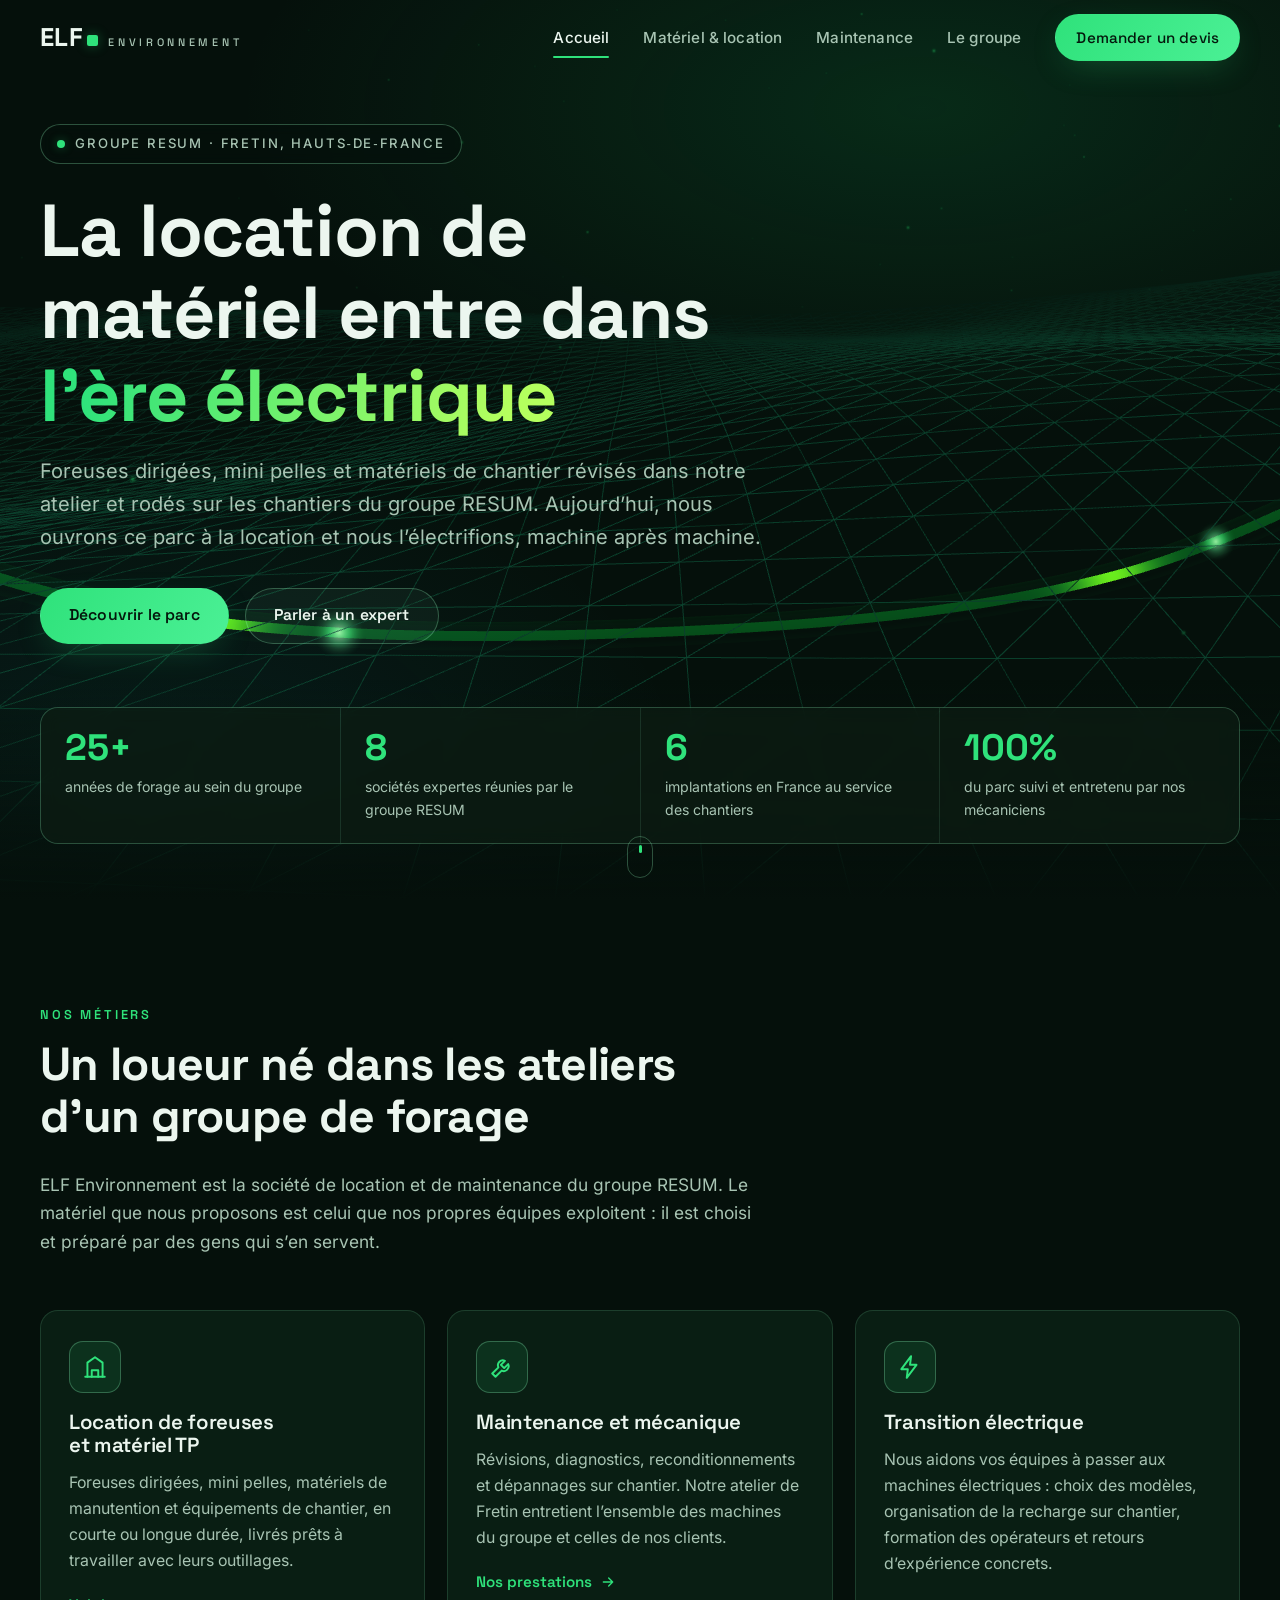
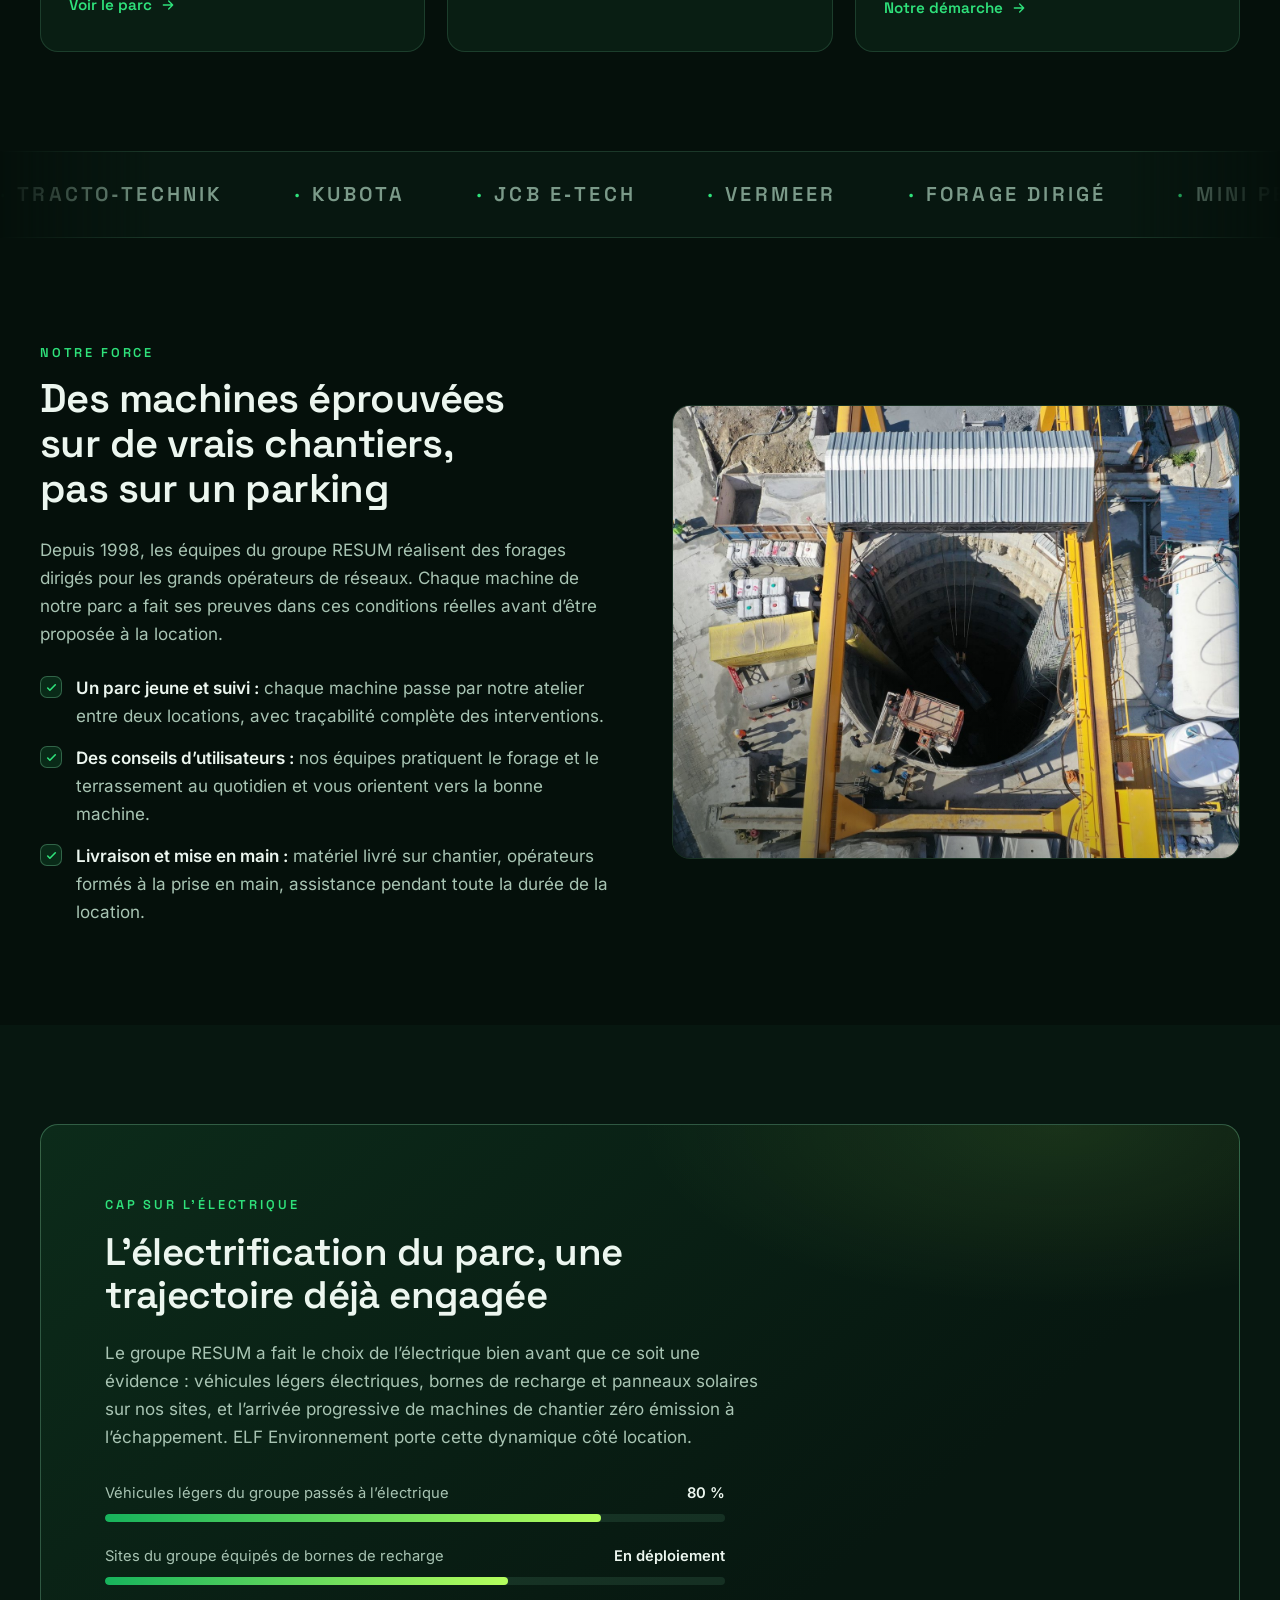
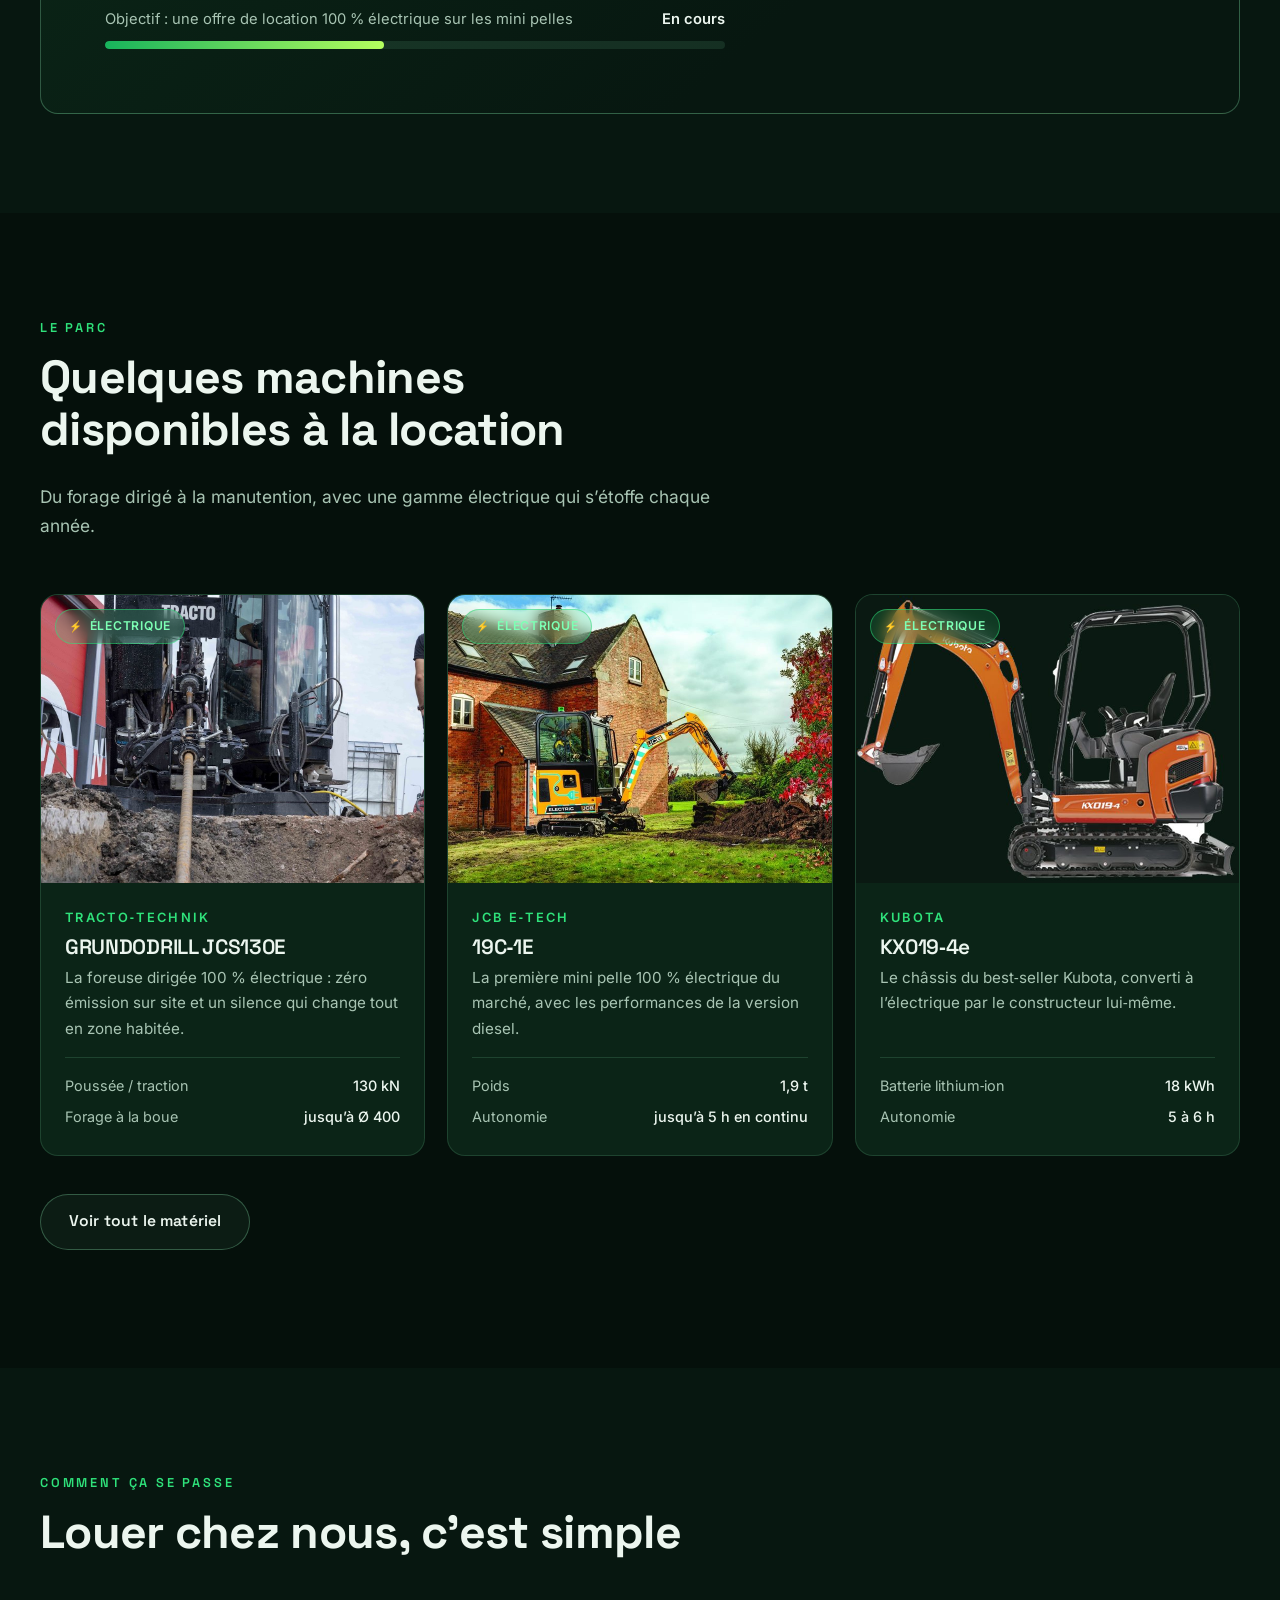
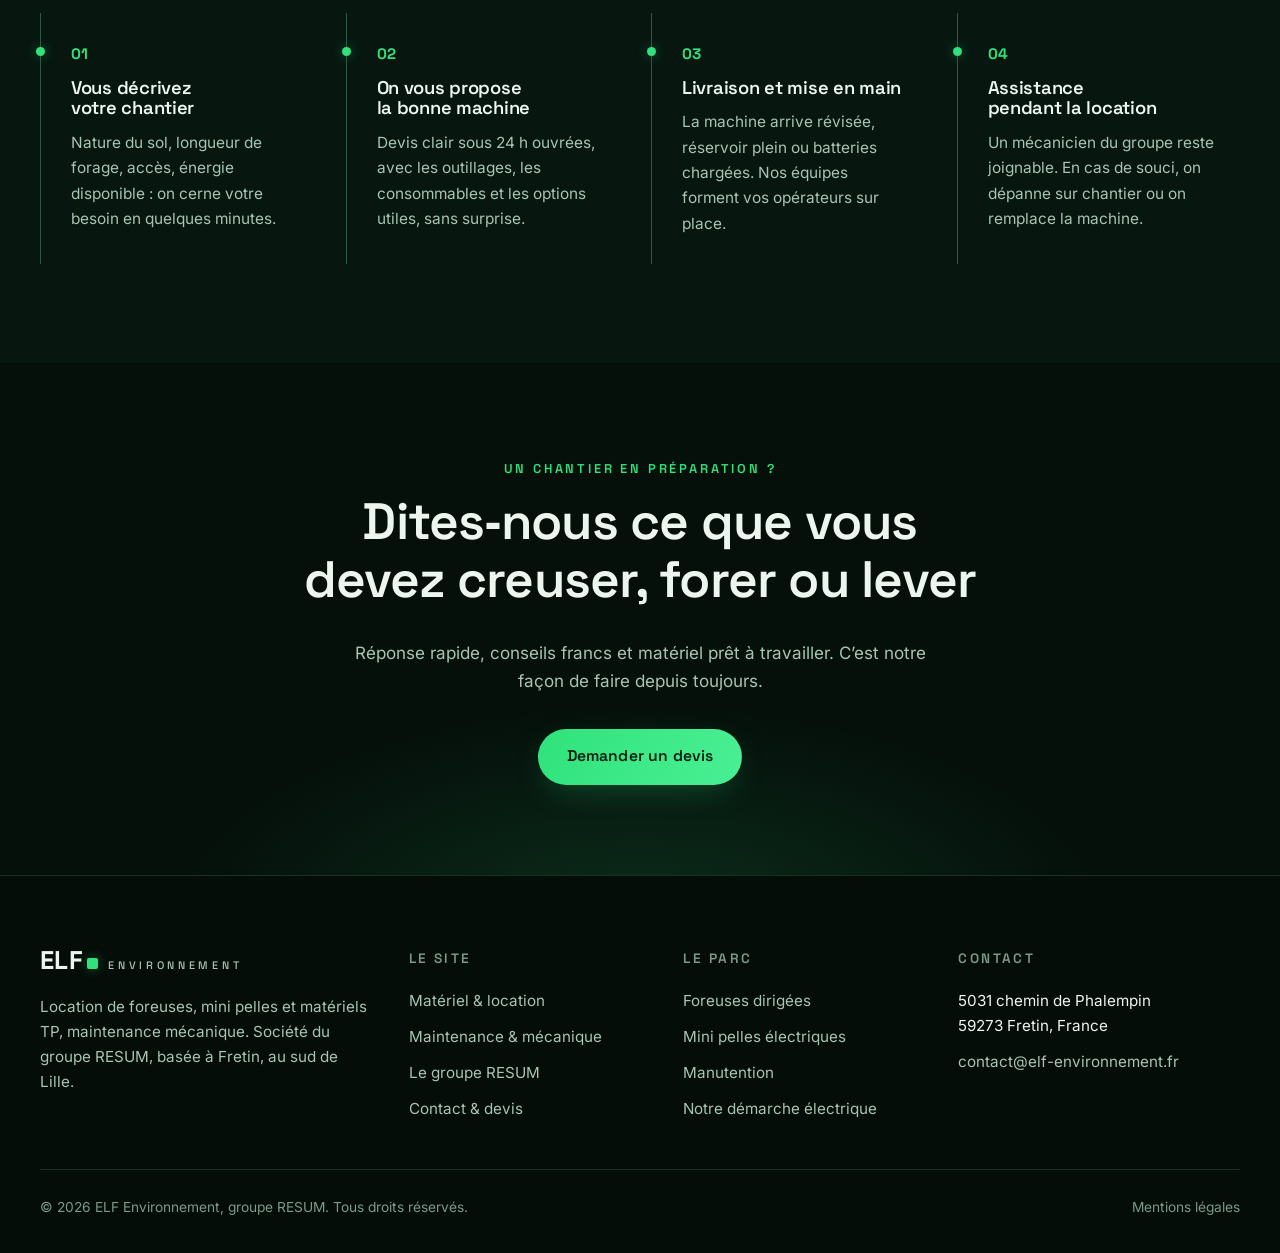
==== index.html @ 47926f54 "Correctifs de revue : français, SEO, accessibilité et images Application des constats de la revue mu" ====
<!DOCTYPE html>
<html lang="fr">
<head>
  <meta charset="utf-8">
  <meta name="viewport" content="width=device-width, initial-scale=1">
  <title>ELF Environnement : location de foreuses et matériel TP</title>
  <meta name="description" content="Location de foreuses dirigées, mini pelles électriques et matériels TP révisés dans notre atelier de Fretin. ELF Environnement, société du groupe RESUM.">
  <link rel="canonical" href="https://www.elf-environnement.fr/">
  <meta name="robots" content="index, follow">

  <meta property="og:type" content="website">
  <meta property="og:site_name" content="ELF Environnement">
  <meta property="og:title" content="ELF Environnement | Location de foreuses et matériel TP électrique">
  <meta property="og:description" content="Foreuses dirigées, mini pelles électriques et matériels TP éprouvés sur les chantiers du groupe RESUM, désormais disponibles à la location.">
  <meta property="og:url" content="https://www.elf-environnement.fr/">
  <meta property="og:image" content="https://www.elf-environnement.fr/assets/img/og-cover.jpg">
  <meta property="og:locale" content="fr_FR">
  <meta name="twitter:card" content="summary_large_image">

  <link rel="icon" type="image/png" sizes="32x32" href="/assets/img/favicon-32.png">
  <link rel="icon" type="image/png" sizes="192x192" href="/assets/img/favicon-192.png">
  <link rel="apple-touch-icon" href="/assets/img/favicon-180.png">

  <link rel="preload" href="/assets/fonts/spacegrotesk-500-600-700.woff2" as="font" type="font/woff2" crossorigin>
  <link rel="preload" href="/assets/fonts/inter-400-500-600.woff2" as="font" type="font/woff2" crossorigin>
  <link rel="stylesheet" href="/assets/css/style.css">

  <script type="application/ld+json">
  {
    "@context": "https://schema.org",
    "@type": "Organization",
    "name": "ELF Environnement",
    "url": "https://www.elf-environnement.fr/",
    "description": "Location de foreuses, mini pelles et matériels de travaux publics, maintenance mécanique. Société du groupe RESUM.",
    "address": {
      "@type": "PostalAddress",
      "streetAddress": "5031 chemin de Phalempin",
      "postalCode": "59273",
      "addressLocality": "Fretin",
      "addressRegion": "Hauts-de-France",
      "addressCountry": "FR"
    },
    "parentOrganization": {
      "@type": "Organization",
      "name": "Groupe RESUM"
    },
    "areaServed": "France",
    "email": "contact@elf-environnement.fr",
    "logo": "https://www.elf-environnement.fr/assets/img/favicon-192.png",
    "knowsAbout": ["Location de foreuses", "Forage dirigé", "Mini pelles électriques", "Maintenance d'engins de travaux publics"]
  }
  </script>
</head>
<body>
  <a class="skip-link" href="#contenu">Aller au contenu</a>

  <header class="site-header">
    <div class="wrap header-inner">
      <a class="brand" href="/" aria-label="ELF Environnement, accueil">
        <span class="brand-main">ELF</span>
        <span class="brand-sub">Environnement</span>
      </a>
      <button class="nav-toggle" aria-label="Menu principal" aria-expanded="false" aria-controls="menu">
        <span></span><span></span><span></span>
      </button>
      <nav class="site-nav" id="menu" aria-label="Navigation principale">
        <a href="/" aria-current="page">Accueil</a>
        <a href="/materiel.html">Matériel &amp; location</a>
        <a href="/services.html">Maintenance</a>
        <a href="/groupe.html">Le groupe</a>
        <a class="btn btn-primary btn-sm" href="/contact.html">Demander un devis</a>
      </nav>
    </div>
  </header>

  <main id="contenu">

    <!-- ================= HERO ================= -->
    <section class="hero">
      <div id="hero-3d" aria-hidden="true"></div>
      <div class="wrap">
        <span class="hero-kicker">Groupe RESUM · Fretin, Hauts&#8209;de&#8209;France</span>
        <h1>La location de matériel entre dans <span class="accent">l&rsquo;ère électrique</span></h1>
        <p class="hero-lede">Foreuses dirigées, mini pelles et matériels de chantier révisés dans notre atelier et rodés sur les chantiers du groupe RESUM. Aujourd&rsquo;hui, nous ouvrons ce parc à la location et nous l&rsquo;électrifions, machine après machine.</p>
        <div class="hero-ctas">
          <a class="btn btn-primary" href="/materiel.html">Découvrir le parc</a>
          <a class="btn btn-ghost" href="/contact.html">Parler à un expert</a>
        </div>
        <div class="hero-stats">
          <div>
            <div class="stat-num"><span data-count="25" data-suffix="+">0</span></div>
            <div class="stat-label">années de forage au sein du groupe</div>
          </div>
          <div>
            <div class="stat-num"><span data-count="8">0</span></div>
            <div class="stat-label">sociétés expertes réunies par le groupe RESUM</div>
          </div>
          <div>
            <div class="stat-num"><span data-count="6">0</span></div>
            <div class="stat-label">implantations en France au service des chantiers</div>
          </div>
          <div>
            <div class="stat-num"><span data-count="100" data-suffix="%">0</span></div>
            <div class="stat-label">du parc suivi et entretenu par nos mécaniciens</div>
          </div>
        </div>
      </div>
      <div class="scroll-cue" aria-hidden="true"></div>
    </section>

    <!-- ================= METIERS ================= -->
    <section class="section" id="metiers">
      <div class="wrap">
        <div class="section-head reveal">
          <span class="kicker">Nos métiers</span>
          <h2>Un loueur né dans les ateliers d&rsquo;un groupe de forage</h2>
          <p class="lede">ELF Environnement est la société de location et de maintenance du groupe RESUM. Le matériel que nous proposons est celui que nos propres équipes exploitent&nbsp;: il est choisi et préparé par des gens qui s&rsquo;en servent.</p>
        </div>
        <div class="grid grid-3">
          <article class="card reveal">
            <span class="card-icon" aria-hidden="true">
              <svg viewBox="0 0 24 24" fill="none" stroke="currentColor" stroke-width="1.8" stroke-linecap="round" stroke-linejoin="round"><path d="M3 21h18"/><path d="M5 21V8l7-5 7 5v13"/><path d="M9 21v-6h6v6"/></svg>
            </span>
            <h3>Location de foreuses et matériel TP</h3>
            <p>Foreuses dirigées, mini pelles, matériels de manutention et équipements de chantier, en courte ou longue durée, livrés prêts à travailler avec leurs outillages.</p>
            <a class="card-link" href="/materiel.html">Voir le parc
              <svg viewBox="0 0 24 24" fill="none" stroke="currentColor" stroke-width="2" stroke-linecap="round" stroke-linejoin="round" aria-hidden="true"><path d="M5 12h14M13 6l6 6-6 6"/></svg>
            </a>
          </article>
          <article class="card reveal" style="--d:.1s">
            <span class="card-icon" aria-hidden="true">
              <svg viewBox="0 0 24 24" fill="none" stroke="currentColor" stroke-width="1.8" stroke-linecap="round" stroke-linejoin="round"><path d="M14.7 6.3a4.5 4.5 0 0 0-6 6L3 18l3 3 5.7-5.7a4.5 4.5 0 0 0 6-6L14 13l-3-3z"/></svg>
            </span>
            <h3>Maintenance et mécanique</h3>
            <p>Révisions, diagnostics, reconditionnements et dépannages sur chantier. Notre atelier de Fretin entretient l&rsquo;ensemble des machines du groupe et celles de nos clients.</p>
            <a class="card-link" href="/services.html">Nos prestations
              <svg viewBox="0 0 24 24" fill="none" stroke="currentColor" stroke-width="2" stroke-linecap="round" stroke-linejoin="round" aria-hidden="true"><path d="M5 12h14M13 6l6 6-6 6"/></svg>
            </a>
          </article>
          <article class="card reveal" style="--d:.2s">
            <span class="card-icon" aria-hidden="true">
              <svg viewBox="0 0 24 24" fill="none" stroke="currentColor" stroke-width="1.8" stroke-linecap="round" stroke-linejoin="round"><path d="M13 2 4 14h6l-1 8 9-12h-6l1-8z"/></svg>
            </span>
            <h3>Transition électrique</h3>
            <p>Nous aidons vos équipes à passer aux machines électriques&nbsp;: choix des modèles, organisation de la recharge sur chantier, formation des opérateurs et retours d&rsquo;expérience concrets.</p>
            <a class="card-link" href="/groupe.html#engagements">Notre démarche
              <svg viewBox="0 0 24 24" fill="none" stroke="currentColor" stroke-width="2" stroke-linecap="round" stroke-linejoin="round" aria-hidden="true"><path d="M5 12h14M13 6l6 6-6 6"/></svg>
            </a>
          </article>
        </div>
      </div>
    </section>

    <!-- ================= MARQUES ================= -->
    <div class="marquee" role="group" aria-label="Marques du parc matériel">
      <div class="marquee-track">
        <span><i>·</i>Tracto&#8209;Technik</span>
        <span><i>·</i>Kubota</span>
        <span><i>·</i>JCB E&#8209;Tech</span>
        <span><i>·</i>Vermeer</span>
        <span><i>·</i>Forage dirigé</span>
        <span><i>·</i>Mini pelles électriques</span>
        <span aria-hidden="true"><i>·</i>Tracto&#8209;Technik</span>
        <span aria-hidden="true"><i>·</i>Kubota</span>
        <span aria-hidden="true"><i>·</i>JCB E&#8209;Tech</span>
        <span aria-hidden="true"><i>·</i>Vermeer</span>
        <span aria-hidden="true"><i>·</i>Forage dirigé</span>
        <span aria-hidden="true"><i>·</i>Mini pelles électriques</span>
      </div>
    </div>

    <!-- ================= HISTOIRE / PREUVE ================= -->
    <section class="section" id="histoire">
      <div class="wrap split">
        <div class="reveal">
          <span class="kicker">Notre force</span>
          <h2>Des machines éprouvées sur de vrais chantiers, pas sur un parking</h2>
          <p class="lede">Depuis 1998, les équipes du groupe RESUM réalisent des forages dirigés pour les grands opérateurs de réseaux. Chaque machine de notre parc a fait ses preuves dans ces conditions réelles avant d&rsquo;être proposée à la location.</p>
          <ul class="checklist">
            <li><span><strong>Un parc jeune et suivi&nbsp;:</strong> chaque machine passe par notre atelier entre deux locations, avec traçabilité complète des interventions.</span></li>
            <li><span><strong>Des conseils d&rsquo;utilisateurs&nbsp;:</strong> nos équipes pratiquent le forage et le terrassement au quotidien et vous orientent vers la bonne machine.</span></li>
            <li><span><strong>Livraison et mise en main&nbsp;:</strong> matériel livré sur chantier, opérateurs formés à la prise en main, assistance pendant toute la durée de la location.</span></li>
          </ul>
        </div>
        <div class="split-visual reveal" style="--d:.15s">
          <img src="/assets/img/chantier-forage.jpg" alt="Fouille de départ d'un chantier de pose de réseaux sans tranchée, vue de dessus" width="1200" height="960" loading="lazy">
        </div>
      </div>
    </section>

    <!-- ================= ELECTRIFICATION ================= -->
    <section class="section section-alt" id="electrique">
      <div class="wrap">
        <div class="energy-band reveal">
          <span class="kicker">Cap sur l&rsquo;électrique</span>
          <h2>L&rsquo;électrification du parc, une trajectoire déjà engagée</h2>
          <p class="lede">Le groupe RESUM a fait le choix de l&rsquo;électrique bien avant que ce soit une évidence&nbsp;: véhicules légers électriques, bornes de recharge et panneaux solaires sur nos sites, et l&rsquo;arrivée progressive de machines de chantier zéro émission à l&rsquo;échappement. ELF Environnement porte cette dynamique côté location.</p>
          <div class="progress-row">
            <div class="progress-item">
              <div class="progress-top"><span>Véhicules légers du groupe passés à l&rsquo;électrique</span><strong>80&nbsp;%</strong></div>
              <div class="progress-bar"><i style="--w:80%"></i></div>
            </div>
            <div class="progress-item">
              <div class="progress-top"><span>Sites du groupe équipés de bornes de recharge</span><strong>En déploiement</strong></div>
              <div class="progress-bar"><i style="--w:65%"></i></div>
            </div>
            <div class="progress-item">
              <div class="progress-top"><span>Objectif&nbsp;: une offre de location 100&nbsp;% électrique sur les mini pelles</span><strong>En cours</strong></div>
              <div class="progress-bar"><i style="--w:45%"></i></div>
            </div>
          </div>
        </div>
      </div>
    </section>

    <!-- ================= MACHINES PHARES ================= -->
    <section class="section" id="machines">
      <div class="wrap">
        <div class="section-head reveal">
          <span class="kicker">Le parc</span>
          <h2>Quelques machines disponibles à la location</h2>
          <p class="lede">Du forage dirigé à la manutention, avec une gamme électrique qui s&rsquo;étoffe chaque année.</p>
        </div>
        <div class="grid grid-3">
          <article class="machine-card reveal">
            <div class="machine-visual">
              <span class="badge badge-elec">Électrique</span>
              <img src="/assets/img/machines/tracto-jcs130e.jpg" alt="Foreuse de forage dirigé électrique Tracto GRUNDODRILL JCS130E" loading="lazy" width="800" height="600">
            </div>
            <div class="machine-body">
              <span class="machine-marque">Tracto&#8209;Technik</span>
              <h3>GRUNDODRILL JCS130E</h3>
              <p class="machine-desc">La foreuse dirigée 100&nbsp;% électrique&nbsp;: zéro émission sur site et un silence qui change tout en zone habitée.</p>
              <ul class="specs">
                <li>Poussée / traction <strong>130&nbsp;kN</strong></li>
                <li>Forage à la boue <strong>jusqu&rsquo;à Ø&nbsp;400</strong></li>
              </ul>
            </div>
          </article>
          <article class="machine-card reveal" style="--d:.1s">
            <div class="machine-visual">
              <span class="badge badge-elec">Électrique</span>
              <img src="/assets/img/machines/jcb-19c1e.jpg" alt="Mini pelle électrique JCB 19C-1E" loading="lazy" width="800" height="600">
            </div>
            <div class="machine-body">
              <span class="machine-marque">JCB E&#8209;Tech</span>
              <h3>19C&#8209;1E</h3>
              <p class="machine-desc">La première mini pelle 100&nbsp;% électrique du marché, avec les performances de la version diesel.</p>
              <ul class="specs">
                <li>Poids <strong>1,9&nbsp;t</strong></li>
                <li>Autonomie <strong>jusqu&rsquo;à 5&nbsp;h en continu</strong></li>
              </ul>
            </div>
          </article>
          <article class="machine-card reveal" style="--d:.2s">
            <div class="machine-visual">
              <span class="badge badge-elec">Électrique</span>
              <img src="/assets/img/machines/kubota-kx019-4e.jpg" alt="Mini pelle électrique Kubota KX019-4e" loading="lazy" width="800" height="600">
            </div>
            <div class="machine-body">
              <span class="machine-marque">Kubota</span>
              <h3>KX019&#8209;4e</h3>
              <p class="machine-desc">Le châssis du best&#8209;seller Kubota, converti à l&rsquo;électrique par le constructeur lui&#8209;même.</p>
              <ul class="specs">
                <li>Batterie lithium&#8209;ion <strong>18&nbsp;kWh</strong></li>
                <li>Autonomie <strong>5 à 6&nbsp;h</strong></li>
              </ul>
            </div>
          </article>
        </div>
        <p class="reveal" style="margin-top:38px">
          <a class="btn btn-ghost" href="/materiel.html">Voir tout le matériel</a>
        </p>
      </div>
    </section>

    <!-- ================= PROCESS ================= -->
    <section class="section section-alt" id="process">
      <div class="wrap">
        <div class="section-head reveal">
          <span class="kicker">Comment ça se passe</span>
          <h2>Louer chez nous, c&rsquo;est simple</h2>
        </div>
        <div class="grid grid-4 steps">
          <div class="step reveal">
            <h3>Vous décrivez votre chantier</h3>
            <p>Nature du sol, longueur de forage, accès, énergie disponible&nbsp;: on cerne votre besoin en quelques minutes.</p>
          </div>
          <div class="step reveal" style="--d:.08s">
            <h3>On vous propose la bonne machine</h3>
            <p>Devis clair sous 24&nbsp;h ouvrées, avec les outillages, les consommables et les options utiles, sans surprise.</p>
          </div>
          <div class="step reveal" style="--d:.16s">
            <h3>Livraison et mise en main</h3>
            <p>La machine arrive révisée, réservoir plein ou batteries chargées. Nos équipes forment vos opérateurs sur place.</p>
          </div>
          <div class="step reveal" style="--d:.24s">
            <h3>Assistance pendant la location</h3>
            <p>Un mécanicien du groupe reste joignable. En cas de souci, on dépanne sur chantier ou on remplace la machine.</p>
          </div>
        </div>
      </div>
    </section>

    <!-- ================= CTA ================= -->
    <section class="cta-band">
      <div class="wrap reveal">
        <span class="kicker">Un chantier en préparation&nbsp;?</span>
        <h2>Dites&#8209;nous ce que vous devez creuser, forer ou lever</h2>
        <p class="lede">Réponse rapide, conseils francs et matériel prêt à travailler. C&rsquo;est notre façon de faire depuis toujours.</p>
        <a class="btn btn-primary" href="/contact.html">Demander un devis</a>
      </div>
    </section>
  </main>

  <!-- ================= FOOTER ================= -->
  <footer class="site-footer">
    <div class="wrap">
      <div class="footer-grid">
        <div class="footer-about">
          <a class="brand" href="/" aria-label="ELF Environnement, accueil">
            <span class="brand-main">ELF</span>
            <span class="brand-sub">Environnement</span>
          </a>
          <p style="margin-top:18px">Location de foreuses, mini pelles et matériels TP, maintenance mécanique. Société du groupe RESUM, basée à Fretin, au sud de Lille.</p>
        </div>
        <div>
          <p class="footer-h">Le site</p>
          <ul>
            <li><a href="/materiel.html">Matériel &amp; location</a></li>
            <li><a href="/services.html">Maintenance &amp; mécanique</a></li>
            <li><a href="/groupe.html">Le groupe RESUM</a></li>
            <li><a href="/contact.html">Contact &amp; devis</a></li>
          </ul>
        </div>
        <div>
          <p class="footer-h">Le parc</p>
          <ul>
            <li><a href="/materiel.html#foreuses">Foreuses dirigées</a></li>
            <li><a href="/materiel.html#minipelles">Mini pelles électriques</a></li>
            <li><a href="/materiel.html#manutention">Manutention</a></li>
            <li><a href="/groupe.html#engagements">Notre démarche électrique</a></li>
          </ul>
        </div>
        <div>
          <p class="footer-h">Contact</p>
          <ul>
            <li>5031 chemin de Phalempin<br>59273 Fretin, France</li>
            <li><a href="mailto:contact@elf-environnement.fr">contact@elf-environnement.fr</a></li>
          </ul>
        </div>
      </div>
      <div class="footer-bottom">
        <span>© <span data-year>2026</span> ELF Environnement, groupe RESUM. Tous droits réservés.</span>
        <span><a href="/mentions-legales.html">Mentions légales</a></span>
      </div>
    </div>
  </footer>

  <script src="/assets/js/main.js" defer></script>
  <script src="/assets/js/hero3d.min.js" defer></script>
</body>
</html>
---- assets/css/style.css ----
/* =====================================================
   ELF Environnement : design system
   Location et maintenance de materiel de forage et TP
   ===================================================== */

/* ---------- polices auto hebergees ---------- */
@font-face {
  font-family: 'Space Grotesk';
  font-style: normal;
  font-weight: 500 700;
  font-display: swap;
  src: url('../fonts/spacegrotesk-500-600-700.woff2') format('woff2');
}
@font-face {
  font-family: 'Inter';
  font-style: normal;
  font-weight: 400 600;
  font-display: swap;
  src: url('../fonts/inter-400-500-600.woff2') format('woff2');
}

/* ---------- variables ---------- */
:root {
  --bg: #05100b;
  --bg-2: #071710;
  --bg-3: #0a2015;
  --panel: rgba(13, 42, 28, 0.55);
  --panel-solid: #0b2417;
  --ink: #ecf6ef;
  --ink-2: #a8c4b3;
  --ink-3: #7b9a89;
  --brand: #2fe27b;
  --brand-deep: #17b35c;
  --volt: #b4ff5e;
  --line: rgba(151, 255, 193, 0.14);
  --line-strong: rgba(151, 255, 193, 0.28);
  --glow: rgba(47, 226, 123, 0.35);
  --radius: 18px;
  --radius-sm: 12px;
  --font-display: 'Space Grotesk', 'Segoe UI', sans-serif;
  --font-body: 'Inter', 'Segoe UI', sans-serif;
  --wrap: 1200px;
  --header-h: 76px;
  --ease-out: cubic-bezier(0.16, 1, 0.3, 1);
}

/* ---------- base ---------- */
*, *::before, *::after { box-sizing: border-box; }

html {
  scroll-behavior: smooth;
  -webkit-text-size-adjust: 100%;
}
@media (prefers-reduced-motion: reduce) {
  html { scroll-behavior: auto; }
}

body {
  margin: 0;
  background: var(--bg);
  color: var(--ink);
  font-family: var(--font-body);
  font-size: 1.0625rem;
  line-height: 1.65;
  -webkit-font-smoothing: antialiased;
  overflow-x: hidden;
}

img { max-width: 100%; height: auto; display: block; }

a { color: var(--brand); text-decoration: none; }
a:hover { color: var(--volt); }

h1, h2, h3, h4 {
  font-family: var(--font-display);
  font-weight: 600;
  line-height: 1.12;
  margin: 0 0 0.6em;
  letter-spacing: -0.015em;
  text-wrap: balance;
}

p { margin: 0 0 1.1em; }

::selection { background: var(--brand); color: #04170c; }

:focus-visible {
  outline: 2px solid var(--volt);
  outline-offset: 3px;
  border-radius: 4px;
}

.skip-link {
  position: absolute;
  left: -999px;
  top: 8px;
  z-index: 200;
  background: var(--brand);
  color: #04170c;
  padding: 10px 18px;
  border-radius: 8px;
  font-weight: 600;
}
.skip-link:focus { left: 8px; }

.wrap {
  width: min(var(--wrap), calc(100% - 48px));
  margin-inline: auto;
}

/* ---------- header ---------- */
.site-header {
  position: fixed;
  inset: 0 0 auto;
  z-index: 100;
  height: var(--header-h);
  display: flex;
  align-items: center;
  transition: transform 0.4s var(--ease-out), background 0.3s, border-color 0.3s;
  border-bottom: 1px solid transparent;
}
.site-header.is-scrolled {
  background: rgba(5, 16, 11, 0.82);
  backdrop-filter: blur(14px);
  -webkit-backdrop-filter: blur(14px);
  border-bottom-color: var(--line);
}
.site-header.is-hidden { transform: translateY(-100%); }
.site-header.is-hidden:focus-within { transform: none; }

.header-inner {
  display: flex;
  align-items: center;
  justify-content: space-between;
  gap: 24px;
}

/* marque typographique */
.brand {
  display: inline-flex;
  align-items: baseline;
  gap: 10px;
  color: var(--ink);
  font-family: var(--font-display);
  line-height: 1;
}
.brand:hover { color: var(--ink); }
.brand .brand-main {
  font-size: 1.6rem;
  font-weight: 700;
  letter-spacing: 0.01em;
}
.brand .brand-main::after {
  content: '';
  display: inline-block;
  width: 0.42em;
  height: 0.42em;
  margin-left: 0.18em;
  border-radius: 2px;
  background: var(--brand);
  box-shadow: 0 0 12px var(--glow);
}
.brand .brand-sub {
  font-size: 0.68rem;
  font-weight: 500;
  letter-spacing: 0.34em;
  text-transform: uppercase;
  color: var(--ink-2);
}

.site-nav { display: flex; align-items: center; gap: 34px; }
.site-nav a {
  color: var(--ink-2);
  font-size: 0.95rem;
  font-weight: 500;
  letter-spacing: 0.01em;
  transition: color 0.2s;
}
.site-nav a:hover, .site-nav a[aria-current='page'] { color: var(--ink); }
.site-nav a.btn-primary, .site-nav a.btn-primary:hover { color: #04170c; }
.site-nav a.btn::after { display: none; }
.site-nav a[aria-current='page'] { position: relative; }
.site-nav a[aria-current='page']::after {
  content: '';
  position: absolute;
  left: 0; right: 0; bottom: -8px;
  height: 2px;
  border-radius: 2px;
  background: var(--brand);
}

.nav-toggle {
  display: none;
  background: none;
  border: 0;
  padding: 10px;
  cursor: pointer;
}
.nav-toggle span {
  display: block;
  width: 24px;
  height: 2px;
  background: var(--ink);
  margin: 5px 0;
  border-radius: 2px;
  transition: transform 0.3s var(--ease-out), opacity 0.2s;
}

/* ---------- boutons ---------- */
.btn {
  display: inline-flex;
  align-items: center;
  justify-content: center;
  gap: 10px;
  padding: 14px 28px;
  border-radius: 999px;
  font-family: var(--font-display);
  font-size: 0.98rem;
  font-weight: 600;
  letter-spacing: 0.01em;
  border: 1px solid transparent;
  cursor: pointer;
  transition: transform 0.25s var(--ease-out), box-shadow 0.25s, background 0.25s, color 0.25s, border-color 0.25s;
  white-space: nowrap;
}
.btn-primary {
  background: linear-gradient(120deg, var(--brand) 0%, #4bf095 100%);
  color: #04170c;
  box-shadow: 0 10px 34px -12px var(--glow);
}
.btn-primary:hover {
  color: #04170c;
  transform: translateY(-2px);
  box-shadow: 0 16px 44px -12px var(--glow);
}
.btn-ghost {
  background: rgba(151, 255, 193, 0.05);
  border-color: var(--line-strong);
  color: var(--ink);
}
.btn-ghost:hover {
  color: var(--ink);
  border-color: var(--brand);
  background: rgba(47, 226, 123, 0.1);
  transform: translateY(-2px);
}
.btn-sm { padding: 10px 20px; font-size: 0.9rem; }

/* ---------- hero accueil ---------- */
.hero {
  position: relative;
  min-height: 100svh;
  display: flex;
  flex-direction: column;
  justify-content: center;
  padding: calc(var(--header-h) + 48px) 0 56px;
  overflow: hidden;
  isolation: isolate;
}
#hero-3d {
  position: absolute;
  inset: 0;
  z-index: -2;
}
#hero-3d canvas {
  width: 100% !important;
  height: 100% !important;
  display: block;
}
.hero::before {
  content: '';
  position: absolute;
  inset: 0;
  z-index: -3;
  background:
    radial-gradient(1100px 520px at 72% 12%, rgba(23, 179, 92, 0.16), transparent 62%),
    radial-gradient(900px 600px at 12% 88%, rgba(34, 211, 238, 0.07), transparent 60%),
    var(--bg);
}
.hero::after {
  content: '';
  position: absolute;
  inset: auto 0 0;
  height: 220px;
  z-index: -1;
  background: linear-gradient(180deg, transparent, var(--bg));
  pointer-events: none;
}

.hero-kicker {
  display: inline-flex;
  align-items: center;
  gap: 10px;
  padding: 8px 16px;
  border: 1px solid var(--line-strong);
  border-radius: 999px;
  background: rgba(5, 16, 11, 0.55);
  backdrop-filter: blur(6px);
  color: var(--ink-2);
  font-size: 0.82rem;
  font-weight: 500;
  letter-spacing: 0.14em;
  text-transform: uppercase;
}
.hero-kicker::before {
  content: '';
  width: 8px; height: 8px;
  border-radius: 50%;
  background: var(--brand);
  box-shadow: 0 0 10px var(--glow);
  animation: blink 2.6s ease-in-out infinite;
}
@keyframes blink { 50% { opacity: 0.35; } }

.hero h1 {
  margin: 26px 0 18px;
  font-size: clamp(2.5rem, 6.2vw, 4.6rem);
  font-weight: 700;
  max-width: 15ch;
}
.hero h1 .accent {
  color: transparent;
  background: linear-gradient(100deg, var(--brand) 10%, var(--volt) 90%);
  -webkit-background-clip: text;
  background-clip: text;
}
.hero-lede {
  max-width: 56ch;
  font-size: clamp(1.05rem, 1.6vw, 1.25rem);
  color: var(--ink-2);
}
.hero-ctas {
  display: flex;
  flex-wrap: wrap;
  gap: 16px;
  margin-top: 34px;
}

.hero-stats {
  display: grid;
  grid-template-columns: repeat(auto-fit, minmax(160px, 1fr));
  gap: 1px;
  background: var(--line);
  border: 1px solid var(--line);
  border-radius: var(--radius);
  overflow: hidden;
  margin-top: clamp(40px, 7vh, 80px);
  backdrop-filter: blur(8px);
  -webkit-backdrop-filter: blur(8px);
}
.hero-stats > div {
  background: rgba(5, 16, 11, 0.72);
  padding: 22px 24px;
}
.stat-num {
  font-family: var(--font-display);
  font-size: clamp(1.7rem, 3vw, 2.3rem);
  font-weight: 700;
  color: var(--brand);
  line-height: 1;
}
.stat-label {
  margin-top: 8px;
  font-size: 0.88rem;
  color: var(--ink-2);
}

.scroll-cue {
  position: absolute;
  left: 50%;
  bottom: 22px;
  transform: translateX(-50%);
  width: 26px; height: 42px;
  border: 1.5px solid var(--line-strong);
  border-radius: 14px;
}
.scroll-cue::before {
  content: '';
  position: absolute;
  left: 50%; top: 8px;
  width: 3px; height: 8px;
  margin-left: -1.5px;
  border-radius: 3px;
  background: var(--brand);
  animation: cue 2s var(--ease-out) infinite;
}
@keyframes cue {
  0% { transform: translateY(0); opacity: 1; }
  70% { transform: translateY(14px); opacity: 0; }
  100% { transform: translateY(0); opacity: 0; }
}

/* ---------- sections ---------- */
.section { padding: clamp(72px, 11vh, 130px) 0; position: relative; }
.section-alt { background: var(--bg-2); }
.section-head { max-width: 720px; margin-bottom: clamp(36px, 6vh, 64px); }
.section-head.center { margin-inline: auto; text-align: center; }

.kicker {
  display: inline-block;
  font-family: var(--font-display);
  font-size: 0.8rem;
  font-weight: 600;
  letter-spacing: 0.22em;
  text-transform: uppercase;
  color: var(--brand);
  margin-bottom: 14px;
}
.section-head h2 {
  font-size: clamp(1.9rem, 3.8vw, 2.9rem);
  font-weight: 700;
}
.section-head .lede {
  color: var(--ink-2);
  font-size: 1.08rem;
  margin: 0;
}

/* ---------- cartes ---------- */
.grid { display: grid; gap: 22px; }
.grid-2 { grid-template-columns: repeat(auto-fit, minmax(min(340px, 100%), 1fr)); }
.grid-3 { grid-template-columns: repeat(auto-fit, minmax(min(300px, 100%), 1fr)); }
.grid-4 { grid-template-columns: repeat(auto-fit, minmax(min(240px, 100%), 1fr)); }

.card {
  position: relative;
  background: var(--panel);
  border: 1px solid var(--line);
  border-radius: var(--radius);
  padding: 30px 28px;
  overflow: hidden;
  transition: transform 0.35s var(--ease-out), border-color 0.3s, box-shadow 0.35s;
}
.card::before {
  content: '';
  position: absolute;
  inset: 0;
  opacity: 0;
  transition: opacity 0.35s;
  background: radial-gradient(420px circle at var(--mx, 50%) var(--my, 50%), rgba(47, 226, 123, 0.1), transparent 65%);
  pointer-events: none;
}
.card:hover {
  transform: translateY(-5px);
  border-color: var(--line-strong);
  box-shadow: 0 24px 50px -28px rgba(0, 0, 0, 0.85);
}
.card:hover::before { opacity: 1; }

.card h3 { font-size: 1.28rem; margin-top: 18px; }
.card p { color: var(--ink-2); font-size: 0.99rem; margin-bottom: 0; }

.card-icon {
  display: inline-flex;
  align-items: center;
  justify-content: center;
  width: 52px; height: 52px;
  border-radius: 14px;
  background: rgba(47, 226, 123, 0.1);
  border: 1px solid var(--line-strong);
  color: var(--brand);
}
.card-icon svg { width: 26px; height: 26px; }

.card-link {
  display: inline-flex;
  align-items: center;
  gap: 8px;
  margin-top: 18px;
  font-family: var(--font-display);
  font-weight: 600;
  font-size: 0.95rem;
}
.card-link svg { width: 16px; height: 16px; transition: transform 0.25s var(--ease-out); }
.card-link:hover svg { transform: translateX(4px); }

/* ---------- fiches machines ---------- */
.filters {
  display: flex;
  flex-wrap: wrap;
  gap: 10px;
  margin-bottom: 38px;
}
.filter-btn {
  padding: 10px 20px;
  border-radius: 999px;
  border: 1px solid var(--line-strong);
  background: transparent;
  color: var(--ink-2);
  font-family: var(--font-display);
  font-size: 0.92rem;
  font-weight: 500;
  cursor: pointer;
  transition: all 0.25s;
}
.filter-btn:hover { color: var(--ink); border-color: var(--brand); }
.filter-btn.is-active {
  background: var(--brand);
  border-color: var(--brand);
  color: #04170c;
  font-weight: 600;
}

.machine-card {
  position: relative;
  display: flex;
  flex-direction: column;
  background: var(--panel-solid);
  border: 1px solid var(--line);
  border-radius: var(--radius);
  overflow: hidden;
  transition: transform 0.35s var(--ease-out), border-color 0.3s, box-shadow 0.35s, opacity 0.3s;
}
.machine-card:hover {
  transform: translateY(-6px);
  border-color: var(--line-strong);
  box-shadow: 0 30px 60px -30px rgba(0, 0, 0, 0.9);
}
.machine-card.is-filtered-out { display: none; }

.machine-visual {
  position: relative;
  aspect-ratio: 4 / 3;
  background: linear-gradient(160deg, #10291c, #071710);
  overflow: hidden;
}
.machine-visual img {
  width: 100%;
  height: 100%;
  object-fit: cover;
  transition: transform 0.6s var(--ease-out);
}
.machine-card:hover .machine-visual img { transform: scale(1.045); }

.badge {
  position: absolute;
  top: 14px;
  left: 14px;
  z-index: 2;
  display: inline-flex;
  align-items: center;
  gap: 7px;
  padding: 6px 13px;
  border-radius: 999px;
  font-size: 0.76rem;
  font-weight: 600;
  letter-spacing: 0.06em;
  text-transform: uppercase;
  backdrop-filter: blur(8px);
  -webkit-backdrop-filter: blur(8px);
}
.badge-elec {
  background: rgba(47, 226, 123, 0.16);
  border: 1px solid rgba(47, 226, 123, 0.5);
  color: #7dffb4;
}
.badge-elec::before { content: '⚡' / ''; font-size: 0.85em; }
.badge-thermique {
  background: rgba(255, 255, 255, 0.08);
  border: 1px solid rgba(255, 255, 255, 0.22);
  color: #d9e6dd;
}

.machine-body { padding: 24px 24px 26px; display: flex; flex-direction: column; flex: 1; }
.machine-marque {
  font-size: 0.8rem;
  font-weight: 600;
  letter-spacing: 0.18em;
  text-transform: uppercase;
  color: var(--brand);
}
.machine-body h3 { font-size: 1.3rem; margin: 8px 0 6px; }
.machine-body .machine-desc { color: var(--ink-2); font-size: 0.95rem; margin-bottom: 16px; }

.specs {
  list-style: none;
  margin: auto 0 0;
  padding: 16px 0 0;
  border-top: 1px solid var(--line);
  display: grid;
  gap: 8px;
  font-size: 0.9rem;
}
.specs li {
  display: flex;
  justify-content: space-between;
  gap: 14px;
  color: var(--ink-2);
}
.specs li strong { color: var(--ink); font-weight: 500; text-align: right; }

/* ---------- bandeau defilant partenaires ---------- */
.marquee {
  overflow: hidden;
  border-block: 1px solid var(--line);
  padding: 26px 0;
  background: var(--bg-2);
  -webkit-mask-image: linear-gradient(90deg, transparent, #000 12%, #000 88%, transparent);
  mask-image: linear-gradient(90deg, transparent, #000 12%, #000 88%, transparent);
}
.marquee-track {
  display: flex;
  gap: 72px;
  width: max-content;
  animation: marquee 34s linear infinite;
}
@keyframes marquee { to { transform: translateX(-50%); } }
.marquee:hover .marquee-track,
.marquee:focus-within .marquee-track { animation-play-state: paused; }
.marquee span {
  font-family: var(--font-display);
  font-size: 1.25rem;
  font-weight: 600;
  letter-spacing: 0.16em;
  text-transform: uppercase;
  color: var(--ink-3);
  white-space: nowrap;
}
.marquee span i {
  font-style: normal;
  color: var(--brand);
  margin-right: 10px;
}
@media (prefers-reduced-motion: reduce) {
  .marquee-track { animation: none; }
}

/* ---------- bloc double (texte + visuel) ---------- */
.split {
  display: grid;
  grid-template-columns: 1fr 1fr;
  gap: clamp(32px, 5vw, 72px);
  align-items: center;
}
.split-visual {
  position: relative;
  border-radius: var(--radius);
  overflow: hidden;
  border: 1px solid var(--line);
  aspect-ratio: 5 / 4;
}
.split-visual img { width: 100%; height: 100%; object-fit: cover; }
.split-visual::after {
  content: '';
  position: absolute;
  inset: 0;
  background: linear-gradient(200deg, transparent 55%, rgba(5, 16, 11, 0.55));
  pointer-events: none;
}
.split h2 { font-size: clamp(1.8rem, 3.2vw, 2.5rem); }
.split .lede { color: var(--ink-2); }

.checklist { list-style: none; margin: 26px 0 0; padding: 0; display: grid; gap: 14px; }
.checklist li {
  display: flex;
  gap: 14px;
  align-items: flex-start;
  color: var(--ink-2);
}
.checklist li::before {
  content: '';
  flex: 0 0 auto;
  width: 22px; height: 22px;
  margin-top: 2px;
  border-radius: 7px;
  background: rgba(47, 226, 123, 0.12) url("data:image/svg+xml,%3Csvg xmlns='http://www.w3.org/2000/svg' viewBox='0 0 24 24' fill='none' stroke='%232fe27b' stroke-width='3' stroke-linecap='round' stroke-linejoin='round'%3E%3Cpath d='M5 13l4 4L19 7'/%3E%3C/svg%3E") center / 13px no-repeat;
  border: 1px solid var(--line-strong);
}
.checklist li strong { color: var(--ink); font-weight: 600; }

/* ---------- etapes ---------- */
.steps { counter-reset: step; }
.step {
  position: relative;
  padding: 28px 26px 28px 30px;
  border-left: 1px solid var(--line-strong);
}
.step::before {
  counter-increment: step;
  content: '0' counter(step);
  font-family: var(--font-display);
  font-size: 0.95rem;
  font-weight: 700;
  color: var(--brand);
  display: block;
  margin-bottom: 12px;
}
.step::after {
  content: '';
  position: absolute;
  left: -5px; top: 34px;
  width: 9px; height: 9px;
  border-radius: 50%;
  background: var(--brand);
  box-shadow: 0 0 12px var(--glow);
}
.step h3 { font-size: 1.15rem; }
.step p { color: var(--ink-2); font-size: 0.96rem; margin: 0; }
.timeline .step::before { content: attr(data-annee); }

/* ---------- barre electrification ---------- */
.energy-band {
  position: relative;
  border-radius: var(--radius);
  border: 1px solid var(--line-strong);
  background:
    radial-gradient(700px 300px at 85% 0%, rgba(180, 255, 94, 0.1), transparent 60%),
    linear-gradient(140deg, #0c2b1a, #071710 70%);
  padding: clamp(36px, 6vw, 64px);
  overflow: hidden;
}
.energy-band h2 { font-size: clamp(1.7rem, 3vw, 2.4rem); max-width: 22ch; }
.energy-band .lede { color: var(--ink-2); max-width: 62ch; }
.progress-row { margin-top: 30px; display: grid; gap: 22px; max-width: 620px; }
.progress-item .progress-top {
  display: flex;
  justify-content: space-between;
  font-size: 0.92rem;
  color: var(--ink-2);
  margin-bottom: 9px;
}
.progress-item .progress-top strong { color: var(--ink); }
.progress-bar {
  height: 8px;
  border-radius: 6px;
  background: rgba(151, 255, 193, 0.1);
  overflow: hidden;
}
.progress-bar i {
  display: block;
  height: 100%;
  width: var(--w, 50%);
  border-radius: 6px;
  background: linear-gradient(90deg, var(--brand-deep), var(--volt));
  transform-origin: left;
  animation: grow 1.4s var(--ease-out) both;
}
@keyframes grow { from { transform: scaleX(0); } }

/* ---------- citation / bandeau CTA ---------- */
.cta-band {
  text-align: center;
  padding: clamp(70px, 10vh, 120px) 0;
  position: relative;
  overflow: hidden;
}
.cta-band::before {
  content: '';
  position: absolute;
  inset: 0;
  background: radial-gradient(720px 340px at 50% 110%, rgba(47, 226, 123, 0.14), transparent 65%);
  pointer-events: none;
}
.cta-band h2 { font-size: clamp(2rem, 4.4vw, 3.2rem); max-width: 24ch; margin-inline: auto; }
.cta-band .lede { color: var(--ink-2); max-width: 52ch; margin: 0 auto 34px; }

/* ---------- hero pages interieures ---------- */
.page-hero {
  position: relative;
  padding: calc(var(--header-h) + clamp(60px, 10vh, 110px)) 0 clamp(48px, 7vh, 84px);
  overflow: hidden;
}
.page-hero::before {
  content: '';
  position: absolute;
  inset: 0;
  background:
    linear-gradient(rgba(151, 255, 193, 0.05) 1px, transparent 1px),
    linear-gradient(90deg, rgba(151, 255, 193, 0.05) 1px, transparent 1px);
  background-size: 44px 44px;
  -webkit-mask-image: radial-gradient(720px 380px at 60% 0%, #000 30%, transparent 75%);
  mask-image: radial-gradient(720px 380px at 60% 0%, #000 30%, transparent 75%);
  pointer-events: none;
}
.page-hero::after {
  content: '';
  position: absolute;
  inset: 0;
  background: radial-gradient(900px 420px at 78% 8%, rgba(23, 179, 92, 0.13), transparent 62%);
  pointer-events: none;
}
.page-hero h1 { font-size: clamp(2.2rem, 5vw, 3.6rem); font-weight: 700; max-width: 18ch; position: relative; z-index: 1; }
.page-hero .lede {
  position: relative;
  z-index: 1;
  color: var(--ink-2);
  font-size: 1.12rem;
  max-width: 60ch;
  margin: 0;
}
.breadcrumb {
  position: relative;
  z-index: 1;
  display: flex;
  gap: 10px;
  align-items: center;
  font-size: 0.86rem;
  color: var(--ink-3);
  margin-bottom: 22px;
}
.breadcrumb a { color: var(--ink-3); }
.breadcrumb a:hover { color: var(--brand); }
.breadcrumb span[aria-hidden] { opacity: 0.5; }

/* ---------- contact ---------- */
.contact-grid {
  display: grid;
  grid-template-columns: 1.05fr 1fr;
  gap: clamp(32px, 5vw, 64px);
  align-items: start;
}
.contact-list { list-style: none; margin: 30px 0 0; padding: 0; display: grid; gap: 18px; }
.contact-list li {
  display: flex;
  gap: 16px;
  align-items: flex-start;
  padding: 18px 20px;
  border: 1px solid var(--line);
  border-radius: var(--radius-sm);
  background: var(--panel);
}
.contact-list .card-icon { width: 44px; height: 44px; border-radius: 12px; }
.contact-list .card-icon svg { width: 21px; height: 21px; }
.contact-list strong { display: block; font-family: var(--font-display); font-weight: 600; }
.contact-list span, .contact-list a.plain { color: var(--ink-2); font-size: 0.95rem; }

form.contact-form {
  background: var(--panel-solid);
  border: 1px solid var(--line);
  border-radius: var(--radius);
  padding: clamp(26px, 4vw, 40px);
  display: grid;
  gap: 18px;
}
.form-row { display: grid; grid-template-columns: 1fr 1fr; gap: 18px; }
label.field { display: grid; gap: 8px; font-size: 0.9rem; font-weight: 500; color: var(--ink-2); }
.field input, .field select, .field textarea {
  width: 100%;
  padding: 13px 16px;
  border-radius: 10px;
  border: 1px solid var(--line-strong);
  background: rgba(5, 16, 11, 0.6);
  color: var(--ink);
  font: inherit;
  font-size: 0.98rem;
  transition: border-color 0.2s, box-shadow 0.2s;
}
.field textarea { resize: vertical; min-height: 130px; }
.field input:focus, .field select:focus, .field textarea:focus {
  outline: none;
  border-color: var(--brand);
  box-shadow: 0 0 0 3px rgba(47, 226, 123, 0.18);
}
.field select {
  appearance: none;
  background-image: url("data:image/svg+xml,%3Csvg xmlns='http://www.w3.org/2000/svg' viewBox='0 0 24 24' fill='none' stroke='%23a8c4b3' stroke-width='2' stroke-linecap='round' stroke-linejoin='round'%3E%3Cpath d='M6 9l6 6 6-6'/%3E%3C/svg%3E");
  background-repeat: no-repeat;
  background-position: right 14px center;
  background-size: 16px;
}
#form-note {
  margin: 0;
  padding: 14px 16px;
  border-radius: 10px;
  border: 1px solid var(--line-strong);
  background: rgba(47, 226, 123, 0.08);
  color: var(--ink);
  font-size: 0.92rem;
}

/* ---------- footer ---------- */
.site-footer {
  border-top: 1px solid var(--line);
  background: #040d08;
  padding: clamp(50px, 8vh, 80px) 0 34px;
  font-size: 0.95rem;
}
.footer-grid {
  display: grid;
  grid-template-columns: 1.4fr 1fr 1fr 1.2fr;
  gap: 40px;
  margin-bottom: 48px;
}
.site-footer .footer-h {
  font-family: var(--font-display);
  font-weight: 600;
  font-size: 0.85rem;
  letter-spacing: 0.18em;
  text-transform: uppercase;
  color: var(--ink-3);
  margin: 0 0 18px;
}
.site-footer ul { list-style: none; margin: 0; padding: 0; display: grid; gap: 11px; }
.site-footer ul a { color: var(--ink-2); }
.site-footer ul a:hover { color: var(--brand); }
.footer-about p { color: var(--ink-2); max-width: 34ch; }
.footer-bottom {
  border-top: 1px solid var(--line);
  padding-top: 26px;
  display: flex;
  flex-wrap: wrap;
  gap: 14px 28px;
  justify-content: space-between;
  color: var(--ink-3);
  font-size: 0.86rem;
}
.footer-bottom a { color: var(--ink-3); }
.footer-bottom a:hover { color: var(--brand); }

/* ---------- contenu legal ---------- */
.legal-content { max-width: 780px; }
.legal-content h2 { font-size: 1.5rem; margin-top: 2.2em; }
.legal-content p, .legal-content li { color: var(--ink-2); }

/* ---------- animations d apparition ---------- */
.reveal {
  opacity: 0;
  transform: translateY(26px);
  transition: opacity 0.8s var(--ease-out), transform 0.8s var(--ease-out);
  transition-delay: var(--d, 0s);
}
.reveal.is-visible { opacity: 1; transform: none; }
@media (prefers-reduced-motion: reduce) {
  .reveal { opacity: 1; transform: none; transition: none; }
  .hero-kicker::before,
  .scroll-cue::before,
  .progress-bar i { animation: none; }
}

/* ---------- responsive ---------- */
@media (max-width: 1024px) {
  .footer-grid { grid-template-columns: 1fr 1fr; }
}
@media (max-width: 900px) {
  .split, .contact-grid { grid-template-columns: 1fr; }
  .split-visual { order: -1; }
  .site-nav {
    position: fixed;
    inset: var(--header-h) 0 auto;
    flex-direction: column;
    align-items: flex-start;
    gap: 6px;
    padding: 18px 24px 28px;
    background: rgba(4, 13, 8, 0.97);
    backdrop-filter: blur(16px);
    -webkit-backdrop-filter: blur(16px);
    border-bottom: 1px solid var(--line);
    transform: translateY(-12px);
    opacity: 0;
    visibility: hidden;
    transition: all 0.3s var(--ease-out);
  }
  .site-nav a { padding: 12px 0; font-size: 1.1rem; width: 100%; }
  .site-nav .btn { margin-top: 12px; width: 100%; }
  body.nav-open .site-nav { transform: none; opacity: 1; visibility: visible; }
  .nav-toggle { display: block; }
  body.nav-open .nav-toggle span:nth-child(1) { transform: translateY(7px) rotate(45deg); }
  body.nav-open .nav-toggle span:nth-child(2) { opacity: 0; }
  body.nav-open .nav-toggle span:nth-child(3) { transform: translateY(-7px) rotate(-45deg); }
  body.nav-open { overflow: hidden; }
}
@media (max-width: 640px) {
  .wrap { width: calc(100% - 36px); }
  .form-row { grid-template-columns: 1fr; }
  .footer-grid { grid-template-columns: 1fr; gap: 30px; }
  .hero-ctas .btn { flex: 1 1 auto; }
}
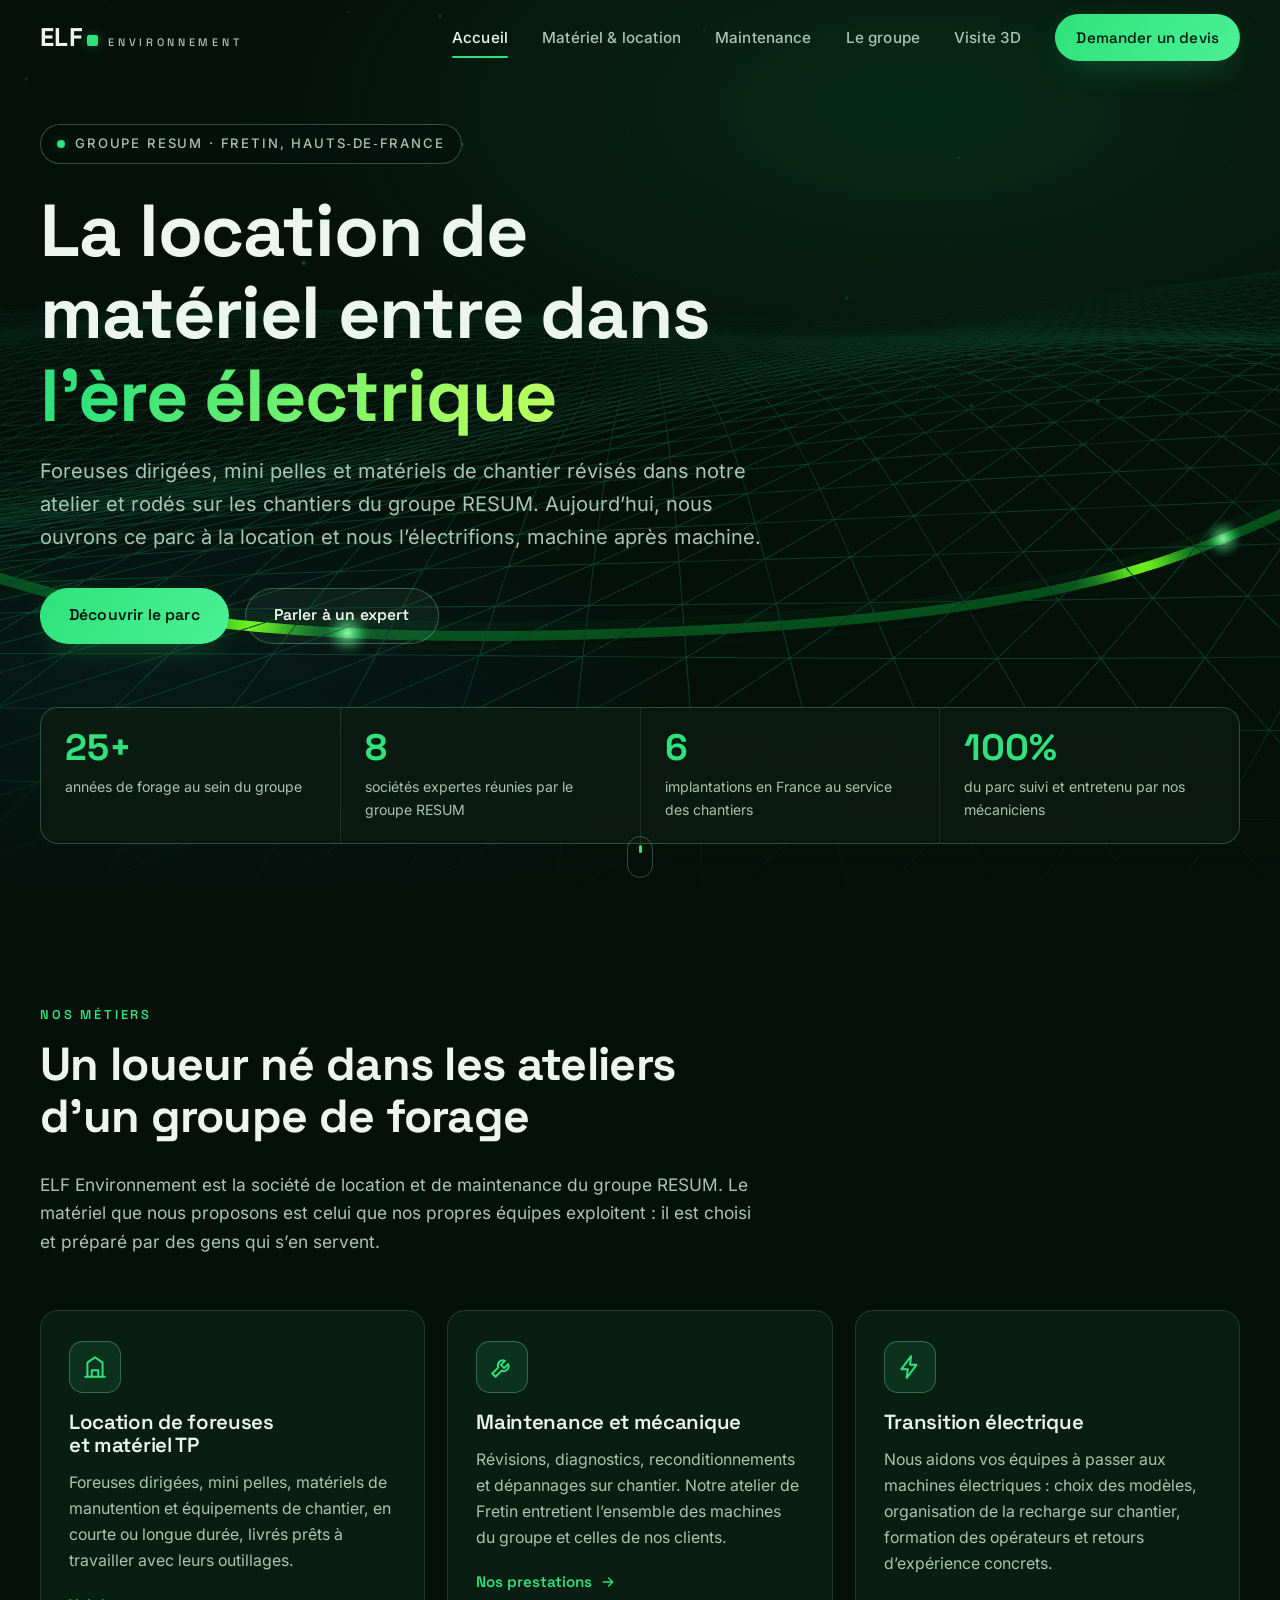
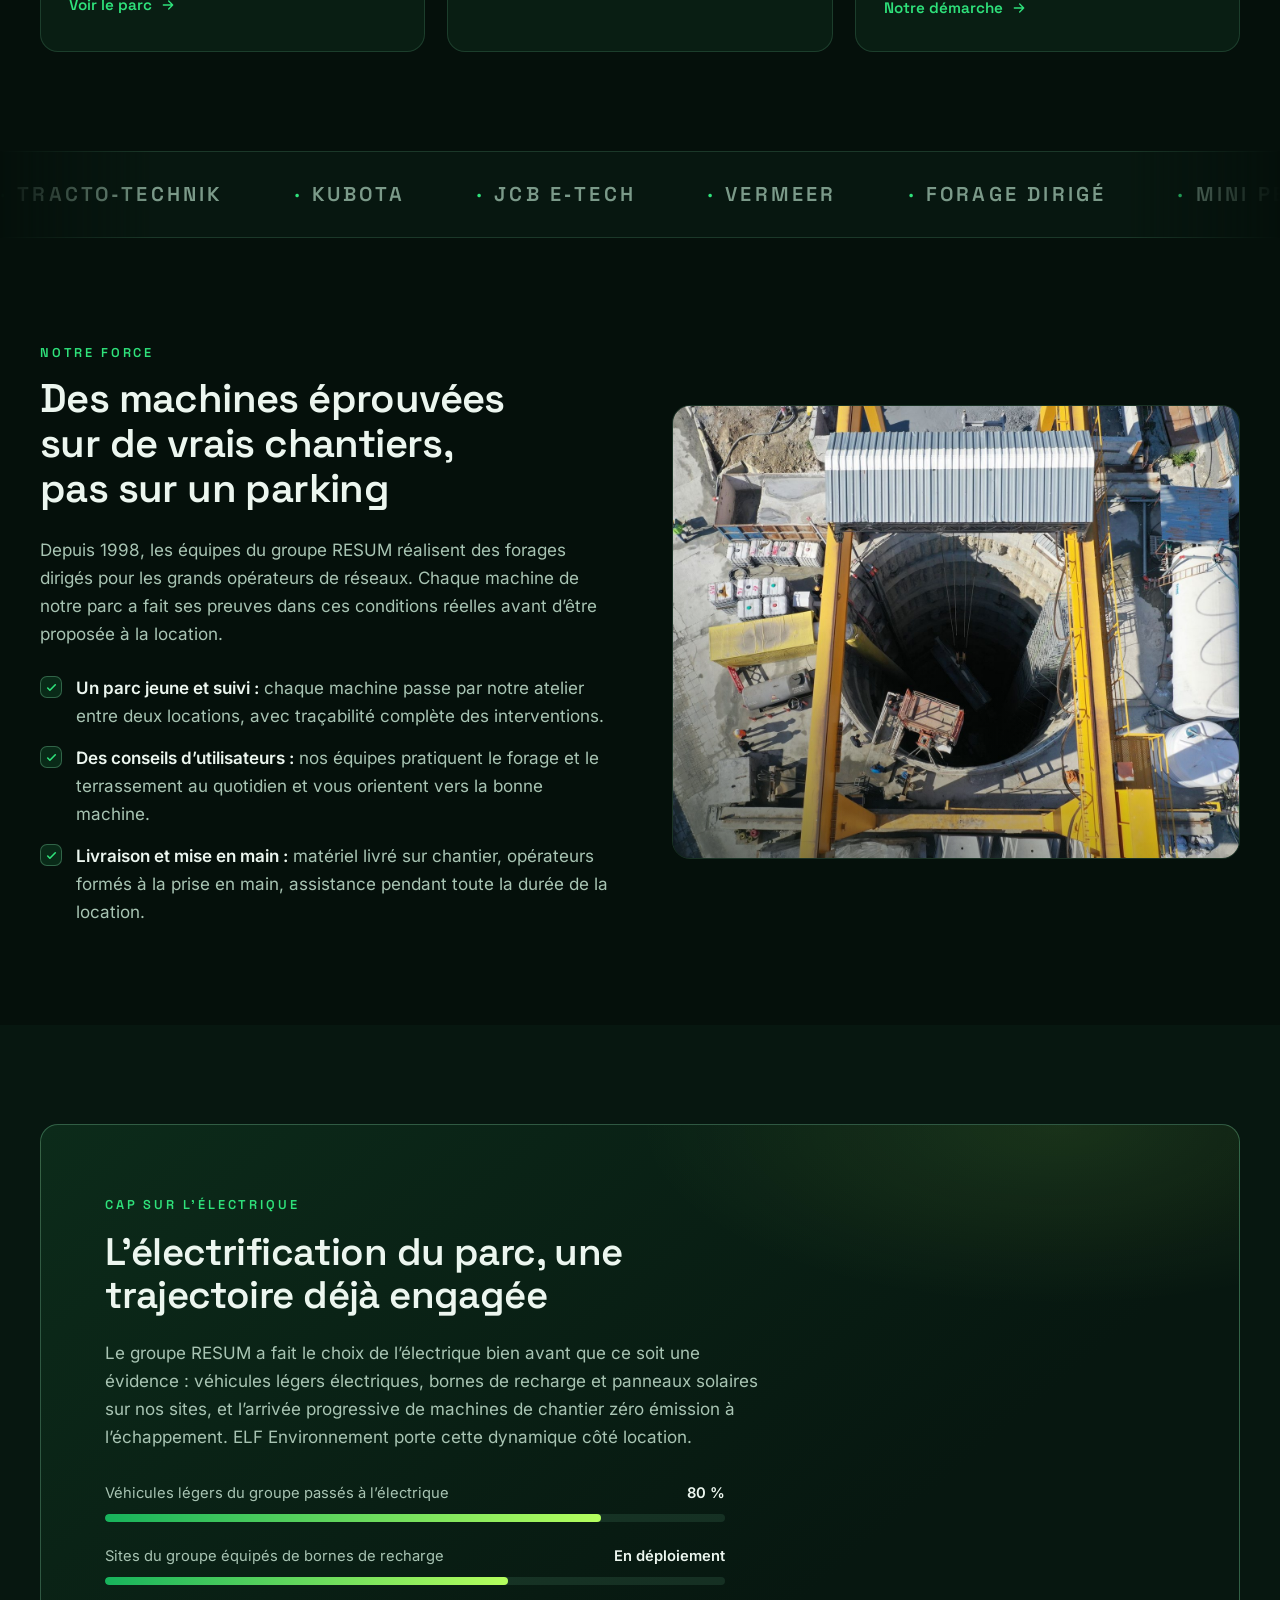
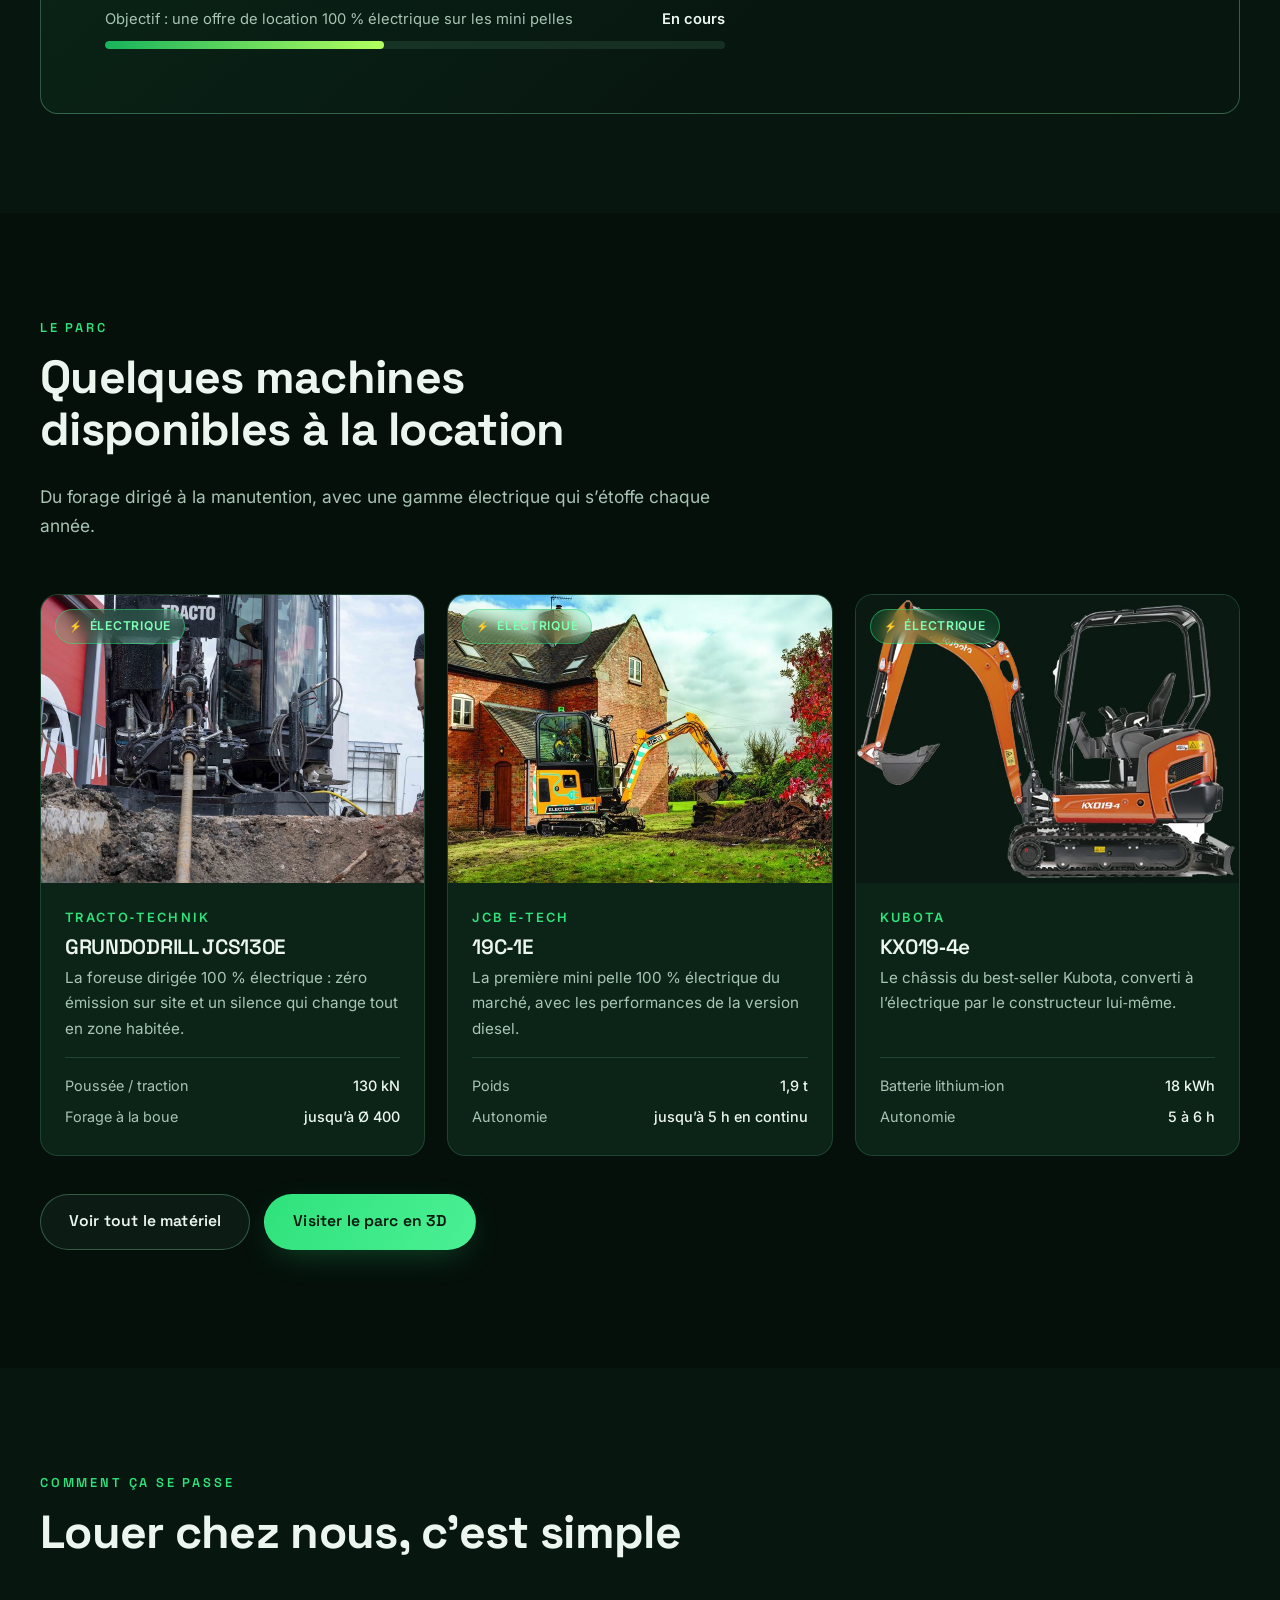
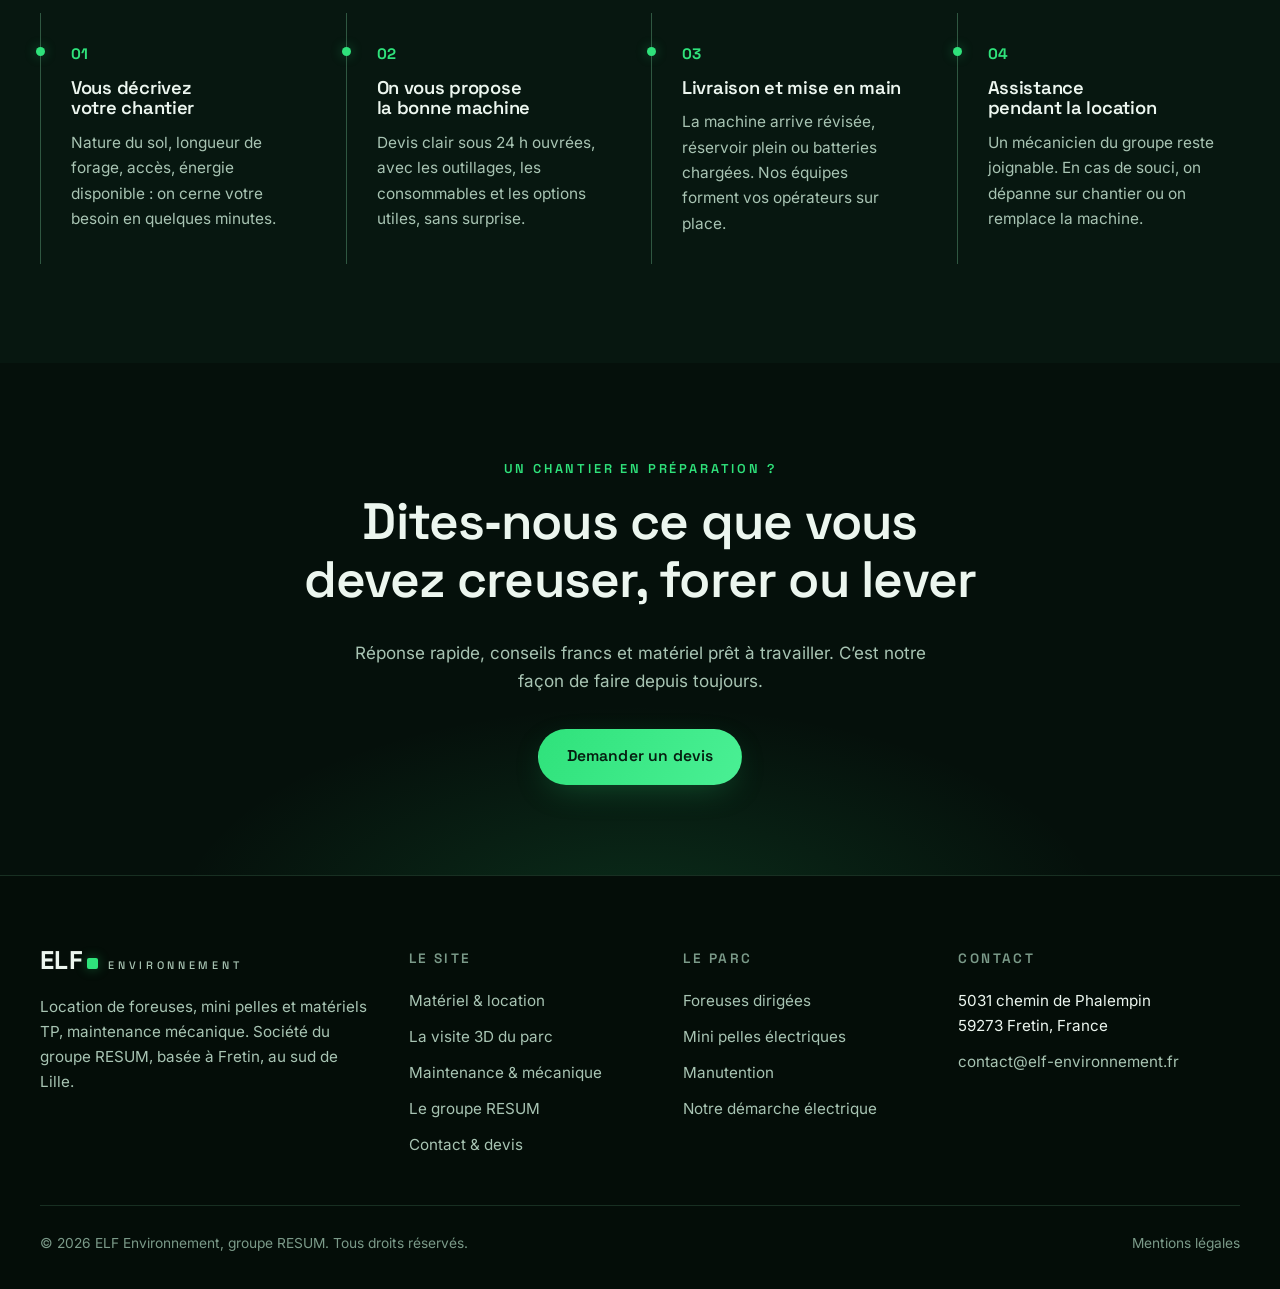
==== commit 54c3387f: "La visite 3D du parc : parcours scrollable en boucle infinie Nouvelle page parc-3d.html : un chantie" ====
--- a/index.html
+++ b/index.html
@@ -68,6 +68,7 @@
         <a href="/materiel.html">Matériel &amp; location</a>
         <a href="/services.html">Maintenance</a>
         <a href="/groupe.html">Le groupe</a>
+        <a href="/parc-3d.html">Visite 3D</a>
         <a class="btn btn-primary btn-sm" href="/contact.html">Demander un devis</a>
       </nav>
     </div>
@@ -268,8 +269,9 @@
             </div>
           </article>
         </div>
-        <p class="reveal" style="margin-top:38px">
+        <p class="reveal" style="margin-top:38px;display:flex;gap:14px;flex-wrap:wrap">
           <a class="btn btn-ghost" href="/materiel.html">Voir tout le matériel</a>
+          <a class="btn btn-primary" href="/parc-3d.html">Visiter le parc en 3D</a>
         </p>
       </div>
     </section>
@@ -328,6 +330,7 @@
           <p class="footer-h">Le site</p>
           <ul>
             <li><a href="/materiel.html">Matériel &amp; location</a></li>
+            <li><a href="/parc-3d.html">La visite 3D du parc</a></li>
             <li><a href="/services.html">Maintenance &amp; mécanique</a></li>
             <li><a href="/groupe.html">Le groupe RESUM</a></li>
             <li><a href="/contact.html">Contact &amp; devis</a></li>
--- a/assets/css/style.css
+++ b/assets/css/style.css
@@ -911,6 +911,149 @@
 .legal-content { max-width: 780px; }
 .legal-content h2 { font-size: 1.5rem; margin-top: 2.2em; }
 .legal-content p, .legal-content li { color: var(--ink-2); }
+
+/* ---------- visite 3D du parc ---------- */
+.p3d-body { background: #04100b; }
+.p3d-header {
+  position: fixed;
+  inset: 0 0 auto;
+  z-index: 40;
+  display: flex;
+  align-items: center;
+  justify-content: space-between;
+  padding: 16px clamp(18px, 3vw, 34px);
+  pointer-events: none;
+}
+.p3d-header .brand, .p3d-header .btn { pointer-events: auto; }
+#p3d-canvas {
+  position: fixed;
+  inset: 0;
+  z-index: 1;
+}
+#p3d-canvas canvas { display: block; width: 100%; height: 100%; }
+#p3d-spacer { height: 1200vh; }
+#p3d-hint {
+  position: fixed;
+  left: 50%;
+  bottom: 26px;
+  transform: translateX(-50%);
+  z-index: 30;
+  display: flex;
+  align-items: center;
+  gap: 10px;
+  margin: 0;
+  padding: 10px 20px;
+  border: 1px solid var(--line-strong);
+  border-radius: 999px;
+  background: rgba(4, 13, 8, 0.75);
+  backdrop-filter: blur(8px);
+  -webkit-backdrop-filter: blur(8px);
+  color: var(--ink-2);
+  font-size: 0.9rem;
+  transition: opacity 0.6s, transform 0.6s;
+}
+#p3d-hint span { color: var(--brand); animation: cue-b 1.6s ease-in-out infinite; }
+@keyframes cue-b { 50% { transform: translateY(4px); } }
+#p3d-hint.is-gone { opacity: 0; transform: translate(-50%, 14px); pointer-events: none; }
+#p3d-panel {
+  position: fixed;
+  left: clamp(18px, 3vw, 40px);
+  bottom: clamp(18px, 4vh, 44px);
+  z-index: 30;
+  width: min(420px, calc(100vw - 36px));
+  padding: 24px 26px;
+  border: 1px solid var(--line-strong);
+  border-radius: var(--radius);
+  background: rgba(5, 18, 12, 0.82);
+  backdrop-filter: blur(14px);
+  -webkit-backdrop-filter: blur(14px);
+  opacity: 0;
+  pointer-events: none;
+}
+#p3d-panel .kicker { margin-bottom: 8px; font-size: 0.72rem; }
+#p3d-panel h2 { font-size: 1.45rem; margin-bottom: 8px; }
+#p3d-panel p { color: var(--ink-2); font-size: 0.93rem; margin-bottom: 12px; }
+#p3d-panel ul {
+  list-style: none;
+  margin: 0 0 16px;
+  padding: 0;
+  display: grid;
+  gap: 6px;
+  font-size: 0.88rem;
+  color: var(--ink-2);
+}
+#p3d-panel ul li::before {
+  content: '';
+  display: inline-block;
+  width: 7px; height: 7px;
+  margin-right: 10px;
+  border-radius: 2px;
+  background: var(--brand);
+}
+#p3d-panel .p3d-ctas { display: flex; gap: 10px; flex-wrap: wrap; margin: 0; }
+.p3d-rail {
+  position: fixed;
+  right: clamp(14px, 2.4vw, 30px);
+  top: 50%;
+  transform: translateY(-50%);
+  z-index: 30;
+  display: flex;
+  flex-direction: column;
+  gap: 14px;
+}
+.p3d-dot {
+  position: relative;
+  width: 12px; height: 12px;
+  padding: 0;
+  border: 1px solid var(--line-strong);
+  border-radius: 50%;
+  background: rgba(151, 255, 193, 0.08);
+  cursor: pointer;
+  transition: background 0.25s, border-color 0.25s, transform 0.25s;
+}
+.p3d-dot:hover { border-color: var(--brand); transform: scale(1.25); }
+.p3d-dot.is-active { background: var(--brand); border-color: var(--brand); box-shadow: 0 0 12px var(--glow); }
+.p3d-dot span {
+  position: absolute;
+  right: 22px;
+  top: 50%;
+  transform: translateY(-50%);
+  white-space: nowrap;
+  font-family: var(--font-display);
+  font-size: 0.78rem;
+  color: var(--ink-2);
+  background: rgba(4, 13, 8, 0.85);
+  border: 1px solid var(--line);
+  border-radius: 8px;
+  padding: 4px 10px;
+  opacity: 0;
+  pointer-events: none;
+  transition: opacity 0.2s;
+}
+.p3d-dot:hover span, .p3d-dot:focus-visible span { opacity: 1; }
+.p3d-data { position: absolute; width: 1px; height: 1px; overflow: hidden; clip-path: inset(50%); }
+.p3d-nowebgl .p3d-data, .p3d-noscript {
+  position: static;
+  width: auto; height: auto;
+  overflow: visible;
+  clip-path: none;
+  padding: 140px 24px 60px;
+  max-width: 760px;
+  margin-inline: auto;
+  display: grid;
+  gap: 40px;
+}
+.p3d-nowebgl #p3d-spacer, .p3d-nowebgl #p3d-hint, .p3d-nowebgl .p3d-rail { display: none; }
+@media (max-width: 760px) {
+  #p3d-panel {
+    left: 12px; right: 12px; bottom: 12px;
+    width: auto;
+    padding: 18px;
+  }
+  #p3d-panel h2 { font-size: 1.2rem; }
+  #p3d-panel p { display: none; }
+  .p3d-rail { display: none; }
+}
 
 /* ---------- animations d apparition ---------- */
 .reveal {
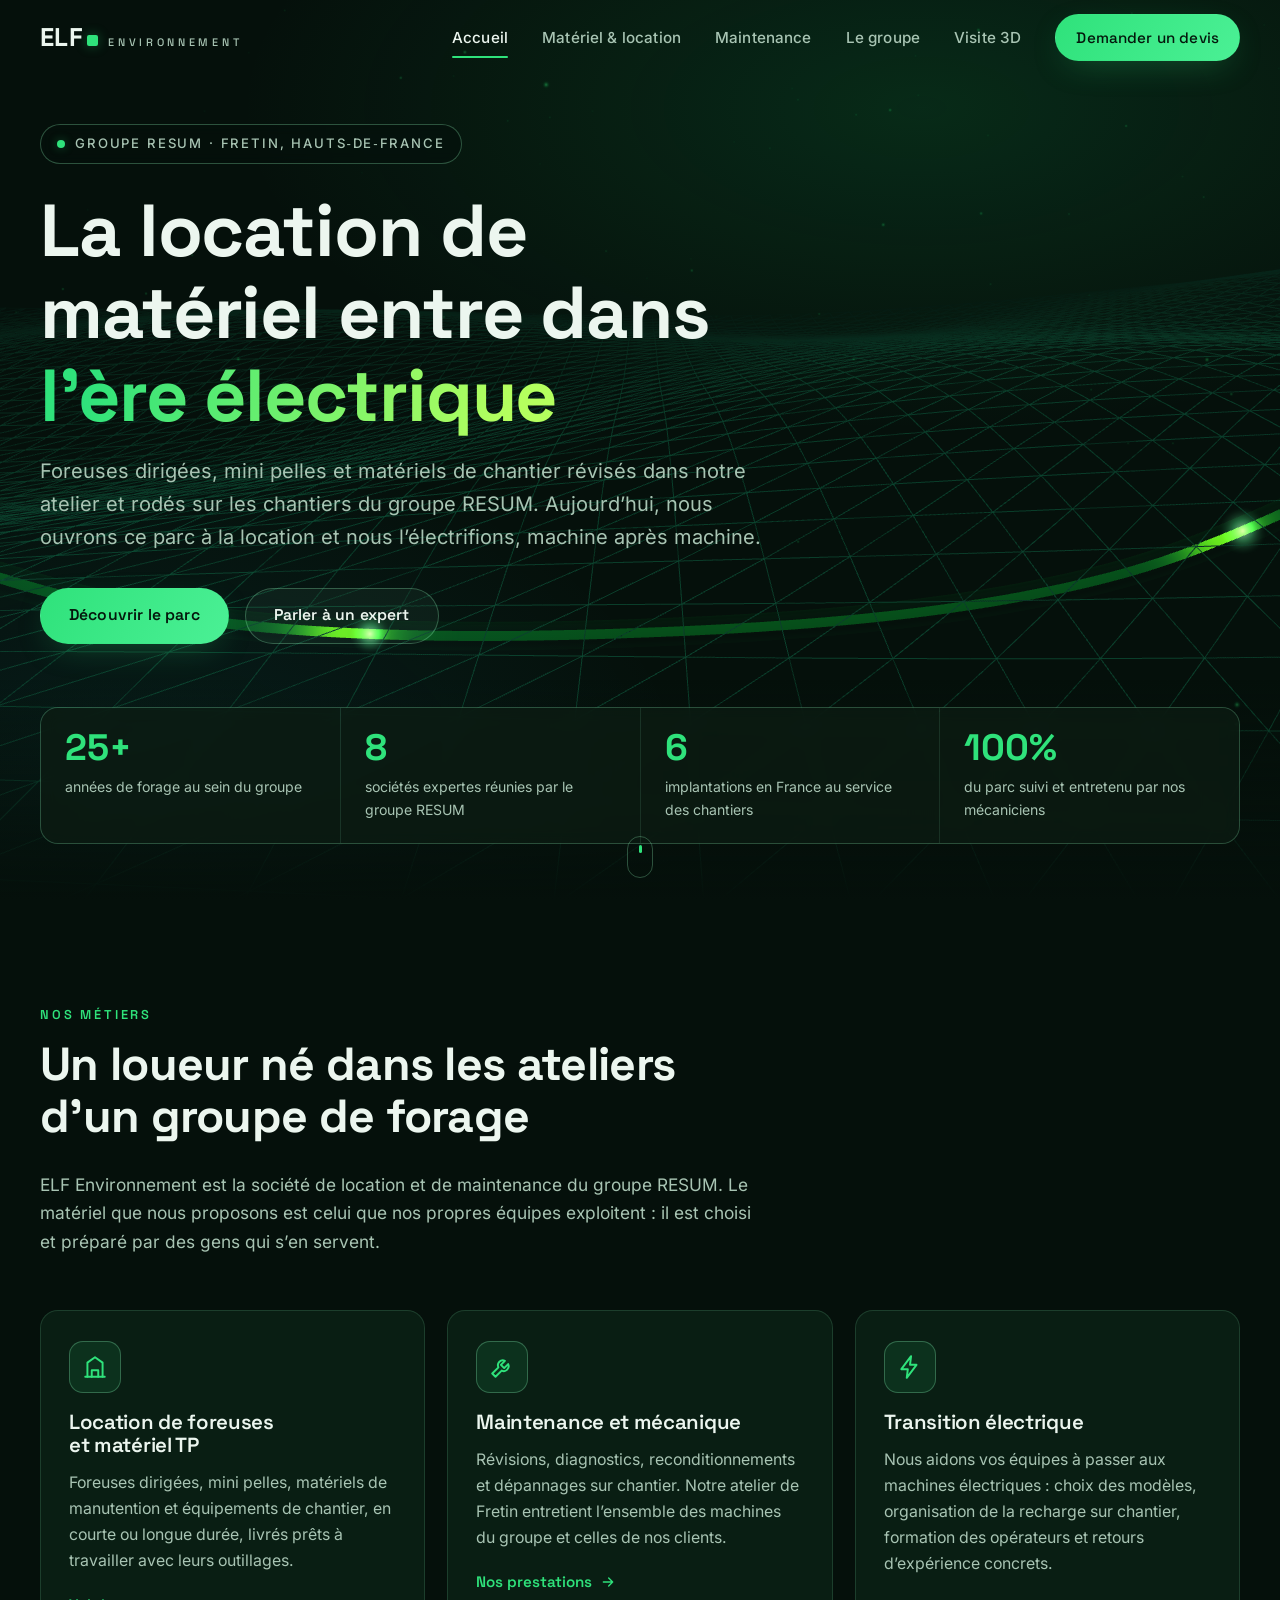
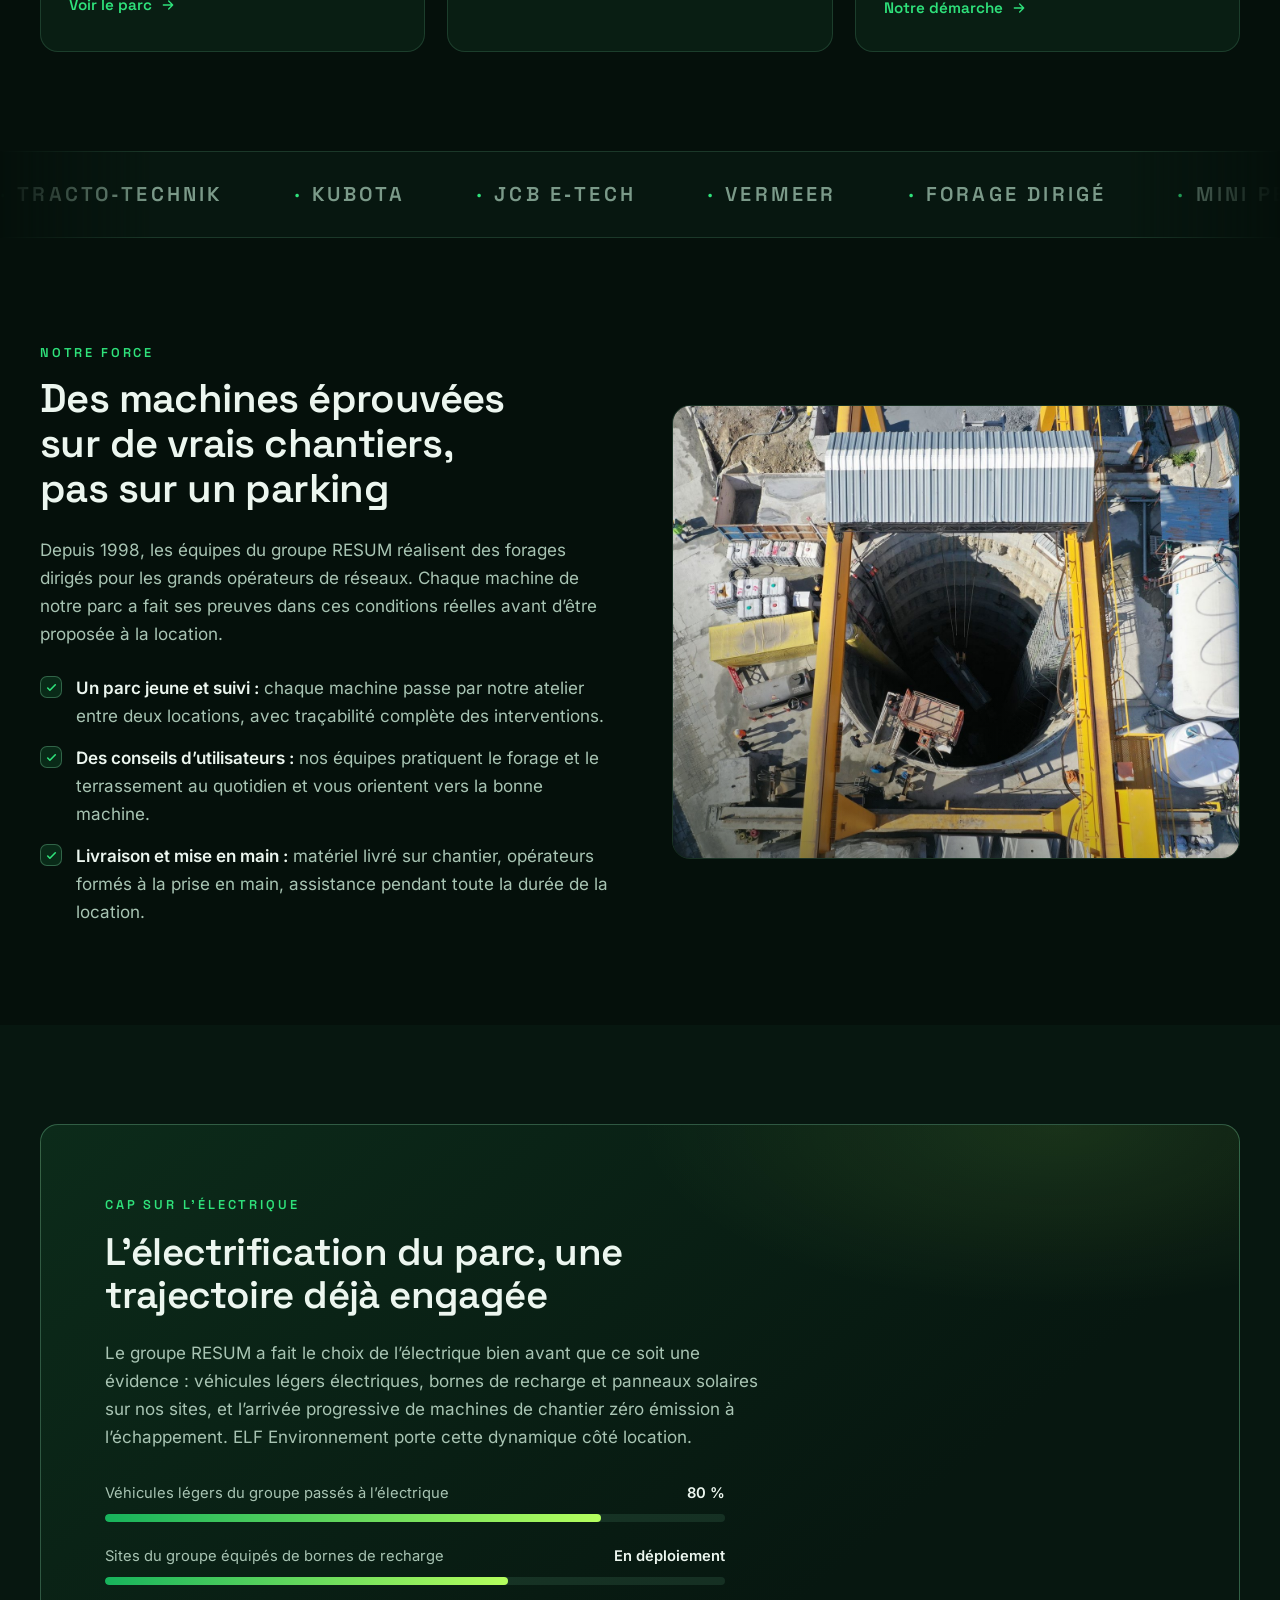
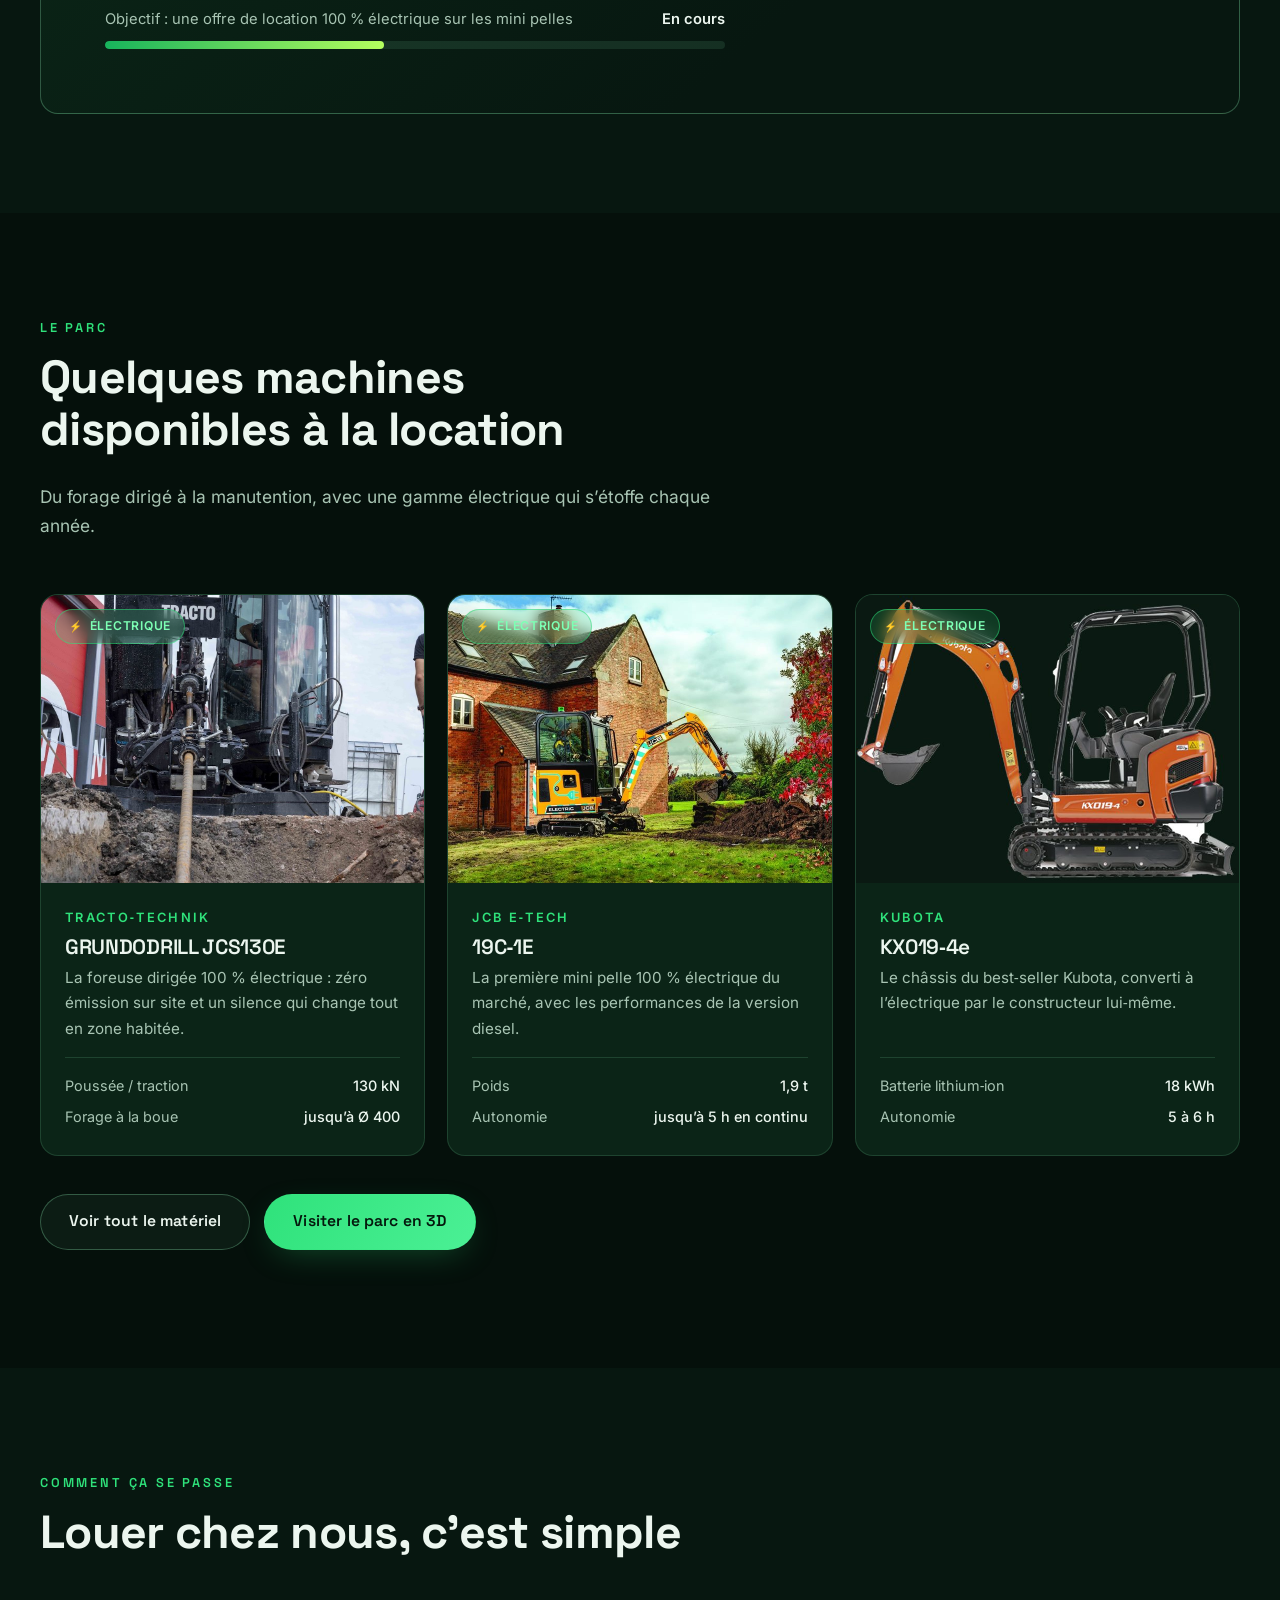
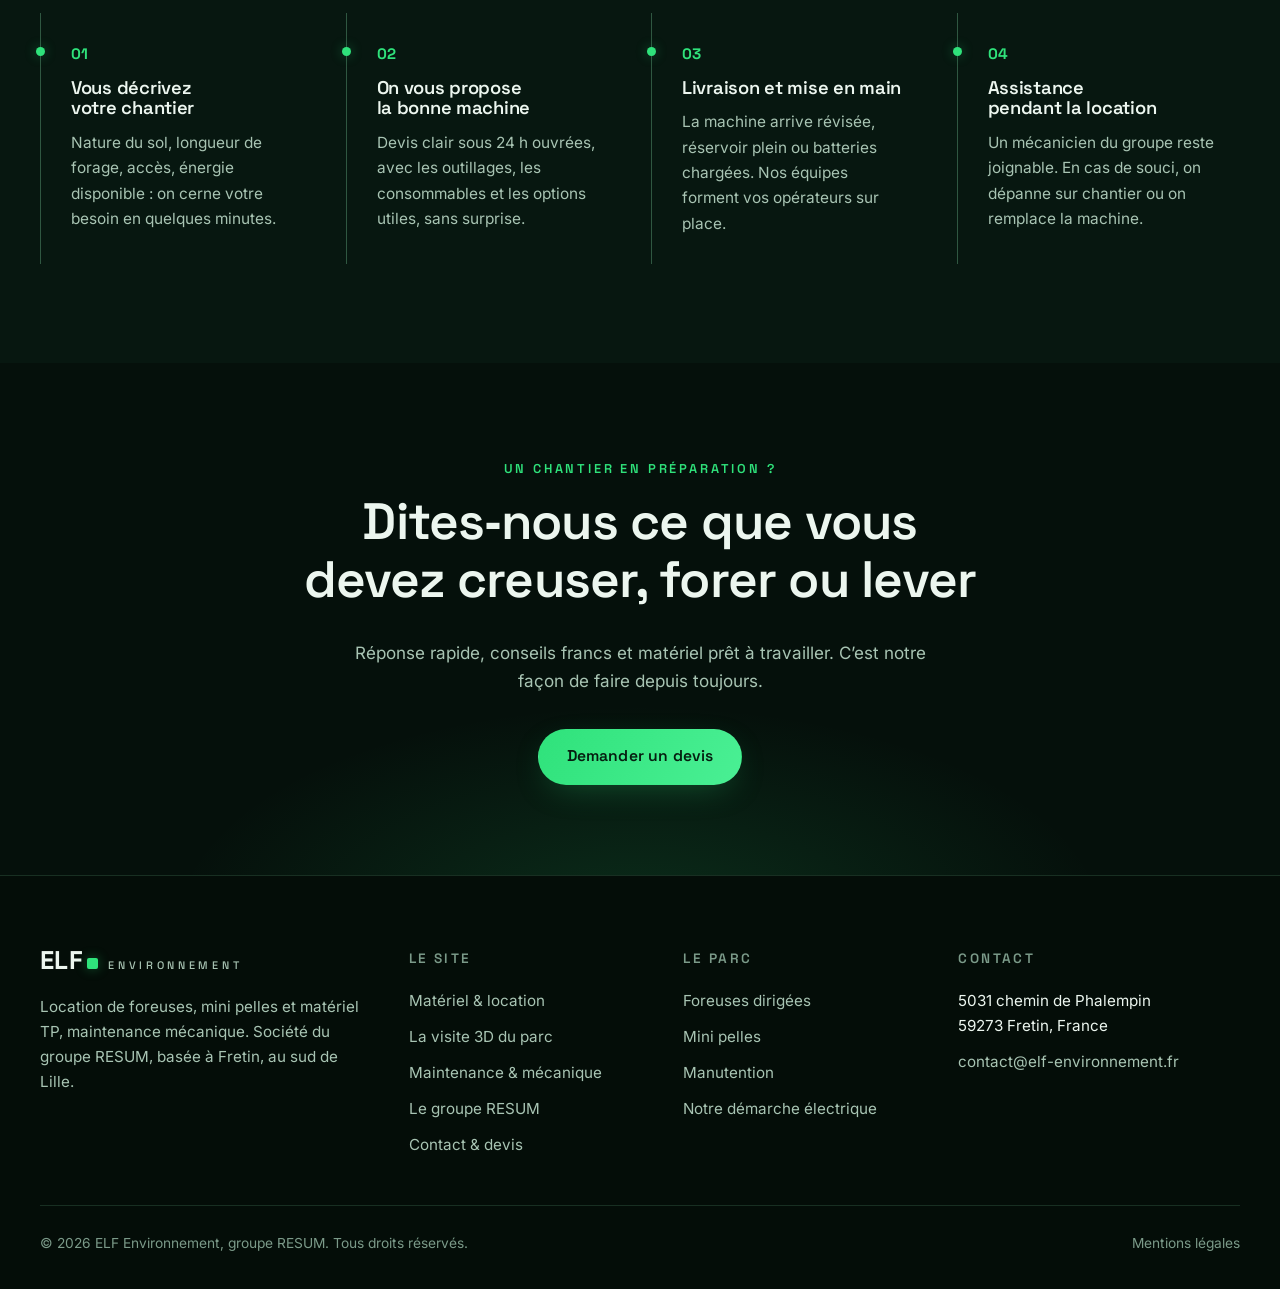
==== commit 43bcd9b1: "Correctifs de la passe de vérification : SEO, accessibilité, données Reprise après la revue complète" ====
--- a/index.html
+++ b/index.html
@@ -4,14 +4,14 @@
   <meta charset="utf-8">
   <meta name="viewport" content="width=device-width, initial-scale=1">
   <title>ELF Environnement : location de foreuses et matériel TP</title>
-  <meta name="description" content="Location de foreuses dirigées, mini pelles électriques et matériels TP révisés dans notre atelier de Fretin. ELF Environnement, société du groupe RESUM.">
+  <meta name="description" content="Location de foreuses dirigées, mini pelles électriques et matériel TP révisé dans notre atelier de Fretin. ELF Environnement, société du groupe RESUM.">
   <link rel="canonical" href="https://www.elf-environnement.fr/">
   <meta name="robots" content="index, follow">
 
   <meta property="og:type" content="website">
   <meta property="og:site_name" content="ELF Environnement">
   <meta property="og:title" content="ELF Environnement | Location de foreuses et matériel TP électrique">
-  <meta property="og:description" content="Foreuses dirigées, mini pelles électriques et matériels TP éprouvés sur les chantiers du groupe RESUM, désormais disponibles à la location.">
+  <meta property="og:description" content="Foreuses dirigées, mini pelles électriques et matériel TP éprouvé sur les chantiers du groupe RESUM, désormais disponibles à la location.">
   <meta property="og:url" content="https://www.elf-environnement.fr/">
   <meta property="og:image" content="https://www.elf-environnement.fr/assets/img/og-cover.jpg">
   <meta property="og:locale" content="fr_FR">
@@ -184,7 +184,7 @@
           </ul>
         </div>
         <div class="split-visual reveal" style="--d:.15s">
-          <img src="/assets/img/chantier-forage.jpg" alt="Fouille de départ d'un chantier de pose de réseaux sans tranchée, vue de dessus" width="1200" height="960" loading="lazy">
+          <img src="/assets/img/chantier-forage.jpg" alt="Fouille de départ d’un chantier de pose de réseaux sans tranchée, vue de dessus" width="1200" height="960" loading="lazy">
         </div>
       </div>
     </section>
@@ -324,7 +324,7 @@
             <span class="brand-main">ELF</span>
             <span class="brand-sub">Environnement</span>
           </a>
-          <p style="margin-top:18px">Location de foreuses, mini pelles et matériels TP, maintenance mécanique. Société du groupe RESUM, basée à Fretin, au sud de Lille.</p>
+          <p style="margin-top:18px">Location de foreuses, mini pelles et matériel TP, maintenance mécanique. Société du groupe RESUM, basée à Fretin, au sud de Lille.</p>
         </div>
         <div>
           <p class="footer-h">Le site</p>
@@ -340,7 +340,7 @@
           <p class="footer-h">Le parc</p>
           <ul>
             <li><a href="/materiel.html#foreuses">Foreuses dirigées</a></li>
-            <li><a href="/materiel.html#minipelles">Mini pelles électriques</a></li>
+            <li><a href="/materiel.html#minipelles">Mini pelles</a></li>
             <li><a href="/materiel.html#manutention">Manutention</a></li>
             <li><a href="/groupe.html#engagements">Notre démarche électrique</a></li>
           </ul>
--- a/assets/css/style.css
+++ b/assets/css/style.css
@@ -23,7 +23,6 @@
 :root {
   --bg: #05100b;
   --bg-2: #071710;
-  --bg-3: #0a2015;
   --panel: rgba(13, 42, 28, 0.55);
   --panel-solid: #0b2417;
   --ink: #ecf6ef;
@@ -103,6 +102,18 @@
 }
 .skip-link:focus { left: 8px; }
 
+.sr-only {
+  position: absolute;
+  width: 1px;
+  height: 1px;
+  margin: -1px;
+  padding: 0;
+  overflow: hidden;
+  clip-path: inset(50%);
+  white-space: nowrap;
+  border: 0;
+}
+
 .wrap {
   width: min(var(--wrap), calc(100% - 48px));
   margin-inline: auto;
@@ -143,6 +154,7 @@
   color: var(--ink);
   font-family: var(--font-display);
   line-height: 1;
+  white-space: nowrap;
 }
 .brand:hover { color: var(--ink); }
 .brand .brand-main {
@@ -418,7 +430,6 @@
 
 /* ---------- cartes ---------- */
 .grid { display: grid; gap: 22px; }
-.grid-2 { grid-template-columns: repeat(auto-fit, minmax(min(340px, 100%), 1fr)); }
 .grid-3 { grid-template-columns: repeat(auto-fit, minmax(min(300px, 100%), 1fr)); }
 .grid-4 { grid-template-columns: repeat(auto-fit, minmax(min(240px, 100%), 1fr)); }
 
@@ -554,7 +565,7 @@
   border: 1px solid rgba(47, 226, 123, 0.5);
   color: #7dffb4;
 }
-.badge-elec::before { content: '⚡' / ''; font-size: 0.85em; }
+.badge-elec::before { content: '⚡'; content: '⚡' / ''; font-size: 0.85em; }
 .badge-thermique {
   background: rgba(255, 255, 255, 0.08);
   border: 1px solid rgba(255, 255, 255, 0.22);
@@ -600,7 +611,6 @@
 }
 .marquee-track {
   display: flex;
-  gap: 72px;
   width: max-content;
   animation: marquee 34s linear infinite;
 }
@@ -608,6 +618,8 @@
 .marquee:hover .marquee-track,
 .marquee:focus-within .marquee-track { animation-play-state: paused; }
 .marquee span {
+  /* margin plutôt que gap sur le track : -50% retombe exactement sur la copie */
+  margin-right: 72px;
   font-family: var(--font-display);
   font-size: 1.25rem;
   font-weight: 600;
@@ -1067,7 +1079,8 @@
   .reveal { opacity: 1; transform: none; transition: none; }
   .hero-kicker::before,
   .scroll-cue::before,
-  .progress-bar i { animation: none; }
+  .progress-bar i,
+  #p3d-hint span { animation: none; }
 }
 
 /* ---------- responsive ---------- */
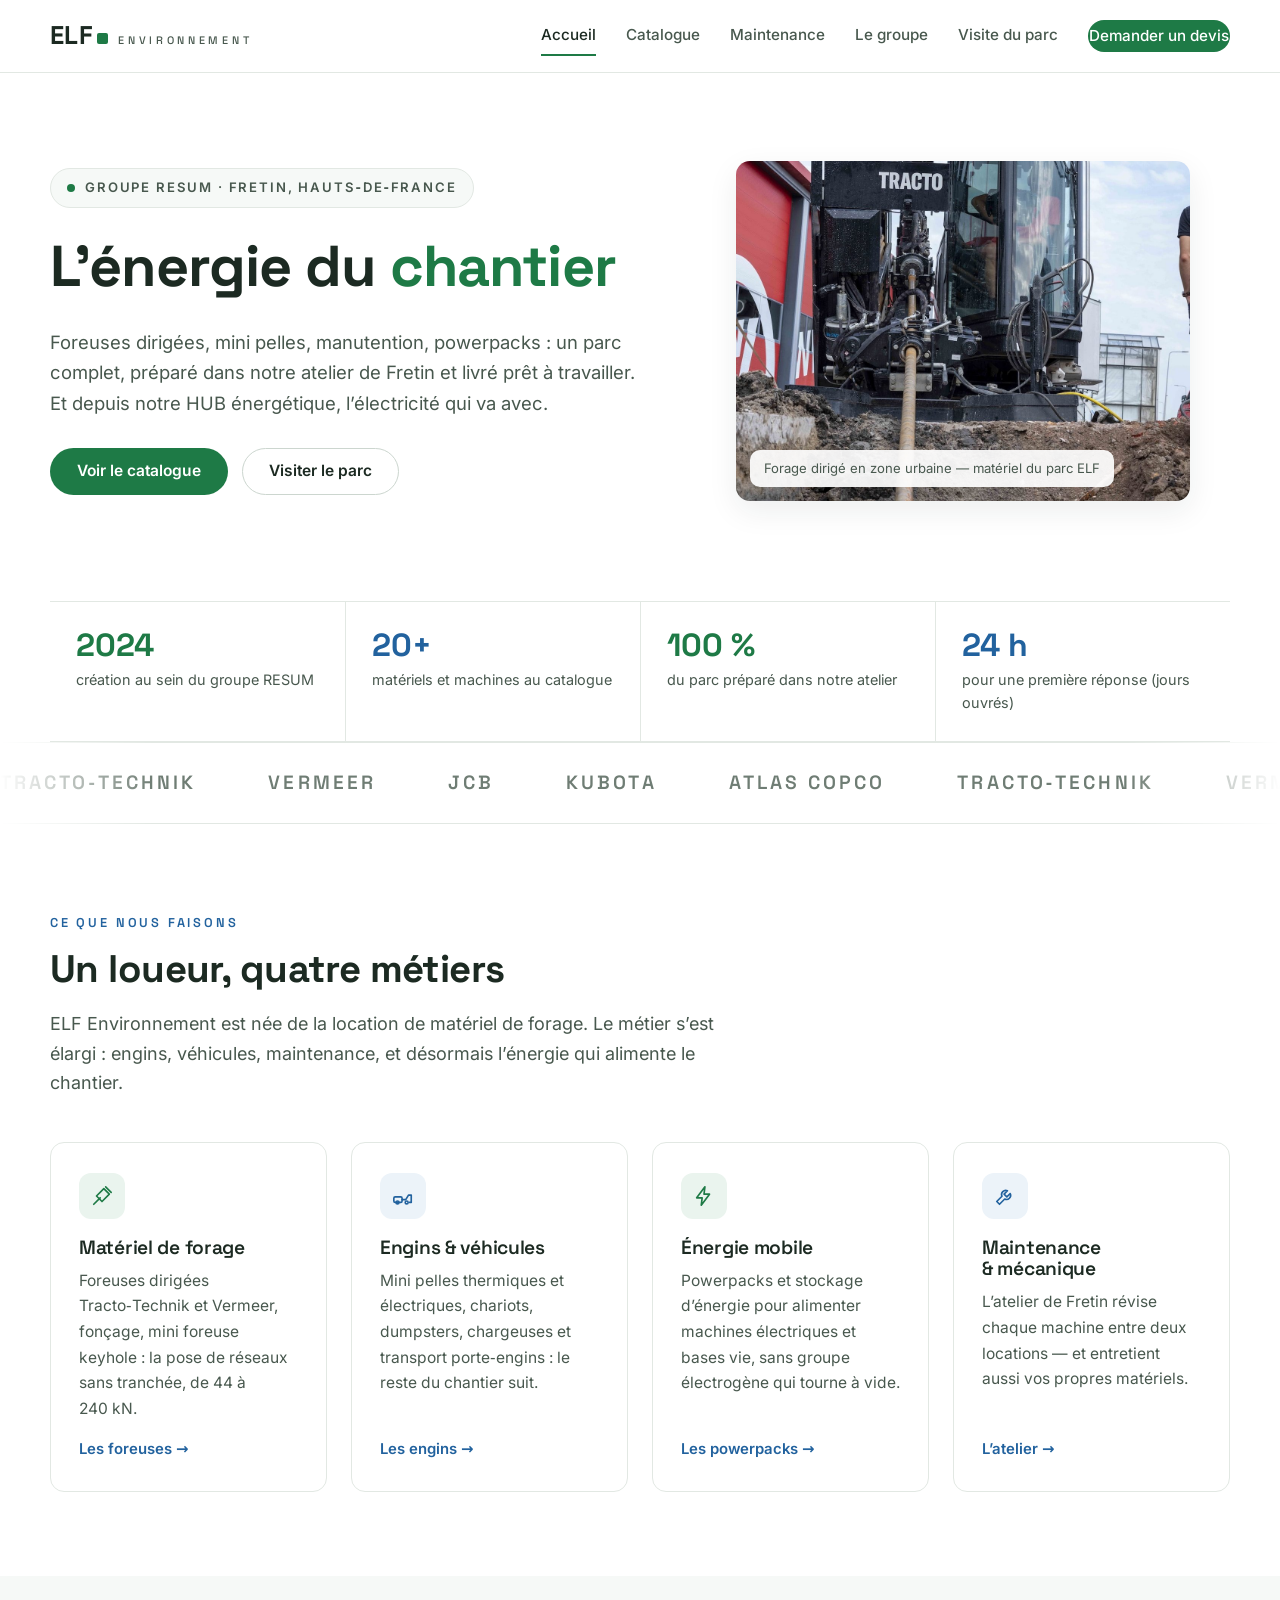
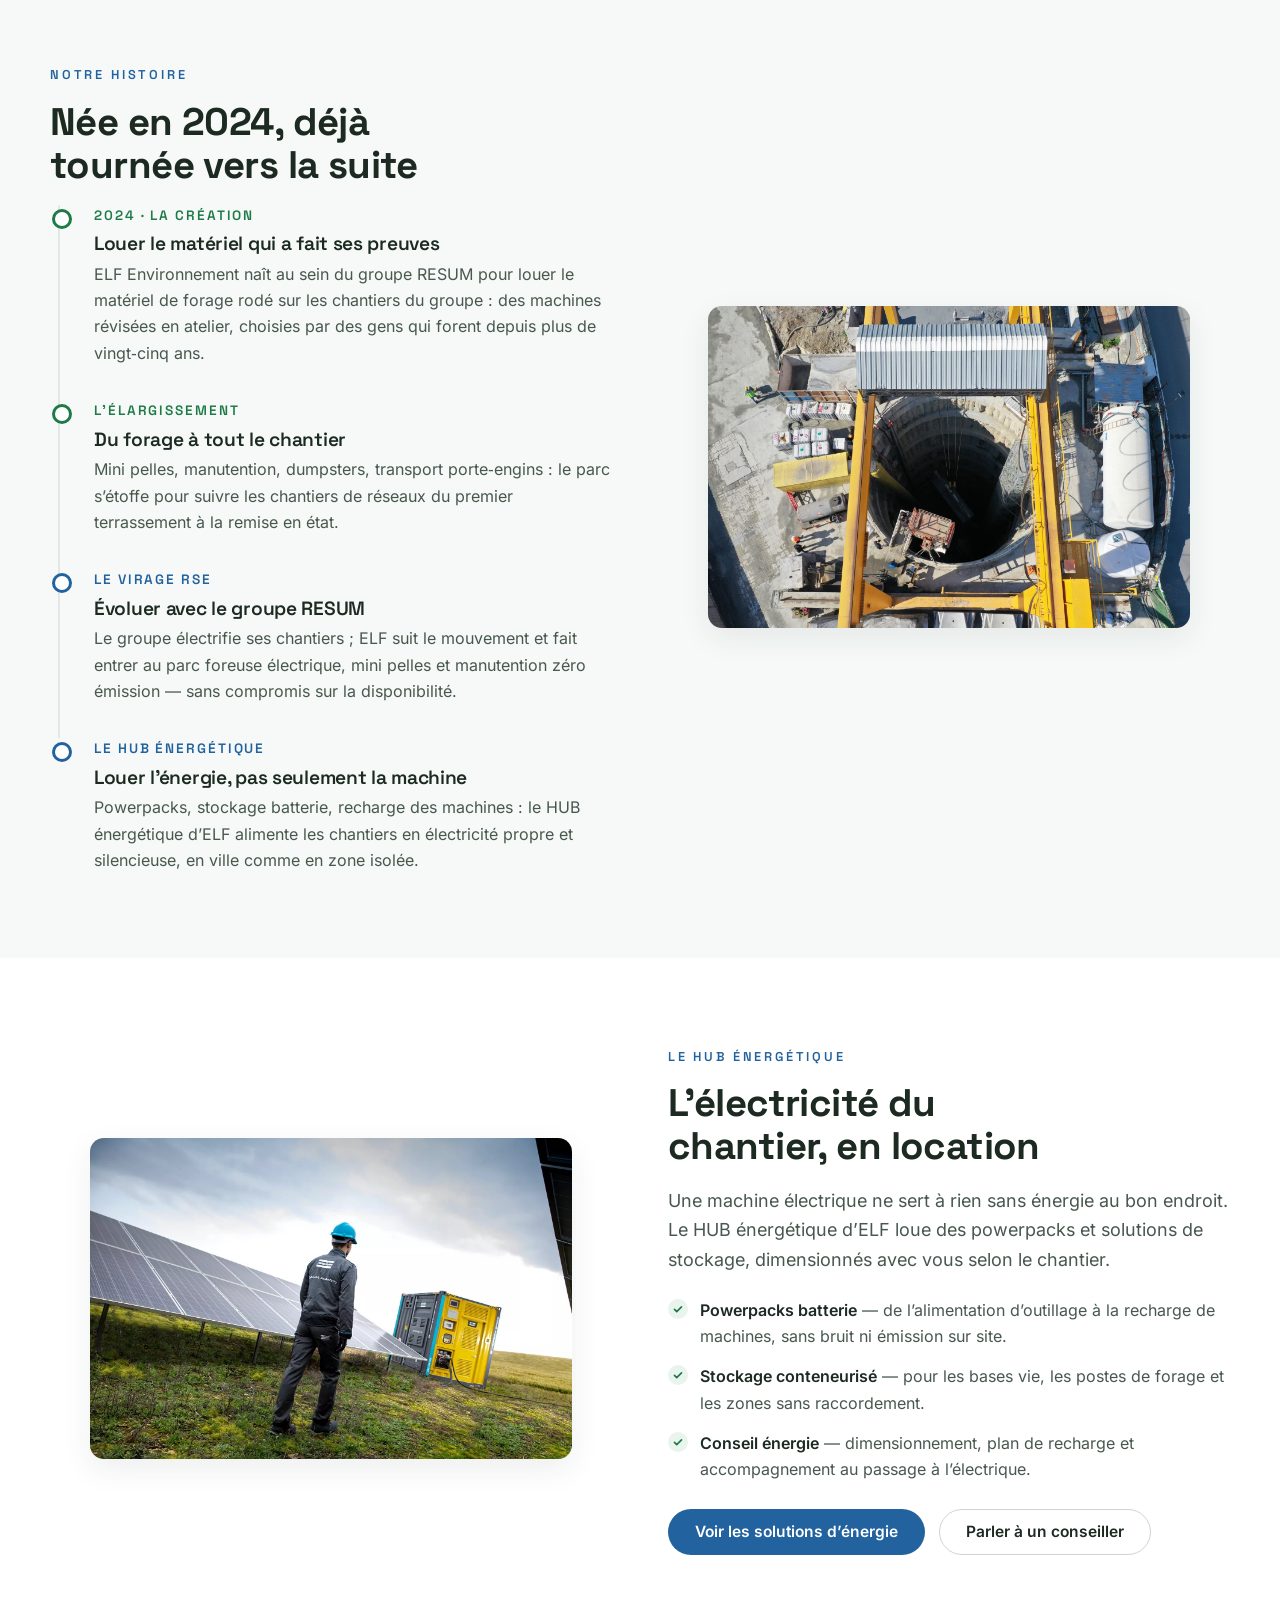
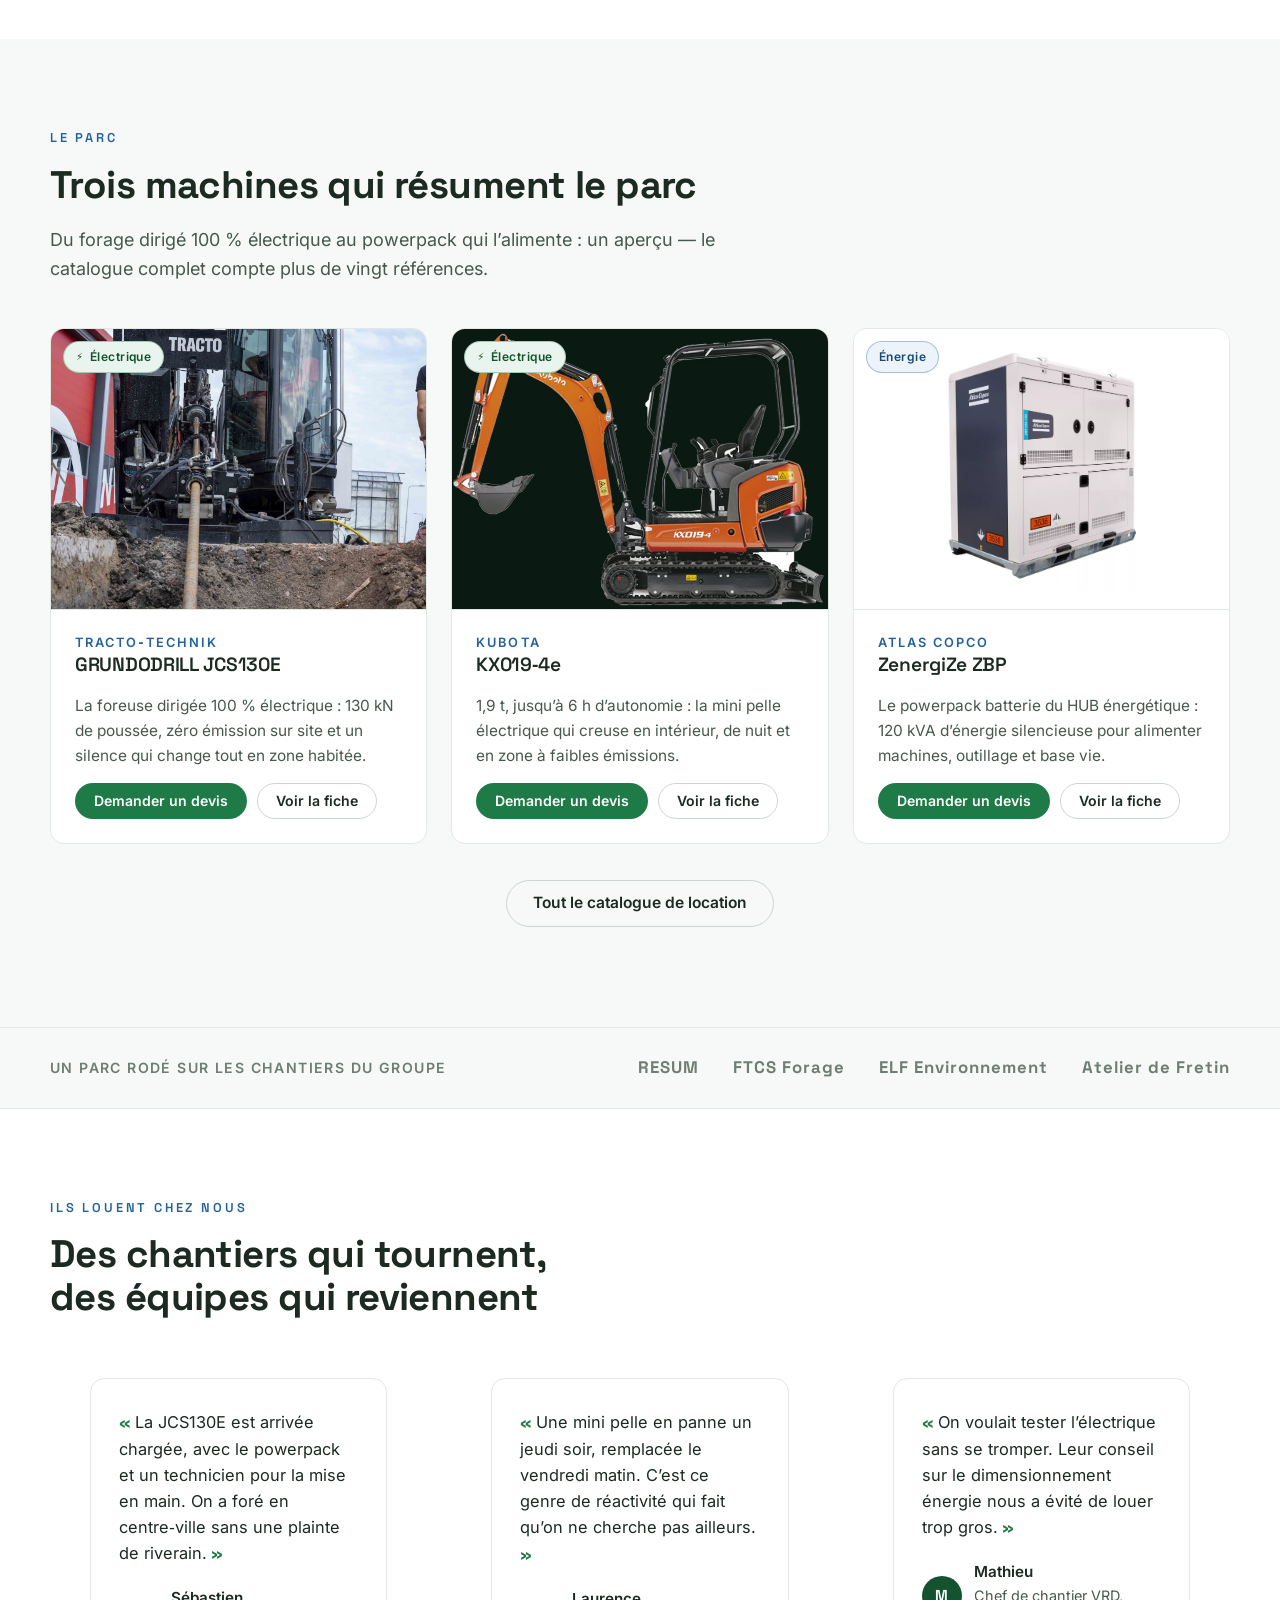
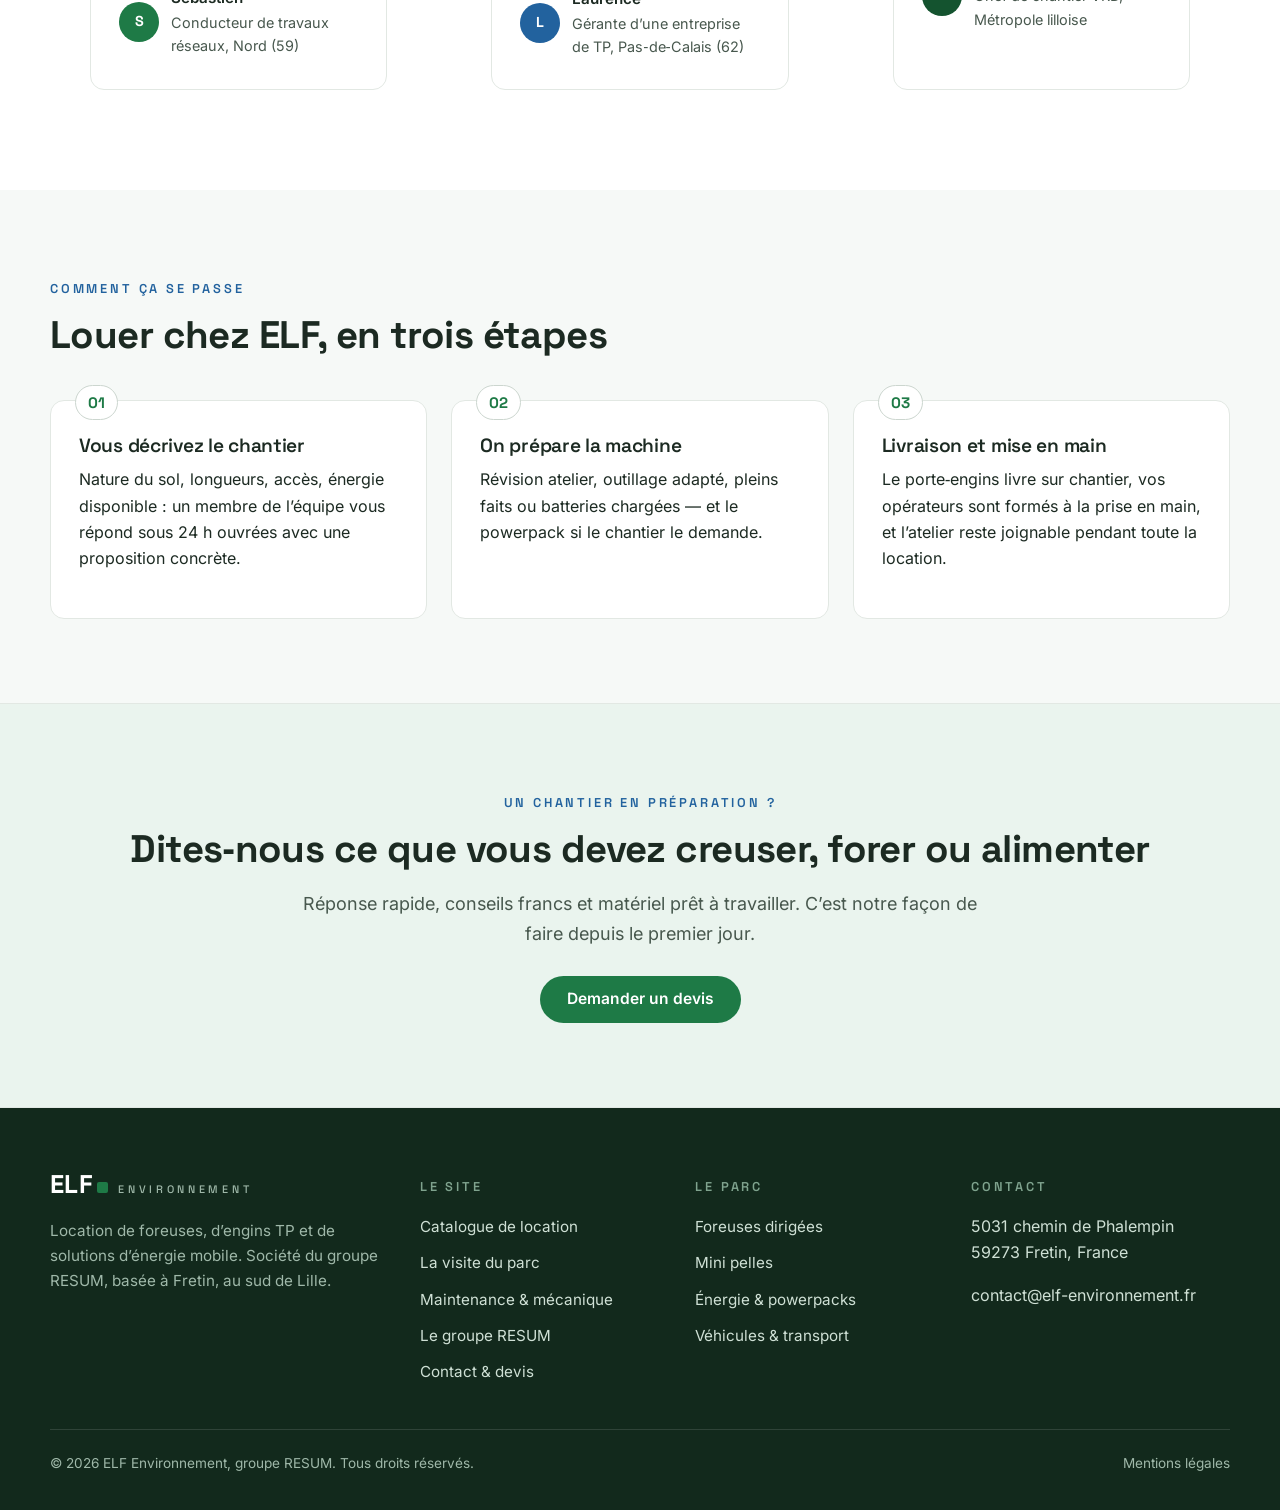
==== commit 2f615249: "Refonte complète : thème clair ELF, accueil enrichi, catalogue illustré Nouvelle identité conforme a" ====
--- a/index.html
+++ b/index.html
@@ -3,15 +3,15 @@
 <head>
   <meta charset="utf-8">
   <meta name="viewport" content="width=device-width, initial-scale=1">
-  <title>ELF Environnement : location de foreuses et matériel TP</title>
-  <meta name="description" content="Location de foreuses dirigées, mini pelles électriques et matériel TP révisé dans notre atelier de Fretin. ELF Environnement, société du groupe RESUM.">
+  <title>ELF Environnement — Location de matériel de forage, d&rsquo;engins TP et d&rsquo;énergie mobile</title>
+  <meta name="description" content="L&rsquo;énergie du chantier : location de foreuses dirigées, mini pelles, manutention, powerpacks et solutions d&rsquo;énergie mobile. ELF Environnement, société du groupe RESUM à Fretin.">
   <link rel="canonical" href="https://www.elf-environnement.fr/">
   <meta name="robots" content="index, follow">
 
   <meta property="og:type" content="website">
   <meta property="og:site_name" content="ELF Environnement">
-  <meta property="og:title" content="ELF Environnement | Location de foreuses et matériel TP électrique">
-  <meta property="og:description" content="Foreuses dirigées, mini pelles électriques et matériel TP éprouvé sur les chantiers du groupe RESUM, désormais disponibles à la location.">
+  <meta property="og:title" content="ELF Environnement — L&rsquo;énergie du chantier">
+  <meta property="og:description" content="Location de matériel de forage, d&rsquo;engins TP et de solutions d&rsquo;énergie mobile. Un parc préparé en atelier, livré sur chantier.">
   <meta property="og:url" content="https://www.elf-environnement.fr/">
   <meta property="og:image" content="https://www.elf-environnement.fr/assets/img/og-cover.jpg">
   <meta property="og:locale" content="fr_FR">
@@ -31,23 +31,20 @@
     "@type": "Organization",
     "name": "ELF Environnement",
     "url": "https://www.elf-environnement.fr/",
-    "description": "Location de foreuses, mini pelles et matériels de travaux publics, maintenance mécanique. Société du groupe RESUM.",
+    "logo": "https://www.elf-environnement.fr/assets/img/favicon-192.png",
+    "slogan": "L'énergie du chantier",
+    "foundingDate": "2024",
+    "description": "Location de matériel de forage, d'engins de travaux publics et de solutions d'énergie mobile. Société du groupe RESUM.",
+    "parentOrganization": { "@type": "Organization", "name": "Groupe RESUM", "url": "https://www.resum.fr/" },
     "address": {
       "@type": "PostalAddress",
       "streetAddress": "5031 chemin de Phalempin",
       "postalCode": "59273",
       "addressLocality": "Fretin",
-      "addressRegion": "Hauts-de-France",
       "addressCountry": "FR"
     },
-    "parentOrganization": {
-      "@type": "Organization",
-      "name": "Groupe RESUM"
-    },
-    "areaServed": "France",
     "email": "contact@elf-environnement.fr",
-    "logo": "https://www.elf-environnement.fr/assets/img/favicon-192.png",
-    "knowsAbout": ["Location de foreuses", "Forage dirigé", "Mini pelles électriques", "Maintenance d'engins de travaux publics"]
+    "knowsAbout": ["Location de foreuses", "Forage dirigé", "Mini pelles électriques", "Powerpacks", "Énergie de chantier", "Maintenance d'engins de travaux publics"]
   }
   </script>
 </head>
@@ -65,10 +62,10 @@
       </button>
       <nav class="site-nav" id="menu" aria-label="Navigation principale">
         <a href="/" aria-current="page">Accueil</a>
-        <a href="/materiel.html">Matériel &amp; location</a>
+        <a href="/materiel.html">Catalogue</a>
         <a href="/services.html">Maintenance</a>
         <a href="/groupe.html">Le groupe</a>
-        <a href="/parc-3d.html">Visite 3D</a>
+        <a href="/parc-3d.html">Visite du parc</a>
         <a class="btn btn-primary btn-sm" href="/contact.html">Demander un devis</a>
       </nav>
     </div>
@@ -76,151 +73,142 @@
 
   <main id="contenu">
 
-    <!-- ================= HERO ================= -->
+    <!-- ======================= HERO ======================= -->
     <section class="hero">
-      <div id="hero-3d" aria-hidden="true"></div>
-      <div class="wrap">
-        <span class="hero-kicker">Groupe RESUM · Fretin, Hauts&#8209;de&#8209;France</span>
-        <h1>La location de matériel entre dans <span class="accent">l&rsquo;ère électrique</span></h1>
-        <p class="hero-lede">Foreuses dirigées, mini pelles et matériels de chantier révisés dans notre atelier et rodés sur les chantiers du groupe RESUM. Aujourd&rsquo;hui, nous ouvrons ce parc à la location et nous l&rsquo;électrifions, machine après machine.</p>
-        <div class="hero-ctas">
-          <a class="btn btn-primary" href="/materiel.html">Découvrir le parc</a>
-          <a class="btn btn-ghost" href="/contact.html">Parler à un expert</a>
-        </div>
-        <div class="hero-stats">
-          <div>
-            <div class="stat-num"><span data-count="25" data-suffix="+">0</span></div>
-            <div class="stat-label">années de forage au sein du groupe</div>
+      <div class="wrap">
+        <div class="reveal">
+          <p class="hero-kicker">Groupe RESUM · Fretin, Hauts&#8209;de&#8209;France</p>
+          <h1>L&rsquo;énergie du <span class="accent">chantier</span></h1>
+          <p class="hero-lede">Foreuses dirigées, mini pelles, manutention, powerpacks&nbsp;: un parc complet, préparé dans notre atelier de Fretin et livré prêt à travailler. Et depuis notre HUB énergétique, l&rsquo;électricité qui va avec.</p>
+          <div class="hero-ctas">
+            <a class="btn btn-primary" href="/materiel.html">Voir le catalogue</a>
+            <a class="btn btn-ghost" href="/parc-3d.html">Visiter le parc</a>
           </div>
-          <div>
-            <div class="stat-num"><span data-count="8">0</span></div>
-            <div class="stat-label">sociétés expertes réunies par le groupe RESUM</div>
-          </div>
-          <div>
-            <div class="stat-num"><span data-count="6">0</span></div>
-            <div class="stat-label">implantations en France au service des chantiers</div>
-          </div>
-          <div>
-            <div class="stat-num"><span data-count="100" data-suffix="%">0</span></div>
-            <div class="stat-label">du parc suivi et entretenu par nos mécaniciens</div>
-          </div>
-        </div>
-      </div>
-      <div class="scroll-cue" aria-hidden="true"></div>
-    </section>
-
-    <!-- ================= METIERS ================= -->
-    <section class="section" id="metiers">
+        </div>
+        <figure class="hero-visual reveal" style="--d:.15s">
+          <img src="/assets/img/electrique.jpg" alt="Foreuse dirigée Tracto en action sur un chantier de branchement, tiges de forage engagées dans la fouille" width="1200" height="900" fetchpriority="high">
+          <figcaption>Forage dirigé en zone urbaine — matériel du parc ELF</figcaption>
+        </figure>
+      </div>
+    </section>
+
+    <div class="hero-stats wrap" role="list" aria-label="Chiffres clés">
+      <div role="listitem"><span class="stat-num">2024</span><span class="stat-label">création au sein du groupe RESUM</span></div>
+      <div role="listitem"><span class="stat-num blue">20+</span><span class="stat-label">matériels et machines au catalogue</span></div>
+      <div role="listitem"><span class="stat-num">100&nbsp;%</span><span class="stat-label">du parc préparé dans notre atelier</span></div>
+      <div role="listitem"><span class="stat-num blue">24&nbsp;h</span><span class="stat-label">pour une première réponse (jours ouvrés)</span></div>
+    </div>
+
+    <!-- ======================= MARQUES ======================= -->
+    <div class="marquee" aria-label="Les marques du parc">
+      <div class="marquee-track" aria-hidden="true">
+        <span>Tracto&#8209;Technik</span><span>Vermeer</span><span>JCB</span><span>Kubota</span><span>Atlas&nbsp;Copco</span>
+        <span>Tracto&#8209;Technik</span><span>Vermeer</span><span>JCB</span><span>Kubota</span><span>Atlas&nbsp;Copco</span>
+      </div>
+    </div>
+
+    <!-- ======================= FACETTES ======================= -->
+    <section class="section" aria-labelledby="facettes-titre">
       <div class="wrap">
         <div class="section-head reveal">
-          <span class="kicker">Nos métiers</span>
-          <h2>Un loueur né dans les ateliers d&rsquo;un groupe de forage</h2>
-          <p class="lede">ELF Environnement est la société de location et de maintenance du groupe RESUM. Le matériel que nous proposons est celui que nos propres équipes exploitent&nbsp;: il est choisi et préparé par des gens qui s&rsquo;en servent.</p>
-        </div>
-        <div class="grid grid-3">
-          <article class="card reveal">
-            <span class="card-icon" aria-hidden="true">
-              <svg viewBox="0 0 24 24" fill="none" stroke="currentColor" stroke-width="1.8" stroke-linecap="round" stroke-linejoin="round"><path d="M3 21h18"/><path d="M5 21V8l7-5 7 5v13"/><path d="M9 21v-6h6v6"/></svg>
-            </span>
-            <h3>Location de foreuses et matériel TP</h3>
-            <p>Foreuses dirigées, mini pelles, matériels de manutention et équipements de chantier, en courte ou longue durée, livrés prêts à travailler avec leurs outillages.</p>
-            <a class="card-link" href="/materiel.html">Voir le parc
-              <svg viewBox="0 0 24 24" fill="none" stroke="currentColor" stroke-width="2" stroke-linecap="round" stroke-linejoin="round" aria-hidden="true"><path d="M5 12h14M13 6l6 6-6 6"/></svg>
-            </a>
-          </article>
-          <article class="card reveal" style="--d:.1s">
-            <span class="card-icon" aria-hidden="true">
-              <svg viewBox="0 0 24 24" fill="none" stroke="currentColor" stroke-width="1.8" stroke-linecap="round" stroke-linejoin="round"><path d="M14.7 6.3a4.5 4.5 0 0 0-6 6L3 18l3 3 5.7-5.7a4.5 4.5 0 0 0 6-6L14 13l-3-3z"/></svg>
-            </span>
-            <h3>Maintenance et mécanique</h3>
-            <p>Révisions, diagnostics, reconditionnements et dépannages sur chantier. Notre atelier de Fretin entretient l&rsquo;ensemble des machines du groupe et celles de nos clients.</p>
-            <a class="card-link" href="/services.html">Nos prestations
-              <svg viewBox="0 0 24 24" fill="none" stroke="currentColor" stroke-width="2" stroke-linecap="round" stroke-linejoin="round" aria-hidden="true"><path d="M5 12h14M13 6l6 6-6 6"/></svg>
-            </a>
-          </article>
-          <article class="card reveal" style="--d:.2s">
-            <span class="card-icon" aria-hidden="true">
-              <svg viewBox="0 0 24 24" fill="none" stroke="currentColor" stroke-width="1.8" stroke-linecap="round" stroke-linejoin="round"><path d="M13 2 4 14h6l-1 8 9-12h-6l1-8z"/></svg>
-            </span>
-            <h3>Transition électrique</h3>
-            <p>Nous aidons vos équipes à passer aux machines électriques&nbsp;: choix des modèles, organisation de la recharge sur chantier, formation des opérateurs et retours d&rsquo;expérience concrets.</p>
-            <a class="card-link" href="/groupe.html#engagements">Notre démarche
-              <svg viewBox="0 0 24 24" fill="none" stroke="currentColor" stroke-width="2" stroke-linecap="round" stroke-linejoin="round" aria-hidden="true"><path d="M5 12h14M13 6l6 6-6 6"/></svg>
-            </a>
-          </article>
-        </div>
-      </div>
-    </section>
-
-    <!-- ================= MARQUES ================= -->
-    <div class="marquee" role="group" aria-label="Marques du parc matériel">
-      <div class="marquee-track">
-        <span><i>·</i>Tracto&#8209;Technik</span>
-        <span><i>·</i>Kubota</span>
-        <span><i>·</i>JCB E&#8209;Tech</span>
-        <span><i>·</i>Vermeer</span>
-        <span><i>·</i>Forage dirigé</span>
-        <span><i>·</i>Mini pelles électriques</span>
-        <span aria-hidden="true"><i>·</i>Tracto&#8209;Technik</span>
-        <span aria-hidden="true"><i>·</i>Kubota</span>
-        <span aria-hidden="true"><i>·</i>JCB E&#8209;Tech</span>
-        <span aria-hidden="true"><i>·</i>Vermeer</span>
-        <span aria-hidden="true"><i>·</i>Forage dirigé</span>
-        <span aria-hidden="true"><i>·</i>Mini pelles électriques</span>
-      </div>
-    </div>
-
-    <!-- ================= HISTOIRE / PREUVE ================= -->
-    <section class="section" id="histoire">
+          <span class="kicker">Ce que nous faisons</span>
+          <h2 id="facettes-titre">Un loueur, quatre métiers</h2>
+          <p class="lede">ELF Environnement est née de la location de matériel de forage. Le métier s&rsquo;est élargi&nbsp;: engins, véhicules, maintenance, et désormais l&rsquo;énergie qui alimente le chantier.</p>
+        </div>
+        <div class="grid grid-4">
+          <article class="card facette reveal">
+            <span class="card-icon" aria-hidden="true"><svg viewBox="0 0 24 24" fill="none" stroke="currentColor" stroke-width="1.8" stroke-linecap="round" stroke-linejoin="round"><path d="M3 21l7-7"/><path d="M14 4l6 6-8 8-6-6z"/><path d="M16 2l6 6"/></svg></span>
+            <h3>Matériel de forage</h3>
+            <p>Foreuses dirigées Tracto&#8209;Technik et Vermeer, fonçage, mini foreuse keyhole&nbsp;: la pose de réseaux sans tranchée, de 44 à 240&nbsp;kN.</p>
+            <a class="card-link" href="/materiel.html#foreuses">Les foreuses</a>
+          </article>
+          <article class="card facette reveal" style="--d:.08s">
+            <span class="card-icon blue" aria-hidden="true"><svg viewBox="0 0 24 24" fill="none" stroke="currentColor" stroke-width="1.8" stroke-linecap="round" stroke-linejoin="round"><rect x="2" y="13" width="9" height="6" rx="1.5"/><path d="M11 16h4l3-5h3v8h-2"/><circle cx="6" cy="19" r="1.6"/><circle cx="16" cy="19" r="1.6"/></svg></span>
+            <h3>Engins &amp; véhicules</h3>
+            <p>Mini pelles thermiques et électriques, chariots, dumpsters, chargeuses et transport porte&#8209;engins&nbsp;: le reste du chantier suit.</p>
+            <a class="card-link" href="/materiel.html#minipelles">Les engins</a>
+          </article>
+          <article class="card facette reveal" style="--d:.16s">
+            <span class="card-icon" aria-hidden="true"><svg viewBox="0 0 24 24" fill="none" stroke="currentColor" stroke-width="1.8" stroke-linecap="round" stroke-linejoin="round"><path d="M13 2L4 14h6l-1 8 9-12h-6z"/></svg></span>
+            <h3>Énergie mobile</h3>
+            <p>Powerpacks et stockage d&rsquo;énergie pour alimenter machines électriques et bases vie, sans groupe électrogène qui tourne à vide.</p>
+            <a class="card-link" href="/materiel.html#energie">Les powerpacks</a>
+          </article>
+          <article class="card facette reveal" style="--d:.24s">
+            <span class="card-icon blue" aria-hidden="true"><svg viewBox="0 0 24 24" fill="none" stroke="currentColor" stroke-width="1.8" stroke-linecap="round" stroke-linejoin="round"><path d="M14.7 6.3a4.5 4.5 0 0 0-6 6L3 18l3 3 5.7-5.7a4.5 4.5 0 0 0 6-6L14 13l-3-3z"/></svg></span>
+            <h3>Maintenance &amp; mécanique</h3>
+            <p>L&rsquo;atelier de Fretin révise chaque machine entre deux locations — et entretient aussi vos propres matériels.</p>
+            <a class="card-link" href="/services.html">L&rsquo;atelier</a>
+          </article>
+        </div>
+      </div>
+    </section>
+
+    <!-- ======================= HISTOIRE ======================= -->
+    <section class="section section-alt" aria-labelledby="histoire-titre">
       <div class="wrap split">
         <div class="reveal">
-          <span class="kicker">Notre force</span>
-          <h2>Des machines éprouvées sur de vrais chantiers, pas sur un parking</h2>
-          <p class="lede">Depuis 1998, les équipes du groupe RESUM réalisent des forages dirigés pour les grands opérateurs de réseaux. Chaque machine de notre parc a fait ses preuves dans ces conditions réelles avant d&rsquo;être proposée à la location.</p>
+          <span class="kicker">Notre histoire</span>
+          <h2 id="histoire-titre">Née en 2024, déjà tournée vers la suite</h2>
+          <ol class="timeline">
+            <li>
+              <span class="step">2024 · La création</span>
+              <h3>Louer le matériel qui a fait ses preuves</h3>
+              <p>ELF Environnement naît au sein du groupe RESUM pour louer le matériel de forage rodé sur les chantiers du groupe&nbsp;: des machines révisées en atelier, choisies par des gens qui forent depuis plus de vingt&#8209;cinq ans.</p>
+            </li>
+            <li>
+              <span class="step">L&rsquo;élargissement</span>
+              <h3>Du forage à tout le chantier</h3>
+              <p>Mini pelles, manutention, dumpsters, transport porte&#8209;engins&nbsp;: le parc s&rsquo;étoffe pour suivre les chantiers de réseaux du premier terrassement à la remise en état.</p>
+            </li>
+            <li class="blue">
+              <span class="step">Le virage RSE</span>
+              <h3>Évoluer avec le groupe RESUM</h3>
+              <p>Le groupe électrifie ses chantiers&nbsp;; ELF suit le mouvement et fait entrer au parc foreuse électrique, mini pelles et manutention zéro émission — sans compromis sur la disponibilité.</p>
+            </li>
+            <li class="blue">
+              <span class="step">Le HUB énergétique</span>
+              <h3>Louer l&rsquo;énergie, pas seulement la machine</h3>
+              <p>Powerpacks, stockage batterie, recharge des machines&nbsp;: le HUB énergétique d&rsquo;ELF alimente les chantiers en électricité propre et silencieuse, en ville comme en zone isolée.</p>
+            </li>
+          </ol>
+        </div>
+        <figure class="split-visual reveal" style="--d:.12s">
+          <img src="/assets/img/chantier-forage.jpg" alt="Vue aérienne d&rsquo;un chantier de fonçage&nbsp;: puits circulaire, portique jaune et cuves de bentonite" width="1680" height="1120" loading="lazy">
+        </figure>
+      </div>
+    </section>
+
+    <!-- ======================= HUB ÉNERGÉTIQUE ======================= -->
+    <section class="section" aria-labelledby="hub-titre">
+      <div class="wrap split">
+        <figure class="split-visual reveal">
+          <img src="/assets/img/energie-hub.jpg" alt="Conteneur de stockage d&rsquo;énergie Atlas Copco ZenergiZe raccordé à un champ de panneaux solaires" width="1600" height="1067" loading="lazy">
+        </figure>
+        <div class="reveal" style="--d:.12s">
+          <span class="kicker">Le HUB énergétique</span>
+          <h2 id="hub-titre">L&rsquo;électricité du chantier, en location</h2>
+          <p class="lede">Une machine électrique ne sert à rien sans énergie au bon endroit. Le HUB énergétique d&rsquo;ELF loue des powerpacks et solutions de stockage, dimensionnés avec vous selon le chantier.</p>
           <ul class="checklist">
-            <li><span><strong>Un parc jeune et suivi&nbsp;:</strong> chaque machine passe par notre atelier entre deux locations, avec traçabilité complète des interventions.</span></li>
-            <li><span><strong>Des conseils d&rsquo;utilisateurs&nbsp;:</strong> nos équipes pratiquent le forage et le terrassement au quotidien et vous orientent vers la bonne machine.</span></li>
-            <li><span><strong>Livraison et mise en main&nbsp;:</strong> matériel livré sur chantier, opérateurs formés à la prise en main, assistance pendant toute la durée de la location.</span></li>
+            <li><span><strong>Powerpacks batterie</strong> — de l&rsquo;alimentation d&rsquo;outillage à la recharge de machines, sans bruit ni émission sur site.</span></li>
+            <li><span><strong>Stockage conteneurisé</strong> — pour les bases vie, les postes de forage et les zones sans raccordement.</span></li>
+            <li><span><strong>Conseil énergie</strong> — dimensionnement, plan de recharge et accompagnement au passage à l&rsquo;électrique.</span></li>
           </ul>
-        </div>
-        <div class="split-visual reveal" style="--d:.15s">
-          <img src="/assets/img/chantier-forage.jpg" alt="Fouille de départ d’un chantier de pose de réseaux sans tranchée, vue de dessus" width="1200" height="960" loading="lazy">
-        </div>
-      </div>
-    </section>
-
-    <!-- ================= ELECTRIFICATION ================= -->
-    <section class="section section-alt" id="electrique">
-      <div class="wrap">
-        <div class="energy-band reveal">
-          <span class="kicker">Cap sur l&rsquo;électrique</span>
-          <h2>L&rsquo;électrification du parc, une trajectoire déjà engagée</h2>
-          <p class="lede">Le groupe RESUM a fait le choix de l&rsquo;électrique bien avant que ce soit une évidence&nbsp;: véhicules légers électriques, bornes de recharge et panneaux solaires sur nos sites, et l&rsquo;arrivée progressive de machines de chantier zéro émission à l&rsquo;échappement. ELF Environnement porte cette dynamique côté location.</p>
-          <div class="progress-row">
-            <div class="progress-item">
-              <div class="progress-top"><span>Véhicules légers du groupe passés à l&rsquo;électrique</span><strong>80&nbsp;%</strong></div>
-              <div class="progress-bar"><i style="--w:80%"></i></div>
-            </div>
-            <div class="progress-item">
-              <div class="progress-top"><span>Sites du groupe équipés de bornes de recharge</span><strong>En déploiement</strong></div>
-              <div class="progress-bar"><i style="--w:65%"></i></div>
-            </div>
-            <div class="progress-item">
-              <div class="progress-top"><span>Objectif&nbsp;: une offre de location 100&nbsp;% électrique sur les mini pelles</span><strong>En cours</strong></div>
-              <div class="progress-bar"><i style="--w:45%"></i></div>
-            </div>
+          <div class="hero-ctas" style="margin-top:26px">
+            <a class="btn btn-blue" href="/materiel.html#energie">Voir les solutions d&rsquo;énergie</a>
+            <a class="btn btn-ghost" href="/contact.html">Parler à un conseiller</a>
           </div>
         </div>
       </div>
     </section>
 
-    <!-- ================= MACHINES PHARES ================= -->
-    <section class="section" id="machines">
+    <!-- ======================= MACHINES PHARES ======================= -->
+    <section class="section section-alt" aria-labelledby="phares-titre">
       <div class="wrap">
         <div class="section-head reveal">
           <span class="kicker">Le parc</span>
-          <h2>Quelques machines disponibles à la location</h2>
-          <p class="lede">Du forage dirigé à la manutention, avec une gamme électrique qui s&rsquo;étoffe chaque année.</p>
+          <h2 id="phares-titre">Trois machines qui résument le parc</h2>
+          <p class="lede">Du forage dirigé 100&nbsp;% électrique au powerpack qui l&rsquo;alimente&nbsp;: un aperçu — le catalogue complet compte plus de vingt références.</p>
         </div>
         <div class="grid grid-3">
           <article class="machine-card reveal">
@@ -231,136 +219,157 @@
             <div class="machine-body">
               <span class="machine-marque">Tracto&#8209;Technik</span>
               <h3>GRUNDODRILL JCS130E</h3>
-              <p class="machine-desc">La foreuse dirigée 100&nbsp;% électrique&nbsp;: zéro émission sur site et un silence qui change tout en zone habitée.</p>
-              <ul class="specs">
-                <li>Poussée / traction <strong>130&nbsp;kN</strong></li>
-                <li>Forage à la boue <strong>jusqu&rsquo;à Ø&nbsp;400</strong></li>
-              </ul>
+              <p class="machine-desc">La foreuse dirigée 100&nbsp;% électrique&nbsp;: 130&nbsp;kN de poussée, zéro émission sur site et un silence qui change tout en zone habitée.</p>
+              <div class="catalog-ctas">
+                <a class="btn btn-primary btn-sm" href="/contact.html?materiel=GRUNDODRILL%20JCS130E">Demander un devis</a>
+                <a class="btn btn-ghost btn-sm" href="/materiel.html#foreuses">Voir la fiche</a>
+              </div>
             </div>
           </article>
           <article class="machine-card reveal" style="--d:.1s">
             <div class="machine-visual">
               <span class="badge badge-elec">Électrique</span>
-              <img src="/assets/img/machines/jcb-19c1e.jpg" alt="Mini pelle électrique JCB 19C-1E" loading="lazy" width="800" height="600">
-            </div>
-            <div class="machine-body">
-              <span class="machine-marque">JCB E&#8209;Tech</span>
-              <h3>19C&#8209;1E</h3>
-              <p class="machine-desc">La première mini pelle 100&nbsp;% électrique du marché, avec les performances de la version diesel.</p>
-              <ul class="specs">
-                <li>Poids <strong>1,9&nbsp;t</strong></li>
-                <li>Autonomie <strong>jusqu&rsquo;à 5&nbsp;h en continu</strong></li>
-              </ul>
-            </div>
-          </article>
-          <article class="machine-card reveal" style="--d:.2s">
-            <div class="machine-visual">
-              <span class="badge badge-elec">Électrique</span>
               <img src="/assets/img/machines/kubota-kx019-4e.jpg" alt="Mini pelle électrique Kubota KX019-4e" loading="lazy" width="800" height="600">
             </div>
             <div class="machine-body">
               <span class="machine-marque">Kubota</span>
               <h3>KX019&#8209;4e</h3>
-              <p class="machine-desc">Le châssis du best&#8209;seller Kubota, converti à l&rsquo;électrique par le constructeur lui&#8209;même.</p>
-              <ul class="specs">
-                <li>Batterie lithium&#8209;ion <strong>18&nbsp;kWh</strong></li>
-                <li>Autonomie <strong>5 à 6&nbsp;h</strong></li>
-              </ul>
-            </div>
-          </article>
-        </div>
-        <p class="reveal" style="margin-top:38px;display:flex;gap:14px;flex-wrap:wrap">
-          <a class="btn btn-ghost" href="/materiel.html">Voir tout le matériel</a>
-          <a class="btn btn-primary" href="/parc-3d.html">Visiter le parc en 3D</a>
-        </p>
-      </div>
-    </section>
-
-    <!-- ================= PROCESS ================= -->
-    <section class="section section-alt" id="process">
+              <p class="machine-desc">1,9&nbsp;t, jusqu&rsquo;à 6&nbsp;h d&rsquo;autonomie&nbsp;: la mini pelle électrique qui creuse en intérieur, de nuit et en zone à faibles émissions.</p>
+              <div class="catalog-ctas">
+                <a class="btn btn-primary btn-sm" href="/contact.html?materiel=Kubota%20KX019-4e">Demander un devis</a>
+                <a class="btn btn-ghost btn-sm" href="/materiel.html#minipelles">Voir la fiche</a>
+              </div>
+            </div>
+          </article>
+          <article class="machine-card reveal" style="--d:.2s">
+            <div class="machine-visual contain">
+              <span class="badge badge-blue">Énergie</span>
+              <img src="/assets/img/machines/atlas-zbp120.jpg" alt="Powerpack batterie Atlas Copco ZenergiZe ZBP 120-120" loading="lazy" width="800" height="600">
+            </div>
+            <div class="machine-body">
+              <span class="machine-marque">Atlas Copco</span>
+              <h3>ZenergiZe ZBP</h3>
+              <p class="machine-desc">Le powerpack batterie du HUB énergétique&nbsp;: 120&nbsp;kVA d&rsquo;énergie silencieuse pour alimenter machines, outillage et base vie.</p>
+              <div class="catalog-ctas">
+                <a class="btn btn-primary btn-sm" href="/contact.html?materiel=Powerpack%20ZenergiZe">Demander un devis</a>
+                <a class="btn btn-ghost btn-sm" href="/materiel.html#energie">Voir la fiche</a>
+              </div>
+            </div>
+          </article>
+        </div>
+        <p class="center reveal" style="margin-top:36px"><a class="btn btn-ghost" href="/materiel.html">Tout le catalogue de location</a></p>
+      </div>
+    </section>
+
+    <!-- ======================= PREUVES SOCIALES ======================= -->
+    <div class="proof-band">
+      <div class="wrap">
+        <p>Un parc rodé sur les chantiers du groupe</p>
+        <div class="proof-logos" aria-label="Sociétés et partenaires">
+          <span>RESUM</span><span>FTCS&nbsp;Forage</span><span>ELF&nbsp;Environnement</span><span>Atelier&nbsp;de&nbsp;Fretin</span>
+        </div>
+      </div>
+    </div>
+
+    <section class="section" aria-labelledby="avis-titre">
+      <div class="wrap">
+        <div class="section-head reveal">
+          <span class="kicker">Ils louent chez nous</span>
+          <h2 id="avis-titre">Des chantiers qui tournent, des équipes qui reviennent</h2>
+        </div>
+        <div class="grid grid-3">
+          <figure class="quote-card reveal">
+            <blockquote>La JCS130E est arrivée chargée, avec le powerpack et un technicien pour la mise en main. On a foré en centre&#8209;ville sans une plainte de riverain.</blockquote>
+            <figcaption><span class="quote-avatar" aria-hidden="true">S</span><span><b>Sébastien</b> Conducteur de travaux réseaux, Nord (59)</span></figcaption>
+          </figure>
+          <figure class="quote-card reveal" style="--d:.1s">
+            <blockquote>Une mini pelle en panne un jeudi soir, remplacée le vendredi matin. C&rsquo;est ce genre de réactivité qui fait qu&rsquo;on ne cherche pas ailleurs.</blockquote>
+            <figcaption><span class="quote-avatar" aria-hidden="true">L</span><span><b>Laurence</b> Gérante d&rsquo;une entreprise de TP, Pas&#8209;de&#8209;Calais (62)</span></figcaption>
+          </figure>
+          <figure class="quote-card reveal" style="--d:.2s">
+            <blockquote>On voulait tester l&rsquo;électrique sans se tromper. Leur conseil sur le dimensionnement énergie nous a évité de louer trop gros.</blockquote>
+            <figcaption><span class="quote-avatar" aria-hidden="true">M</span><span><b>Mathieu</b> Chef de chantier VRD, Métropole lilloise</span></figcaption>
+          </figure>
+        </div>
+      </div>
+    </section>
+
+    <!-- ======================= PROCESS ======================= -->
+    <section class="section section-alt" aria-labelledby="process-titre">
       <div class="wrap">
         <div class="section-head reveal">
           <span class="kicker">Comment ça se passe</span>
-          <h2>Louer chez nous, c&rsquo;est simple</h2>
-        </div>
-        <div class="grid grid-4 steps">
-          <div class="step reveal">
-            <h3>Vous décrivez votre chantier</h3>
-            <p>Nature du sol, longueur de forage, accès, énergie disponible&nbsp;: on cerne votre besoin en quelques minutes.</p>
-          </div>
-          <div class="step reveal" style="--d:.08s">
-            <h3>On vous propose la bonne machine</h3>
-            <p>Devis clair sous 24&nbsp;h ouvrées, avec les outillages, les consommables et les options utiles, sans surprise.</p>
-          </div>
-          <div class="step reveal" style="--d:.16s">
+          <h2 id="process-titre">Louer chez ELF, en trois étapes</h2>
+        </div>
+        <div class="grid grid-3 steps">
+          <article class="card reveal">
+            <h3>Vous décrivez le chantier</h3>
+            <p>Nature du sol, longueurs, accès, énergie disponible&nbsp;: un membre de l&rsquo;équipe vous répond sous 24&nbsp;h ouvrées avec une proposition concrète.</p>
+          </article>
+          <article class="card reveal" style="--d:.1s">
+            <h3>On prépare la machine</h3>
+            <p>Révision atelier, outillage adapté, pleins faits ou batteries chargées — et le powerpack si le chantier le demande.</p>
+          </article>
+          <article class="card reveal" style="--d:.2s">
             <h3>Livraison et mise en main</h3>
-            <p>La machine arrive révisée, réservoir plein ou batteries chargées. Nos équipes forment vos opérateurs sur place.</p>
-          </div>
-          <div class="step reveal" style="--d:.24s">
-            <h3>Assistance pendant la location</h3>
-            <p>Un mécanicien du groupe reste joignable. En cas de souci, on dépanne sur chantier ou on remplace la machine.</p>
-          </div>
-        </div>
-      </div>
-    </section>
-
-    <!-- ================= CTA ================= -->
+            <p>Le porte&#8209;engins livre sur chantier, vos opérateurs sont formés à la prise en main, et l&rsquo;atelier reste joignable pendant toute la location.</p>
+          </article>
+        </div>
+      </div>
+    </section>
+
+    <!-- ======================= CTA ======================= -->
     <section class="cta-band">
       <div class="wrap reveal">
         <span class="kicker">Un chantier en préparation&nbsp;?</span>
-        <h2>Dites&#8209;nous ce que vous devez creuser, forer ou lever</h2>
-        <p class="lede">Réponse rapide, conseils francs et matériel prêt à travailler. C&rsquo;est notre façon de faire depuis toujours.</p>
+        <h2>Dites&#8209;nous ce que vous devez creuser, forer ou alimenter</h2>
+        <p class="lede">Réponse rapide, conseils francs et matériel prêt à travailler. C&rsquo;est notre façon de faire depuis le premier jour.</p>
         <a class="btn btn-primary" href="/contact.html">Demander un devis</a>
       </div>
     </section>
+
   </main>
 
-  <!-- ================= FOOTER ================= -->
   <footer class="site-footer">
-    <div class="wrap">
-      <div class="footer-grid">
-        <div class="footer-about">
-          <a class="brand" href="/" aria-label="ELF Environnement, accueil">
-            <span class="brand-main">ELF</span>
-            <span class="brand-sub">Environnement</span>
-          </a>
-          <p style="margin-top:18px">Location de foreuses, mini pelles et matériel TP, maintenance mécanique. Société du groupe RESUM, basée à Fretin, au sud de Lille.</p>
-        </div>
-        <div>
-          <p class="footer-h">Le site</p>
-          <ul>
-            <li><a href="/materiel.html">Matériel &amp; location</a></li>
-            <li><a href="/parc-3d.html">La visite 3D du parc</a></li>
-            <li><a href="/services.html">Maintenance &amp; mécanique</a></li>
-            <li><a href="/groupe.html">Le groupe RESUM</a></li>
-            <li><a href="/contact.html">Contact &amp; devis</a></li>
-          </ul>
-        </div>
-        <div>
-          <p class="footer-h">Le parc</p>
-          <ul>
-            <li><a href="/materiel.html#foreuses">Foreuses dirigées</a></li>
-            <li><a href="/materiel.html#minipelles">Mini pelles</a></li>
-            <li><a href="/materiel.html#manutention">Manutention</a></li>
-            <li><a href="/groupe.html#engagements">Notre démarche électrique</a></li>
-          </ul>
-        </div>
-        <div>
-          <p class="footer-h">Contact</p>
-          <ul>
-            <li>5031 chemin de Phalempin<br>59273 Fretin, France</li>
-            <li><a href="mailto:contact@elf-environnement.fr">contact@elf-environnement.fr</a></li>
-          </ul>
-        </div>
-      </div>
-      <div class="footer-bottom">
-        <span>© <span data-year>2026</span> ELF Environnement, groupe RESUM. Tous droits réservés.</span>
-        <span><a href="/mentions-legales.html">Mentions légales</a></span>
-      </div>
+    <div class="wrap footer-grid">
+      <div class="footer-about">
+        <a class="brand" href="/" aria-label="ELF Environnement, accueil">
+          <span class="brand-main">ELF</span>
+          <span class="brand-sub">Environnement</span>
+        </a>
+        <p style="margin-top:18px">Location de foreuses, d&rsquo;engins TP et de solutions d&rsquo;énergie mobile. Société du groupe RESUM, basée à Fretin, au sud de Lille.</p>
+      </div>
+      <div>
+        <p class="footer-h">Le site</p>
+        <ul>
+          <li><a href="/materiel.html">Catalogue de location</a></li>
+          <li><a href="/parc-3d.html">La visite du parc</a></li>
+          <li><a href="/services.html">Maintenance &amp; mécanique</a></li>
+          <li><a href="/groupe.html">Le groupe RESUM</a></li>
+          <li><a href="/contact.html">Contact &amp; devis</a></li>
+        </ul>
+      </div>
+      <div>
+        <p class="footer-h">Le parc</p>
+        <ul>
+          <li><a href="/materiel.html#foreuses">Foreuses dirigées</a></li>
+          <li><a href="/materiel.html#minipelles">Mini pelles</a></li>
+          <li><a href="/materiel.html#energie">Énergie &amp; powerpacks</a></li>
+          <li><a href="/materiel.html#vehicules">Véhicules &amp; transport</a></li>
+        </ul>
+      </div>
+      <div>
+        <p class="footer-h">Contact</p>
+        <p>5031 chemin de Phalempin<br>59273 Fretin, France</p>
+        <p><a href="mailto:contact@elf-environnement.fr">contact@elf-environnement.fr</a></p>
+      </div>
+    </div>
+    <div class="wrap footer-bottom">
+      <p>© <span data-year>2026</span> ELF Environnement, groupe RESUM. Tous droits réservés.</p>
+      <a href="/mentions-legales.html">Mentions légales</a>
     </div>
   </footer>
 
   <script src="/assets/js/main.js" defer></script>
-  <script src="/assets/js/hero3d.min.js" defer></script>
 </body>
 </html>
--- a/assets/css/style.css
+++ b/assets/css/style.css
@@ -1,91 +1,82 @@
-/* =====================================================
-   ELF Environnement : design system
-   Location et maintenance de materiel de forage et TP
-   ===================================================== */
-
-/* ---------- polices auto hebergees ---------- */
+/* ============================================================
+   ELF Environnement — design system
+   Thème clair : fond blanc, vert ELF, touches de bleu.
+   ============================================================ */
+
 @font-face {
   font-family: 'Space Grotesk';
-  font-style: normal;
+  src: url('/assets/fonts/spacegrotesk-500-600-700.woff2') format('woff2');
   font-weight: 500 700;
   font-display: swap;
-  src: url('../fonts/spacegrotesk-500-600-700.woff2') format('woff2');
 }
 @font-face {
   font-family: 'Inter';
-  font-style: normal;
+  src: url('/assets/fonts/inter-400-500-600.woff2') format('woff2');
   font-weight: 400 600;
   font-display: swap;
-  src: url('../fonts/inter-400-500-600.woff2') format('woff2');
-}
-
-/* ---------- variables ---------- */
+}
+
 :root {
-  --bg: #05100b;
-  --bg-2: #071710;
-  --panel: rgba(13, 42, 28, 0.55);
-  --panel-solid: #0b2417;
-  --ink: #ecf6ef;
-  --ink-2: #a8c4b3;
-  --ink-3: #7b9a89;
-  --brand: #2fe27b;
-  --brand-deep: #17b35c;
-  --volt: #b4ff5e;
-  --line: rgba(151, 255, 193, 0.14);
-  --line-strong: rgba(151, 255, 193, 0.28);
-  --glow: rgba(47, 226, 123, 0.35);
-  --radius: 18px;
-  --radius-sm: 12px;
-  --font-display: 'Space Grotesk', 'Segoe UI', sans-serif;
-  --font-body: 'Inter', 'Segoe UI', sans-serif;
-  --wrap: 1200px;
-  --header-h: 76px;
-  --ease-out: cubic-bezier(0.16, 1, 0.3, 1);
+  --bg: #ffffff;
+  --bg-soft: #f6f9f7;
+  --bg-green: #eaf4ee;
+  --bg-blue: #ecf3f9;
+  --panel-solid: #ffffff;
+  --ink: #1c2a22;
+  --ink-2: #48584e;
+  --ink-3: #6f7d74;
+  --brand: #1e7a46;
+  --brand-deep: #14532f;
+  --blue: #22629e;
+  --blue-deep: #194a78;
+  --line: #e2e8e3;
+  --line-strong: #ccd6cf;
+  --font-display: 'Space Grotesk', 'Trebuchet MS', sans-serif;
+  --font-body: 'Inter', 'Segoe UI', system-ui, sans-serif;
+  --wrap: 1180px;
+  --radius: 14px;
+  --shadow: 0 10px 30px rgba(28, 42, 34, 0.08);
+  --shadow-soft: 0 4px 14px rgba(28, 42, 34, 0.06);
+  --ease-out: cubic-bezier(0.19, 1, 0.22, 1);
 }
 
 /* ---------- base ---------- */
-*, *::before, *::after { box-sizing: border-box; }
-
-html {
-  scroll-behavior: smooth;
-  -webkit-text-size-adjust: 100%;
-}
-@media (prefers-reduced-motion: reduce) {
-  html { scroll-behavior: auto; }
-}
+* { box-sizing: border-box; }
+html { scroll-behavior: smooth; }
+@media (prefers-reduced-motion: reduce) { html { scroll-behavior: auto; } }
 
 body {
   margin: 0;
   background: var(--bg);
   color: var(--ink);
   font-family: var(--font-body);
-  font-size: 1.0625rem;
+  font-size: 1rem;
   line-height: 1.65;
   -webkit-font-smoothing: antialiased;
-  overflow-x: hidden;
-}
-
+  text-rendering: optimizeLegibility;
+}
+
+h1, h2, h3, h4 {
+  font-family: var(--font-display);
+  line-height: 1.12;
+  letter-spacing: -0.015em;
+  margin: 0 0 0.5em;
+  color: var(--ink);
+  text-wrap: balance;
+}
+h1 { font-size: clamp(2.3rem, 5.2vw, 3.6rem); font-weight: 700; }
+h2 { font-size: clamp(1.7rem, 3.4vw, 2.4rem); font-weight: 700; }
+h3 { font-size: 1.2rem; font-weight: 600; }
+p { margin: 0 0 1em; }
+a { color: var(--blue); text-decoration: none; }
+a:hover { text-decoration: underline; text-underline-offset: 3px; }
 img { max-width: 100%; height: auto; display: block; }
-
-a { color: var(--brand); text-decoration: none; }
-a:hover { color: var(--volt); }
-
-h1, h2, h3, h4 {
-  font-family: var(--font-display);
-  font-weight: 600;
-  line-height: 1.12;
-  margin: 0 0 0.6em;
-  letter-spacing: -0.015em;
-  text-wrap: balance;
-}
-
-p { margin: 0 0 1.1em; }
-
-::selection { background: var(--brand); color: #04170c; }
+ul { padding-left: 1.2em; }
+::selection { background: rgba(30, 122, 70, 0.18); }
 
 :focus-visible {
-  outline: 2px solid var(--volt);
-  outline-offset: 3px;
+  outline: 3px solid var(--blue);
+  outline-offset: 2px;
   border-radius: 4px;
 }
 
@@ -95,7 +86,7 @@
   top: 8px;
   z-index: 200;
   background: var(--brand);
-  color: #04170c;
+  color: #fff;
   padding: 10px 18px;
   border-radius: 8px;
   font-weight: 600;
@@ -121,32 +112,25 @@
 
 /* ---------- header ---------- */
 .site-header {
-  position: fixed;
-  inset: 0 0 auto;
+  position: sticky;
+  top: 0;
   z-index: 100;
-  height: var(--header-h);
-  display: flex;
-  align-items: center;
-  transition: transform 0.4s var(--ease-out), background 0.3s, border-color 0.3s;
-  border-bottom: 1px solid transparent;
-}
-.site-header.is-scrolled {
-  background: rgba(5, 16, 11, 0.82);
-  backdrop-filter: blur(14px);
-  -webkit-backdrop-filter: blur(14px);
-  border-bottom-color: var(--line);
-}
+  background: rgba(255, 255, 255, 0.92);
+  backdrop-filter: blur(10px);
+  -webkit-backdrop-filter: blur(10px);
+  border-bottom: 1px solid var(--line);
+  transition: transform 0.3s var(--ease-out), box-shadow 0.3s;
+}
+.site-header.is-scrolled { box-shadow: var(--shadow-soft); }
 .site-header.is-hidden { transform: translateY(-100%); }
-.site-header.is-hidden:focus-within { transform: none; }
-
 .header-inner {
   display: flex;
   align-items: center;
   justify-content: space-between;
-  gap: 24px;
-}
-
-/* marque typographique */
+  gap: 20px;
+  min-height: 72px;
+}
+
 .brand {
   display: inline-flex;
   align-items: baseline;
@@ -156,7 +140,7 @@
   line-height: 1;
   white-space: nowrap;
 }
-.brand:hover { color: var(--ink); }
+.brand:hover { color: var(--ink); text-decoration: none; }
 .brand .brand-main {
   font-size: 1.6rem;
   font-weight: 700;
@@ -170,7 +154,6 @@
   margin-left: 0.18em;
   border-radius: 2px;
   background: var(--brand);
-  box-shadow: 0 0 12px var(--glow);
 }
 .brand .brand-sub {
   font-size: 0.68rem;
@@ -180,359 +163,610 @@
   color: var(--ink-2);
 }
 
-.site-nav { display: flex; align-items: center; gap: 34px; }
-.site-nav a {
+.site-nav { display: flex; align-items: center; gap: 30px; }
+.site-nav > a {
   color: var(--ink-2);
   font-size: 0.95rem;
   font-weight: 500;
-  letter-spacing: 0.01em;
-  transition: color 0.2s;
-}
-.site-nav a:hover, .site-nav a[aria-current='page'] { color: var(--ink); }
-.site-nav a.btn-primary, .site-nav a.btn-primary:hover { color: #04170c; }
-.site-nav a.btn::after { display: none; }
-.site-nav a[aria-current='page'] { position: relative; }
-.site-nav a[aria-current='page']::after {
-  content: '';
-  position: absolute;
-  left: 0; right: 0; bottom: -8px;
-  height: 2px;
-  border-radius: 2px;
-  background: var(--brand);
-}
+  padding: 6px 0;
+  border-bottom: 2px solid transparent;
+}
+.site-nav > a:hover { color: var(--ink); text-decoration: none; }
+.site-nav > a[aria-current="page"] {
+  color: var(--ink);
+  border-bottom-color: var(--brand);
+}
+.site-nav > a.btn-primary,
+.site-nav > a.btn-primary:hover { color: #fff; border-bottom: 0; }
 
 .nav-toggle {
   display: none;
+  flex-direction: column;
+  justify-content: center;
+  gap: 5px;
+  width: 44px;
+  height: 44px;
+  padding: 10px;
   background: none;
-  border: 0;
-  padding: 10px;
+  border: 1px solid var(--line-strong);
+  border-radius: 10px;
   cursor: pointer;
 }
 .nav-toggle span {
   display: block;
-  width: 24px;
   height: 2px;
   background: var(--ink);
-  margin: 5px 0;
   border-radius: 2px;
-  transition: transform 0.3s var(--ease-out), opacity 0.2s;
-}
+  transition: transform 0.25s, opacity 0.25s;
+}
+.nav-toggle[aria-expanded="true"] span:nth-child(1) { transform: translateY(7px) rotate(45deg); }
+.nav-toggle[aria-expanded="true"] span:nth-child(2) { opacity: 0; }
+.nav-toggle[aria-expanded="true"] span:nth-child(3) { transform: translateY(-7px) rotate(-45deg); }
 
 /* ---------- boutons ---------- */
 .btn {
   display: inline-flex;
   align-items: center;
   justify-content: center;
-  gap: 10px;
-  padding: 14px 28px;
+  gap: 8px;
+  padding: 13px 26px;
   border-radius: 999px;
-  font-family: var(--font-display);
-  font-size: 0.98rem;
-  font-weight: 600;
-  letter-spacing: 0.01em;
+  font-family: var(--font-body);
+  font-size: 0.97rem;
+  font-weight: 600;
+  line-height: 1.2;
+  cursor: pointer;
   border: 1px solid transparent;
-  cursor: pointer;
-  transition: transform 0.25s var(--ease-out), box-shadow 0.25s, background 0.25s, color 0.25s, border-color 0.25s;
-  white-space: nowrap;
-}
+  transition: background 0.2s, color 0.2s, border-color 0.2s, transform 0.15s;
+}
+.btn:hover { text-decoration: none; transform: translateY(-1px); }
 .btn-primary {
-  background: linear-gradient(120deg, var(--brand) 0%, #4bf095 100%);
-  color: #04170c;
-  box-shadow: 0 10px 34px -12px var(--glow);
-}
-.btn-primary:hover {
-  color: #04170c;
-  transform: translateY(-2px);
-  box-shadow: 0 16px 44px -12px var(--glow);
-}
+  background: var(--brand);
+  color: #fff;
+}
+.btn-primary:hover { background: var(--brand-deep); color: #fff; }
 .btn-ghost {
-  background: rgba(151, 255, 193, 0.05);
+  background: transparent;
+  color: var(--ink);
   border-color: var(--line-strong);
-  color: var(--ink);
-}
-.btn-ghost:hover {
-  color: var(--ink);
-  border-color: var(--brand);
-  background: rgba(47, 226, 123, 0.1);
-  transform: translateY(-2px);
-}
-.btn-sm { padding: 10px 20px; font-size: 0.9rem; }
+}
+.btn-ghost:hover { border-color: var(--ink-2); color: var(--ink); }
+.btn-blue {
+  background: var(--blue);
+  color: #fff;
+}
+.btn-blue:hover { background: var(--blue-deep); color: #fff; }
+.btn-sm { padding: 9px 18px; font-size: 0.88rem; }
+
+/* ---------- sections ---------- */
+.section { padding: 84px 0; }
+.section-alt { background: var(--bg-soft); }
+.section-green { background: var(--bg-green); }
+.section-head { max-width: 720px; margin-bottom: 44px; }
+.center { text-align: center; margin-inline: auto; }
+
+.kicker {
+  display: inline-block;
+  font-family: var(--font-display);
+  font-size: 0.8rem;
+  font-weight: 600;
+  letter-spacing: 0.22em;
+  text-transform: uppercase;
+  color: var(--blue);
+  margin-bottom: 14px;
+}
+.lede {
+  font-size: 1.12rem;
+  color: var(--ink-2);
+  max-width: 62ch;
+}
 
 /* ---------- hero accueil ---------- */
 .hero {
   position: relative;
-  min-height: 100svh;
-  display: flex;
-  flex-direction: column;
-  justify-content: center;
-  padding: calc(var(--header-h) + 48px) 0 56px;
+  background: var(--bg);
   overflow: hidden;
-  isolation: isolate;
-}
-#hero-3d {
-  position: absolute;
-  inset: 0;
-  z-index: -2;
-}
-#hero-3d canvas {
-  width: 100% !important;
-  height: 100% !important;
-  display: block;
-}
-.hero::before {
-  content: '';
-  position: absolute;
-  inset: 0;
-  z-index: -3;
-  background:
-    radial-gradient(1100px 520px at 72% 12%, rgba(23, 179, 92, 0.16), transparent 62%),
-    radial-gradient(900px 600px at 12% 88%, rgba(34, 211, 238, 0.07), transparent 60%),
-    var(--bg);
-}
-.hero::after {
-  content: '';
-  position: absolute;
-  inset: auto 0 0;
-  height: 220px;
-  z-index: -1;
-  background: linear-gradient(180deg, transparent, var(--bg));
-  pointer-events: none;
-}
-
+}
+.hero .wrap {
+  display: grid;
+  grid-template-columns: minmax(0, 1.05fr) minmax(0, 0.95fr);
+  gap: 56px;
+  align-items: center;
+  padding-block: 72px 84px;
+}
 .hero-kicker {
   display: inline-flex;
   align-items: center;
   gap: 10px;
-  padding: 8px 16px;
-  border: 1px solid var(--line-strong);
-  border-radius: 999px;
-  background: rgba(5, 16, 11, 0.55);
-  backdrop-filter: blur(6px);
-  color: var(--ink-2);
   font-size: 0.82rem;
-  font-weight: 500;
+  font-weight: 600;
   letter-spacing: 0.14em;
   text-transform: uppercase;
+  color: var(--ink-2);
+  border: 1px solid var(--line);
+  background: var(--bg-soft);
+  border-radius: 999px;
+  padding: 8px 16px;
+  margin-bottom: 26px;
 }
 .hero-kicker::before {
   content: '';
-  width: 8px; height: 8px;
+  width: 8px;
+  height: 8px;
   border-radius: 50%;
   background: var(--brand);
-  box-shadow: 0 0 10px var(--glow);
-  animation: blink 2.6s ease-in-out infinite;
-}
-@keyframes blink { 50% { opacity: 0.35; } }
-
-.hero h1 {
-  margin: 26px 0 18px;
-  font-size: clamp(2.5rem, 6.2vw, 4.6rem);
-  font-weight: 700;
-  max-width: 15ch;
-}
-.hero h1 .accent {
-  color: transparent;
-  background: linear-gradient(100deg, var(--brand) 10%, var(--volt) 90%);
-  -webkit-background-clip: text;
-  background-clip: text;
-}
+}
+.hero h1 .accent { color: var(--brand); }
+.hero h1 .accent-blue { color: var(--blue); }
 .hero-lede {
-  max-width: 56ch;
-  font-size: clamp(1.05rem, 1.6vw, 1.25rem);
+  font-size: 1.15rem;
   color: var(--ink-2);
-}
-.hero-ctas {
-  display: flex;
-  flex-wrap: wrap;
-  gap: 16px;
-  margin-top: 34px;
+  max-width: 54ch;
+  margin-bottom: 30px;
+}
+.hero-ctas { display: flex; flex-wrap: wrap; gap: 14px; }
+.hero-visual {
+  position: relative;
+  border-radius: var(--radius);
+  overflow: hidden;
+  box-shadow: var(--shadow);
+}
+.hero-visual img { width: 100%; height: 100%; object-fit: cover; aspect-ratio: 4 / 3; }
+.hero-visual figcaption {
+  position: absolute;
+  left: 14px;
+  bottom: 14px;
+  background: rgba(255, 255, 255, 0.92);
+  border-radius: 10px;
+  padding: 8px 14px;
+  font-size: 0.82rem;
+  color: var(--ink-2);
 }
 
 .hero-stats {
   display: grid;
-  grid-template-columns: repeat(auto-fit, minmax(160px, 1fr));
-  gap: 1px;
-  background: var(--line);
-  border: 1px solid var(--line);
-  border-radius: var(--radius);
-  overflow: hidden;
-  margin-top: clamp(40px, 7vh, 80px);
-  backdrop-filter: blur(8px);
-  -webkit-backdrop-filter: blur(8px);
+  grid-template-columns: repeat(4, 1fr);
+  border-top: 1px solid var(--line);
+  border-bottom: 1px solid var(--line);
+  background: var(--bg);
 }
 .hero-stats > div {
-  background: rgba(5, 16, 11, 0.72);
-  padding: 22px 24px;
-}
+  padding: 26px 26px;
+  border-left: 1px solid var(--line);
+}
+.hero-stats > div:first-child { border-left: 0; }
 .stat-num {
-  font-family: var(--font-display);
-  font-size: clamp(1.7rem, 3vw, 2.3rem);
+  display: block;
+  font-family: var(--font-display);
+  font-size: 2rem;
   font-weight: 700;
   color: var(--brand);
-  line-height: 1;
-}
-.stat-label {
-  margin-top: 8px;
-  font-size: 0.88rem;
-  color: var(--ink-2);
-}
-
-.scroll-cue {
-  position: absolute;
-  left: 50%;
-  bottom: 22px;
-  transform: translateX(-50%);
-  width: 26px; height: 42px;
-  border: 1.5px solid var(--line-strong);
-  border-radius: 14px;
-}
-.scroll-cue::before {
-  content: '';
-  position: absolute;
-  left: 50%; top: 8px;
-  width: 3px; height: 8px;
-  margin-left: -1.5px;
-  border-radius: 3px;
-  background: var(--brand);
-  animation: cue 2s var(--ease-out) infinite;
-}
-@keyframes cue {
-  0% { transform: translateY(0); opacity: 1; }
-  70% { transform: translateY(14px); opacity: 0; }
-  100% { transform: translateY(0); opacity: 0; }
-}
-
-/* ---------- sections ---------- */
-.section { padding: clamp(72px, 11vh, 130px) 0; position: relative; }
-.section-alt { background: var(--bg-2); }
-.section-head { max-width: 720px; margin-bottom: clamp(36px, 6vh, 64px); }
-.section-head.center { margin-inline: auto; text-align: center; }
-
-.kicker {
-  display: inline-block;
-  font-family: var(--font-display);
-  font-size: 0.8rem;
-  font-weight: 600;
-  letter-spacing: 0.22em;
-  text-transform: uppercase;
-  color: var(--brand);
-  margin-bottom: 14px;
-}
-.section-head h2 {
-  font-size: clamp(1.9rem, 3.8vw, 2.9rem);
-  font-weight: 700;
-}
-.section-head .lede {
-  color: var(--ink-2);
-  font-size: 1.08rem;
-  margin: 0;
-}
-
-/* ---------- cartes ---------- */
-.grid { display: grid; gap: 22px; }
+  line-height: 1.1;
+}
+.stat-num.blue { color: var(--blue); }
+.stat-label { display: block; font-size: 0.9rem; color: var(--ink-2); margin-top: 4px; }
+
+/* ---------- cartes génériques ---------- */
+.grid { display: grid; gap: 24px; }
 .grid-3 { grid-template-columns: repeat(auto-fit, minmax(min(300px, 100%), 1fr)); }
 .grid-4 { grid-template-columns: repeat(auto-fit, minmax(min(240px, 100%), 1fr)); }
 
 .card {
-  position: relative;
-  background: var(--panel);
+  background: var(--panel-solid);
   border: 1px solid var(--line);
   border-radius: var(--radius);
   padding: 30px 28px;
+  transition: box-shadow 0.25s, transform 0.25s, border-color 0.25s;
+}
+.card:hover {
+  box-shadow: var(--shadow);
+  transform: translateY(-3px);
+  border-color: var(--line-strong);
+}
+.card-icon {
+  display: inline-flex;
+  align-items: center;
+  justify-content: center;
+  width: 46px;
+  height: 46px;
+  margin-bottom: 18px;
+  border-radius: 12px;
+  background: var(--bg-green);
+  color: var(--brand);
+}
+.card-icon.blue { background: var(--bg-blue); color: var(--blue); }
+.card-icon svg { width: 22px; height: 22px; }
+.card-link {
+  display: inline-block;
+  margin-top: 8px;
+  font-weight: 600;
+  font-size: 0.93rem;
+  color: var(--blue);
+}
+.card-link::after { content: ' →'; }
+
+/* ---------- facettes (accueil) ---------- */
+.facette {
+  display: flex;
+  flex-direction: column;
+  align-items: flex-start;
+}
+.facette p { color: var(--ink-2); font-size: 0.97rem; }
+.facette .card-link { margin-top: auto; }
+
+/* ---------- split (texte + visuel) ---------- */
+.split {
+  display: grid;
+  grid-template-columns: repeat(auto-fit, minmax(min(420px, 100%), 1fr));
+  gap: 56px;
+  align-items: center;
+}
+.split-visual {
+  border-radius: var(--radius);
   overflow: hidden;
-  transition: transform 0.35s var(--ease-out), border-color 0.3s, box-shadow 0.35s;
-}
-.card::before {
+  box-shadow: var(--shadow);
+}
+.split-visual img { width: 100%; height: 100%; object-fit: cover; }
+
+.checklist {
+  list-style: none;
+  padding: 0;
+  margin: 22px 0 0;
+  display: grid;
+  gap: 14px;
+}
+.checklist li {
+  display: flex;
+  gap: 12px;
+  align-items: flex-start;
+  color: var(--ink-2);
+}
+.checklist li::before {
+  content: '';
+  flex: none;
+  width: 20px;
+  height: 20px;
+  margin-top: 2px;
+  border-radius: 50%;
+  background: var(--bg-green) url('data:image/svg+xml;utf8,<svg xmlns="http://www.w3.org/2000/svg" viewBox="0 0 20 20"><path fill="none" stroke="%231e7a46" stroke-width="2.4" stroke-linecap="round" stroke-linejoin="round" d="M5 10.5l3.2 3.2L15 7"/></svg>') 50% 50% / 14px no-repeat;
+}
+.checklist strong { color: var(--ink); }
+
+/* ---------- histoire / timeline ---------- */
+.timeline {
+  list-style: none;
+  margin: 0;
+  padding: 0;
+  display: grid;
+  gap: 0;
+}
+.timeline li {
+  position: relative;
+  padding: 0 0 34px 34px;
+  border-left: 2px solid var(--line);
+  margin-left: 8px;
+}
+.timeline li:last-child { padding-bottom: 0; border-left-color: transparent; }
+.timeline li::before {
   content: '';
   position: absolute;
-  inset: 0;
-  opacity: 0;
-  transition: opacity 0.35s;
-  background: radial-gradient(420px circle at var(--mx, 50%) var(--my, 50%), rgba(47, 226, 123, 0.1), transparent 65%);
-  pointer-events: none;
-}
-.card:hover {
-  transform: translateY(-5px);
-  border-color: var(--line-strong);
-  box-shadow: 0 24px 50px -28px rgba(0, 0, 0, 0.85);
-}
-.card:hover::before { opacity: 1; }
-
-.card h3 { font-size: 1.28rem; margin-top: 18px; }
-.card p { color: var(--ink-2); font-size: 0.99rem; margin-bottom: 0; }
-
-.card-icon {
+  left: -8px;
+  top: 4px;
+  width: 14px;
+  height: 14px;
+  border-radius: 50%;
+  background: var(--bg);
+  border: 3px solid var(--brand);
+}
+.timeline li.blue::before { border-color: var(--blue); }
+.timeline .step {
+  display: block;
+  font-family: var(--font-display);
+  font-size: 0.85rem;
+  font-weight: 600;
+  letter-spacing: 0.14em;
+  text-transform: uppercase;
+  color: var(--brand);
+  margin-bottom: 6px;
+}
+.timeline li.blue .step { color: var(--blue); }
+.timeline h3 { margin-bottom: 6px; }
+.timeline p { color: var(--ink-2); margin: 0; max-width: 60ch; }
+
+/* ---------- preuves sociales ---------- */
+.proof-band {
+  border-top: 1px solid var(--line);
+  border-bottom: 1px solid var(--line);
+  background: var(--bg-soft);
+  padding: 26px 0;
+}
+.proof-band .wrap {
+  display: flex;
+  flex-wrap: wrap;
+  align-items: center;
+  justify-content: space-between;
+  gap: 18px 40px;
+}
+.proof-band p {
+  margin: 0;
+  font-size: 0.88rem;
+  font-weight: 600;
+  letter-spacing: 0.1em;
+  text-transform: uppercase;
+  color: var(--ink-3);
+}
+.proof-logos {
+  display: flex;
+  flex-wrap: wrap;
+  gap: 14px 34px;
+  align-items: center;
+}
+.proof-logos span {
+  font-family: var(--font-display);
+  font-size: 1.05rem;
+  font-weight: 700;
+  letter-spacing: 0.06em;
+  color: var(--ink-3);
+}
+
+.quote-card {
+  background: var(--panel-solid);
+  border: 1px solid var(--line);
+  border-radius: var(--radius);
+  padding: 30px 28px;
+  display: flex;
+  flex-direction: column;
+  gap: 18px;
+}
+.quote-card blockquote {
+  margin: 0;
+  font-size: 1.02rem;
+  color: var(--ink);
+  line-height: 1.6;
+}
+.quote-card blockquote::before {
+  content: '«  ';
+  color: var(--brand);
+  font-family: var(--font-display);
+  font-weight: 700;
+}
+.quote-card blockquote::after { content: '  »'; color: var(--brand); font-family: var(--font-display); font-weight: 700; }
+.quote-card figcaption {
+  display: flex;
+  align-items: center;
+  gap: 12px;
+  font-size: 0.9rem;
+  color: var(--ink-2);
+}
+.quote-card figcaption b { color: var(--ink); display: block; font-size: 0.95rem; }
+.quote-avatar {
+  flex: none;
+  width: 40px;
+  height: 40px;
+  border-radius: 50%;
   display: inline-flex;
   align-items: center;
   justify-content: center;
-  width: 52px; height: 52px;
-  border-radius: 14px;
-  background: rgba(47, 226, 123, 0.1);
-  border: 1px solid var(--line-strong);
-  color: var(--brand);
-}
-.card-icon svg { width: 26px; height: 26px; }
-
-.card-link {
-  display: inline-flex;
-  align-items: center;
-  gap: 8px;
-  margin-top: 18px;
-  font-family: var(--font-display);
-  font-weight: 600;
-  font-size: 0.95rem;
-}
-.card-link svg { width: 16px; height: 16px; transition: transform 0.25s var(--ease-out); }
-.card-link:hover svg { transform: translateX(4px); }
-
-/* ---------- fiches machines ---------- */
+  font-family: var(--font-display);
+  font-weight: 700;
+  font-size: 0.9rem;
+  color: #fff;
+  background: var(--brand);
+}
+.quote-card:nth-child(2) .quote-avatar { background: var(--blue); }
+.quote-card:nth-child(3) .quote-avatar { background: var(--brand-deep); }
+
+/* ---------- bandeau marques ---------- */
+.marquee {
+  overflow: hidden;
+  border-block: 1px solid var(--line);
+  padding: 24px 0;
+  background: var(--bg);
+  -webkit-mask-image: linear-gradient(90deg, transparent, #000 12%, #000 88%, transparent);
+  mask-image: linear-gradient(90deg, transparent, #000 12%, #000 88%, transparent);
+}
+.marquee-track {
+  display: flex;
+  width: max-content;
+  animation: marquee 34s linear infinite;
+}
+@keyframes marquee { to { transform: translateX(-50%); } }
+.marquee:hover .marquee-track,
+.marquee:focus-within .marquee-track { animation-play-state: paused; }
+.marquee span {
+  margin-right: 72px;
+  font-family: var(--font-display);
+  font-size: 1.2rem;
+  font-weight: 600;
+  letter-spacing: 0.16em;
+  text-transform: uppercase;
+  color: var(--ink-3);
+  white-space: nowrap;
+}
+
+/* ---------- bandeau énergie ---------- */
+.energy-band {
+  background: linear-gradient(120deg, var(--brand-deep), var(--brand) 55%, var(--blue));
+  color: #fff;
+  border-radius: var(--radius);
+  padding: 46px 44px;
+  display: grid;
+  grid-template-columns: minmax(0, 1.4fr) auto;
+  gap: 30px;
+  align-items: center;
+}
+.energy-band h2, .energy-band p { color: #fff; }
+.energy-band p { margin: 0; opacity: 0.92; max-width: 58ch; }
+.energy-band .btn-primary { background: #fff; color: var(--brand-deep); }
+.energy-band .btn-primary:hover { background: var(--bg-green); }
+
+/* ---------- pages intérieures ---------- */
+.page-hero {
+  background: var(--bg-soft);
+  border-bottom: 1px solid var(--line);
+  padding: 56px 0 60px;
+}
+.page-hero h1 { max-width: 18ch; }
+.breadcrumb {
+  display: flex;
+  align-items: center;
+  gap: 10px;
+  font-size: 0.88rem;
+  color: var(--ink-3);
+  margin-bottom: 22px;
+}
+.breadcrumb a { color: var(--ink-3); }
+.breadcrumb a:hover { color: var(--blue); }
+
+/* ---------- catalogue ---------- */
 .filters {
   display: flex;
   flex-wrap: wrap;
   gap: 10px;
-  margin-bottom: 38px;
+  margin-bottom: 40px;
 }
 .filter-btn {
-  padding: 10px 20px;
+  padding: 9px 18px;
   border-radius: 999px;
   border: 1px solid var(--line-strong);
-  background: transparent;
+  background: var(--bg);
   color: var(--ink-2);
-  font-family: var(--font-display);
-  font-size: 0.92rem;
-  font-weight: 500;
+  font-family: var(--font-body);
+  font-size: 0.9rem;
+  font-weight: 600;
   cursor: pointer;
-  transition: all 0.25s;
-}
-.filter-btn:hover { color: var(--ink); border-color: var(--brand); }
+  transition: background 0.2s, color 0.2s, border-color 0.2s;
+}
+.filter-btn:hover { border-color: var(--brand); color: var(--brand); }
 .filter-btn.is-active {
   background: var(--brand);
   border-color: var(--brand);
-  color: #04170c;
-  font-weight: 600;
-}
-
-.machine-card {
-  position: relative;
-  display: flex;
-  flex-direction: column;
+  color: #fff;
+}
+
+.catalog-group { margin-bottom: 64px; }
+.catalog-group:last-child { margin-bottom: 0; }
+.catalog-group-head {
+  display: flex;
+  align-items: baseline;
+  gap: 16px;
+  padding-bottom: 14px;
+  margin-bottom: 26px;
+  border-bottom: 2px solid var(--ink);
+}
+.catalog-group-head h2 { margin: 0; font-size: 1.5rem; }
+.catalog-group-head .count {
+  font-size: 0.9rem;
+  color: var(--ink-3);
+  font-weight: 500;
+}
+
+.catalog-item {
+  display: grid;
+  grid-template-columns: minmax(0, 300px) minmax(0, 1fr);
+  gap: 0;
   background: var(--panel-solid);
   border: 1px solid var(--line);
   border-radius: var(--radius);
   overflow: hidden;
-  transition: transform 0.35s var(--ease-out), border-color 0.3s, box-shadow 0.35s, opacity 0.3s;
-}
-.machine-card:hover {
-  transform: translateY(-6px);
-  border-color: var(--line-strong);
-  box-shadow: 0 30px 60px -30px rgba(0, 0, 0, 0.9);
-}
-.machine-card.is-filtered-out { display: none; }
-
+  margin-bottom: 18px;
+  transition: box-shadow 0.25s, border-color 0.25s;
+}
+.catalog-item:hover { box-shadow: var(--shadow); border-color: var(--line-strong); }
+.catalog-visual {
+  position: relative;
+  background: #fff;
+  border-right: 1px solid var(--line);
+  display: flex;
+  align-items: center;
+  justify-content: center;
+  min-height: 210px;
+}
+.catalog-visual img {
+  width: 100%;
+  height: 100%;
+  max-height: 240px;
+  object-fit: cover;
+}
+.catalog-visual.contain img { object-fit: contain; padding: 18px; }
+.catalog-body { padding: 24px 28px; display: flex; flex-direction: column; }
+.catalog-body h3 { margin-bottom: 2px; font-size: 1.25rem; }
+.machine-marque {
+  font-size: 0.8rem;
+  font-weight: 600;
+  letter-spacing: 0.16em;
+  text-transform: uppercase;
+  color: var(--blue);
+}
+.machine-desc { color: var(--ink-2); font-size: 0.96rem; margin: 8px 0 14px; max-width: 64ch; }
+.specs {
+  list-style: none;
+  margin: 0 0 16px;
+  padding: 0;
+  display: flex;
+  flex-wrap: wrap;
+  gap: 8px 22px;
+}
+.specs li {
+  font-size: 0.88rem;
+  color: var(--ink-2);
+  padding: 5px 12px;
+  background: var(--bg-soft);
+  border: 1px solid var(--line);
+  border-radius: 8px;
+}
+.specs strong { color: var(--ink); font-weight: 600; }
+.catalog-ctas { margin-top: auto; display: flex; flex-wrap: wrap; gap: 10px; }
+
+.badge {
+  position: absolute;
+  top: 12px;
+  left: 12px;
+  z-index: 2;
+  display: inline-flex;
+  align-items: center;
+  gap: 6px;
+  padding: 5px 12px;
+  border-radius: 999px;
+  font-size: 0.75rem;
+  font-weight: 600;
+  letter-spacing: 0.04em;
+}
+.badge-elec {
+  background: var(--bg-green);
+  border: 1px solid rgba(30, 122, 70, 0.35);
+  color: var(--brand-deep);
+}
+.badge-elec::before { content: '⚡'; content: '⚡' / ''; font-size: 0.85em; }
+.badge-thermique {
+  background: var(--bg-soft);
+  border: 1px solid var(--line-strong);
+  color: var(--ink-2);
+}
+.badge-blue {
+  background: var(--bg-blue);
+  border: 1px solid rgba(34, 98, 158, 0.35);
+  color: var(--blue-deep);
+}
+
+.is-filtered-out { display: none; }
+
+/* anciennes cartes machines (accueil) */
+.machine-card {
+  background: var(--panel-solid);
+  border: 1px solid var(--line);
+  border-radius: var(--radius);
+  overflow: hidden;
+  display: flex;
+  flex-direction: column;
+  transition: box-shadow 0.25s, transform 0.25s;
+}
+.machine-card:hover { box-shadow: var(--shadow); transform: translateY(-3px); }
 .machine-visual {
   position: relative;
   aspect-ratio: 4 / 3;
-  background: linear-gradient(160deg, #10291c, #071710);
+  background: #fff;
+  border-bottom: 1px solid var(--line);
   overflow: hidden;
 }
 .machine-visual img {
@@ -541,583 +775,290 @@
   object-fit: cover;
   transition: transform 0.6s var(--ease-out);
 }
-.machine-card:hover .machine-visual img { transform: scale(1.045); }
-
-.badge {
+.machine-card:hover .machine-visual img { transform: scale(1.04); }
+.machine-visual.contain img { object-fit: contain; padding: 18px; }
+.machine-body { padding: 22px 24px 24px; display: flex; flex-direction: column; flex: 1; }
+.machine-body .catalog-ctas { margin-top: auto; }
+
+/* ---------- jalons datés (le groupe) ---------- */
+.step[data-annee] {
+  background: var(--panel-solid);
+  border: 1px solid var(--line);
+  border-radius: var(--radius);
+  padding: 26px 24px;
+}
+.step[data-annee]::before {
+  content: attr(data-annee);
+  display: inline-block;
+  font-family: var(--font-display);
+  font-size: 0.9rem;
+  font-weight: 700;
+  color: var(--brand-deep);
+  background: var(--bg-green);
+  border-radius: 999px;
+  padding: 4px 14px;
+  margin-bottom: 16px;
+}
+.step[data-annee] h3 { margin-bottom: 8px; }
+.step[data-annee] p { margin: 0; color: var(--ink-2); font-size: 0.95rem; }
+
+/* ---------- process / étapes ---------- */
+.steps { counter-reset: step; }
+.steps .card { position: relative; padding-top: 34px; }
+.steps .card::before {
+  counter-increment: step;
+  content: counter(step, decimal-leading-zero);
   position: absolute;
-  top: 14px;
-  left: 14px;
-  z-index: 2;
-  display: inline-flex;
-  align-items: center;
-  gap: 7px;
-  padding: 6px 13px;
+  top: -16px;
+  left: 24px;
+  font-family: var(--font-display);
+  font-weight: 700;
+  font-size: 0.95rem;
+  color: var(--brand);
+  background: var(--bg);
+  border: 1px solid var(--line-strong);
   border-radius: 999px;
-  font-size: 0.76rem;
-  font-weight: 600;
-  letter-spacing: 0.06em;
+  padding: 4px 12px;
+}
+
+/* ---------- contact ---------- */
+.contact-grid {
+  display: grid;
+  grid-template-columns: minmax(0, 0.9fr) minmax(0, 1.1fr);
+  gap: 56px;
+  align-items: start;
+}
+.contact-list { list-style: none; margin: 0; padding: 0; display: grid; gap: 16px; }
+.contact-list li {
+  display: flex;
+  gap: 16px;
+  align-items: flex-start;
+  background: var(--panel-solid);
+  border: 1px solid var(--line);
+  border-radius: var(--radius);
+  padding: 20px 22px;
+}
+.contact-list .card-icon { margin: 0; flex: none; }
+.contact-list b { display: block; margin-bottom: 2px; }
+.contact-list p { margin: 0; color: var(--ink-2); font-size: 0.95rem; }
+
+.contact-form {
+  background: var(--panel-solid);
+  border: 1px solid var(--line);
+  border-radius: var(--radius);
+  box-shadow: var(--shadow-soft);
+  padding: 34px 32px;
+  display: grid;
+  gap: 18px;
+}
+.form-row { display: grid; grid-template-columns: 1fr 1fr; gap: 18px; }
+.field { display: grid; gap: 7px; font-size: 0.9rem; font-weight: 600; color: var(--ink); }
+.field input, .field select, .field textarea {
+  font: inherit;
+  font-weight: 400;
+  color: var(--ink);
+  background: var(--bg);
+  border: 1px solid var(--line-strong);
+  border-radius: 10px;
+  padding: 12px 14px;
+  min-height: 46px;
+}
+.field textarea { min-height: 130px; resize: vertical; }
+.field input:focus, .field select:focus, .field textarea:focus {
+  outline: 2px solid var(--blue);
+  outline-offset: 0;
+  border-color: var(--blue);
+}
+#form-note { margin: 0; color: var(--brand-deep); background: var(--bg-green); border-radius: 10px; padding: 12px 16px; font-size: 0.92rem; }
+
+/* ---------- CTA bande ---------- */
+.cta-band {
+  background: var(--bg-green);
+  border-block: 1px solid var(--line);
+  text-align: center;
+  padding: 84px 0;
+}
+.cta-band .lede { margin-inline: auto; }
+.cta-band .btn { margin-top: 10px; }
+
+/* ---------- mentions légales ---------- */
+.legal-content { max-width: 760px; }
+.legal-content h2 { font-size: 1.3rem; margin-top: 2em; }
+.legal-content p, .legal-content li { color: var(--ink-2); }
+
+/* ---------- footer ---------- */
+.site-footer {
+  background: #12291c;
+  color: #cfe0d5;
+  margin-top: 0;
+}
+.site-footer a { color: #cfe0d5; }
+.site-footer a:hover { color: #fff; }
+.footer-grid {
+  display: grid;
+  grid-template-columns: 1.4fr 1fr 1fr 1.1fr;
+  gap: 40px;
+  padding: 64px 0 44px;
+}
+.footer-grid .brand { color: #fff; }
+.footer-grid .brand .brand-sub { color: #9fb8a9; }
+.footer-about p { color: #9fb8a9; font-size: 0.95rem; }
+.footer-h {
+  font-family: var(--font-display);
+  font-size: 0.8rem;
+  font-weight: 600;
+  letter-spacing: 0.22em;
   text-transform: uppercase;
-  backdrop-filter: blur(8px);
-  -webkit-backdrop-filter: blur(8px);
-}
-.badge-elec {
-  background: rgba(47, 226, 123, 0.16);
-  border: 1px solid rgba(47, 226, 123, 0.5);
-  color: #7dffb4;
-}
-.badge-elec::before { content: '⚡'; content: '⚡' / ''; font-size: 0.85em; }
-.badge-thermique {
-  background: rgba(255, 255, 255, 0.08);
-  border: 1px solid rgba(255, 255, 255, 0.22);
-  color: #d9e6dd;
-}
-
-.machine-body { padding: 24px 24px 26px; display: flex; flex-direction: column; flex: 1; }
-.machine-marque {
-  font-size: 0.8rem;
-  font-weight: 600;
-  letter-spacing: 0.18em;
-  text-transform: uppercase;
-  color: var(--brand);
-}
-.machine-body h3 { font-size: 1.3rem; margin: 8px 0 6px; }
-.machine-body .machine-desc { color: var(--ink-2); font-size: 0.95rem; margin-bottom: 16px; }
-
-.specs {
-  list-style: none;
-  margin: auto 0 0;
-  padding: 16px 0 0;
-  border-top: 1px solid var(--line);
+  color: #7fa38e;
+  margin: 4px 0 16px;
+}
+.footer-grid ul { list-style: none; margin: 0; padding: 0; display: grid; gap: 10px; }
+.footer-grid ul a { font-size: 0.95rem; }
+.footer-bottom {
+  border-top: 1px solid rgba(255, 255, 255, 0.12);
+  padding: 22px 0;
+  display: flex;
+  flex-wrap: wrap;
+  gap: 10px 30px;
+  justify-content: space-between;
+  font-size: 0.85rem;
+  color: #9fb8a9;
+}
+.footer-bottom a { color: #9fb8a9; }
+
+/* ---------- visite du parc ---------- */
+.visite-hero {
+  position: relative;
+  min-height: 76vh;
+  display: flex;
+  align-items: flex-end;
+  color: #fff;
+  overflow: hidden;
+}
+.visite-hero img.visite-bg {
+  position: absolute;
+  inset: 0;
+  width: 100%;
+  height: 100%;
+  object-fit: cover;
+}
+.visite-hero::after {
+  content: '';
+  position: absolute;
+  inset: 0;
+  background: linear-gradient(180deg, rgba(10, 24, 16, 0.25), rgba(10, 24, 16, 0.72));
+}
+.visite-hero .wrap { position: relative; z-index: 2; padding-block: 70px; }
+.visite-hero h1, .visite-hero p { color: #fff; }
+.visite-hero .lede { color: rgba(255, 255, 255, 0.88); }
+
+.visite-station {
+  padding: 72px 0;
+  border-bottom: 1px solid var(--line);
+}
+.visite-station:nth-child(even) { background: var(--bg-soft); }
+.visite-station .wrap {
   display: grid;
-  gap: 8px;
-  font-size: 0.9rem;
-}
-.specs li {
-  display: flex;
-  justify-content: space-between;
-  gap: 14px;
-  color: var(--ink-2);
-}
-.specs li strong { color: var(--ink); font-weight: 500; text-align: right; }
-
-/* ---------- bandeau defilant partenaires ---------- */
-.marquee {
-  overflow: hidden;
-  border-block: 1px solid var(--line);
-  padding: 26px 0;
-  background: var(--bg-2);
-  -webkit-mask-image: linear-gradient(90deg, transparent, #000 12%, #000 88%, transparent);
-  mask-image: linear-gradient(90deg, transparent, #000 12%, #000 88%, transparent);
-}
-.marquee-track {
-  display: flex;
-  width: max-content;
-  animation: marquee 34s linear infinite;
-}
-@keyframes marquee { to { transform: translateX(-50%); } }
-.marquee:hover .marquee-track,
-.marquee:focus-within .marquee-track { animation-play-state: paused; }
-.marquee span {
-  /* margin plutôt que gap sur le track : -50% retombe exactement sur la copie */
-  margin-right: 72px;
-  font-family: var(--font-display);
-  font-size: 1.25rem;
-  font-weight: 600;
-  letter-spacing: 0.16em;
-  text-transform: uppercase;
-  color: var(--ink-3);
-  white-space: nowrap;
-}
-.marquee span i {
-  font-style: normal;
-  color: var(--brand);
-  margin-right: 10px;
-}
-@media (prefers-reduced-motion: reduce) {
-  .marquee-track { animation: none; }
-}
-
-/* ---------- bloc double (texte + visuel) ---------- */
-.split {
-  display: grid;
-  grid-template-columns: 1fr 1fr;
-  gap: clamp(32px, 5vw, 72px);
-  align-items: center;
-}
-.split-visual {
-  position: relative;
+  grid-template-columns: minmax(0, 1.1fr) minmax(0, 0.9fr);
+  gap: 56px;
+  align-items: center;
+}
+.visite-station:nth-child(even) .wrap { direction: rtl; }
+.visite-station:nth-child(even) .wrap > * { direction: ltr; }
+.visite-photo {
   border-radius: var(--radius);
   overflow: hidden;
   border: 1px solid var(--line);
-  aspect-ratio: 5 / 4;
-}
-.split-visual img { width: 100%; height: 100%; object-fit: cover; }
-.split-visual::after {
-  content: '';
-  position: absolute;
-  inset: 0;
-  background: linear-gradient(200deg, transparent 55%, rgba(5, 16, 11, 0.55));
-  pointer-events: none;
-}
-.split h2 { font-size: clamp(1.8rem, 3.2vw, 2.5rem); }
-.split .lede { color: var(--ink-2); }
-
-.checklist { list-style: none; margin: 26px 0 0; padding: 0; display: grid; gap: 14px; }
-.checklist li {
-  display: flex;
-  gap: 14px;
-  align-items: flex-start;
-  color: var(--ink-2);
-}
-.checklist li::before {
-  content: '';
-  flex: 0 0 auto;
-  width: 22px; height: 22px;
-  margin-top: 2px;
-  border-radius: 7px;
-  background: rgba(47, 226, 123, 0.12) url("data:image/svg+xml,%3Csvg xmlns='http://www.w3.org/2000/svg' viewBox='0 0 24 24' fill='none' stroke='%232fe27b' stroke-width='3' stroke-linecap='round' stroke-linejoin='round'%3E%3Cpath d='M5 13l4 4L19 7'/%3E%3C/svg%3E") center / 13px no-repeat;
-  border: 1px solid var(--line-strong);
-}
-.checklist li strong { color: var(--ink); font-weight: 600; }
-
-/* ---------- etapes ---------- */
-.steps { counter-reset: step; }
-.step {
-  position: relative;
-  padding: 28px 26px 28px 30px;
-  border-left: 1px solid var(--line-strong);
-}
-.step::before {
-  counter-increment: step;
-  content: '0' counter(step);
-  font-family: var(--font-display);
-  font-size: 0.95rem;
-  font-weight: 700;
-  color: var(--brand);
-  display: block;
-  margin-bottom: 12px;
-}
-.step::after {
-  content: '';
-  position: absolute;
-  left: -5px; top: 34px;
-  width: 9px; height: 9px;
-  border-radius: 50%;
-  background: var(--brand);
-  box-shadow: 0 0 12px var(--glow);
-}
-.step h3 { font-size: 1.15rem; }
-.step p { color: var(--ink-2); font-size: 0.96rem; margin: 0; }
-.timeline .step::before { content: attr(data-annee); }
-
-/* ---------- barre electrification ---------- */
-.energy-band {
-  position: relative;
-  border-radius: var(--radius);
-  border: 1px solid var(--line-strong);
-  background:
-    radial-gradient(700px 300px at 85% 0%, rgba(180, 255, 94, 0.1), transparent 60%),
-    linear-gradient(140deg, #0c2b1a, #071710 70%);
-  padding: clamp(36px, 6vw, 64px);
-  overflow: hidden;
-}
-.energy-band h2 { font-size: clamp(1.7rem, 3vw, 2.4rem); max-width: 22ch; }
-.energy-band .lede { color: var(--ink-2); max-width: 62ch; }
-.progress-row { margin-top: 30px; display: grid; gap: 22px; max-width: 620px; }
-.progress-item .progress-top {
-  display: flex;
-  justify-content: space-between;
-  font-size: 0.92rem;
-  color: var(--ink-2);
-  margin-bottom: 9px;
-}
-.progress-item .progress-top strong { color: var(--ink); }
-.progress-bar {
-  height: 8px;
-  border-radius: 6px;
-  background: rgba(151, 255, 193, 0.1);
-  overflow: hidden;
-}
-.progress-bar i {
-  display: block;
-  height: 100%;
-  width: var(--w, 50%);
-  border-radius: 6px;
-  background: linear-gradient(90deg, var(--brand-deep), var(--volt));
-  transform-origin: left;
-  animation: grow 1.4s var(--ease-out) both;
-}
-@keyframes grow { from { transform: scaleX(0); } }
-
-/* ---------- citation / bandeau CTA ---------- */
-.cta-band {
-  text-align: center;
-  padding: clamp(70px, 10vh, 120px) 0;
-  position: relative;
-  overflow: hidden;
-}
-.cta-band::before {
-  content: '';
-  position: absolute;
-  inset: 0;
-  background: radial-gradient(720px 340px at 50% 110%, rgba(47, 226, 123, 0.14), transparent 65%);
-  pointer-events: none;
-}
-.cta-band h2 { font-size: clamp(2rem, 4.4vw, 3.2rem); max-width: 24ch; margin-inline: auto; }
-.cta-band .lede { color: var(--ink-2); max-width: 52ch; margin: 0 auto 34px; }
-
-/* ---------- hero pages interieures ---------- */
-.page-hero {
-  position: relative;
-  padding: calc(var(--header-h) + clamp(60px, 10vh, 110px)) 0 clamp(48px, 7vh, 84px);
-  overflow: hidden;
-}
-.page-hero::before {
-  content: '';
-  position: absolute;
-  inset: 0;
-  background:
-    linear-gradient(rgba(151, 255, 193, 0.05) 1px, transparent 1px),
-    linear-gradient(90deg, rgba(151, 255, 193, 0.05) 1px, transparent 1px);
-  background-size: 44px 44px;
-  -webkit-mask-image: radial-gradient(720px 380px at 60% 0%, #000 30%, transparent 75%);
-  mask-image: radial-gradient(720px 380px at 60% 0%, #000 30%, transparent 75%);
-  pointer-events: none;
-}
-.page-hero::after {
-  content: '';
-  position: absolute;
-  inset: 0;
-  background: radial-gradient(900px 420px at 78% 8%, rgba(23, 179, 92, 0.13), transparent 62%);
-  pointer-events: none;
-}
-.page-hero h1 { font-size: clamp(2.2rem, 5vw, 3.6rem); font-weight: 700; max-width: 18ch; position: relative; z-index: 1; }
-.page-hero .lede {
-  position: relative;
-  z-index: 1;
-  color: var(--ink-2);
-  font-size: 1.12rem;
-  max-width: 60ch;
-  margin: 0;
-}
-.breadcrumb {
-  position: relative;
-  z-index: 1;
-  display: flex;
-  gap: 10px;
-  align-items: center;
-  font-size: 0.86rem;
-  color: var(--ink-3);
-  margin-bottom: 22px;
-}
-.breadcrumb a { color: var(--ink-3); }
-.breadcrumb a:hover { color: var(--brand); }
-.breadcrumb span[aria-hidden] { opacity: 0.5; }
-
-/* ---------- contact ---------- */
-.contact-grid {
-  display: grid;
-  grid-template-columns: 1.05fr 1fr;
-  gap: clamp(32px, 5vw, 64px);
-  align-items: start;
-}
-.contact-list { list-style: none; margin: 30px 0 0; padding: 0; display: grid; gap: 18px; }
-.contact-list li {
-  display: flex;
-  gap: 16px;
-  align-items: flex-start;
-  padding: 18px 20px;
-  border: 1px solid var(--line);
-  border-radius: var(--radius-sm);
-  background: var(--panel);
-}
-.contact-list .card-icon { width: 44px; height: 44px; border-radius: 12px; }
-.contact-list .card-icon svg { width: 21px; height: 21px; }
-.contact-list strong { display: block; font-family: var(--font-display); font-weight: 600; }
-.contact-list span, .contact-list a.plain { color: var(--ink-2); font-size: 0.95rem; }
-
-form.contact-form {
-  background: var(--panel-solid);
-  border: 1px solid var(--line);
-  border-radius: var(--radius);
-  padding: clamp(26px, 4vw, 40px);
-  display: grid;
-  gap: 18px;
-}
-.form-row { display: grid; grid-template-columns: 1fr 1fr; gap: 18px; }
-label.field { display: grid; gap: 8px; font-size: 0.9rem; font-weight: 500; color: var(--ink-2); }
-.field input, .field select, .field textarea {
-  width: 100%;
-  padding: 13px 16px;
-  border-radius: 10px;
-  border: 1px solid var(--line-strong);
-  background: rgba(5, 16, 11, 0.6);
-  color: var(--ink);
-  font: inherit;
-  font-size: 0.98rem;
-  transition: border-color 0.2s, box-shadow 0.2s;
-}
-.field textarea { resize: vertical; min-height: 130px; }
-.field input:focus, .field select:focus, .field textarea:focus {
-  outline: none;
-  border-color: var(--brand);
-  box-shadow: 0 0 0 3px rgba(47, 226, 123, 0.18);
-}
-.field select {
-  appearance: none;
-  background-image: url("data:image/svg+xml,%3Csvg xmlns='http://www.w3.org/2000/svg' viewBox='0 0 24 24' fill='none' stroke='%23a8c4b3' stroke-width='2' stroke-linecap='round' stroke-linejoin='round'%3E%3Cpath d='M6 9l6 6 6-6'/%3E%3C/svg%3E");
-  background-repeat: no-repeat;
-  background-position: right 14px center;
-  background-size: 16px;
-}
-#form-note {
-  margin: 0;
-  padding: 14px 16px;
-  border-radius: 10px;
-  border: 1px solid var(--line-strong);
-  background: rgba(47, 226, 123, 0.08);
-  color: var(--ink);
-  font-size: 0.92rem;
-}
-
-/* ---------- footer ---------- */
-.site-footer {
-  border-top: 1px solid var(--line);
-  background: #040d08;
-  padding: clamp(50px, 8vh, 80px) 0 34px;
-  font-size: 0.95rem;
-}
-.footer-grid {
-  display: grid;
-  grid-template-columns: 1.4fr 1fr 1fr 1.2fr;
-  gap: 40px;
-  margin-bottom: 48px;
-}
-.site-footer .footer-h {
-  font-family: var(--font-display);
-  font-weight: 600;
-  font-size: 0.85rem;
-  letter-spacing: 0.18em;
-  text-transform: uppercase;
-  color: var(--ink-3);
-  margin: 0 0 18px;
-}
-.site-footer ul { list-style: none; margin: 0; padding: 0; display: grid; gap: 11px; }
-.site-footer ul a { color: var(--ink-2); }
-.site-footer ul a:hover { color: var(--brand); }
-.footer-about p { color: var(--ink-2); max-width: 34ch; }
-.footer-bottom {
-  border-top: 1px solid var(--line);
-  padding-top: 26px;
-  display: flex;
-  flex-wrap: wrap;
-  gap: 14px 28px;
-  justify-content: space-between;
-  color: var(--ink-3);
-  font-size: 0.86rem;
-}
-.footer-bottom a { color: var(--ink-3); }
-.footer-bottom a:hover { color: var(--brand); }
-
-/* ---------- contenu legal ---------- */
-.legal-content { max-width: 780px; }
-.legal-content h2 { font-size: 1.5rem; margin-top: 2.2em; }
-.legal-content p, .legal-content li { color: var(--ink-2); }
-
-/* ---------- visite 3D du parc ---------- */
-.p3d-body { background: #04100b; }
-.p3d-header {
+  background: #fff;
+  box-shadow: var(--shadow-soft);
+}
+.visite-photo img { width: 100%; aspect-ratio: 4 / 3; object-fit: cover; }
+.visite-photo.contain img { object-fit: contain; padding: 22px; background: #fff; }
+.visite-card .kicker { margin-bottom: 8px; }
+.visite-card h2 { font-size: clamp(1.5rem, 2.6vw, 2rem); }
+.visite-card .specs { margin-top: 4px; }
+.visite-ctas { display: flex; flex-wrap: wrap; gap: 10px; margin-top: 18px; }
+
+.visite-rail {
   position: fixed;
-  inset: 0 0 auto;
-  z-index: 40;
-  display: flex;
-  align-items: center;
-  justify-content: space-between;
-  padding: 16px clamp(18px, 3vw, 34px);
-  pointer-events: none;
-}
-.p3d-header .brand, .p3d-header .btn { pointer-events: auto; }
-#p3d-canvas {
-  position: fixed;
-  inset: 0;
-  z-index: 1;
-}
-#p3d-canvas canvas { display: block; width: 100%; height: 100%; }
-#p3d-spacer { height: 1200vh; }
-#p3d-hint {
-  position: fixed;
-  left: 50%;
-  bottom: 26px;
-  transform: translateX(-50%);
-  z-index: 30;
-  display: flex;
-  align-items: center;
-  gap: 10px;
-  margin: 0;
-  padding: 10px 20px;
-  border: 1px solid var(--line-strong);
-  border-radius: 999px;
-  background: rgba(4, 13, 8, 0.75);
-  backdrop-filter: blur(8px);
-  -webkit-backdrop-filter: blur(8px);
-  color: var(--ink-2);
-  font-size: 0.9rem;
-  transition: opacity 0.6s, transform 0.6s;
-}
-#p3d-hint span { color: var(--brand); animation: cue-b 1.6s ease-in-out infinite; }
-@keyframes cue-b { 50% { transform: translateY(4px); } }
-#p3d-hint.is-gone { opacity: 0; transform: translate(-50%, 14px); pointer-events: none; }
-#p3d-panel {
-  position: fixed;
-  left: clamp(18px, 3vw, 40px);
-  bottom: clamp(18px, 4vh, 44px);
-  z-index: 30;
-  width: min(420px, calc(100vw - 36px));
-  padding: 24px 26px;
-  border: 1px solid var(--line-strong);
-  border-radius: var(--radius);
-  background: rgba(5, 18, 12, 0.82);
-  backdrop-filter: blur(14px);
-  -webkit-backdrop-filter: blur(14px);
-  opacity: 0;
-  pointer-events: none;
-}
-#p3d-panel .kicker { margin-bottom: 8px; font-size: 0.72rem; }
-#p3d-panel h2 { font-size: 1.45rem; margin-bottom: 8px; }
-#p3d-panel p { color: var(--ink-2); font-size: 0.93rem; margin-bottom: 12px; }
-#p3d-panel ul {
-  list-style: none;
-  margin: 0 0 16px;
-  padding: 0;
-  display: grid;
-  gap: 6px;
-  font-size: 0.88rem;
-  color: var(--ink-2);
-}
-#p3d-panel ul li::before {
-  content: '';
-  display: inline-block;
-  width: 7px; height: 7px;
-  margin-right: 10px;
-  border-radius: 2px;
-  background: var(--brand);
-}
-#p3d-panel .p3d-ctas { display: flex; gap: 10px; flex-wrap: wrap; margin: 0; }
-.p3d-rail {
-  position: fixed;
-  right: clamp(14px, 2.4vw, 30px);
+  right: 18px;
   top: 50%;
   transform: translateY(-50%);
-  z-index: 30;
+  z-index: 60;
   display: flex;
   flex-direction: column;
-  gap: 14px;
-}
-.p3d-dot {
-  position: relative;
-  width: 12px; height: 12px;
-  padding: 0;
-  border: 1px solid var(--line-strong);
+  gap: 10px;
+}
+.visite-rail a {
+  width: 10px;
+  height: 10px;
   border-radius: 50%;
-  background: rgba(151, 255, 193, 0.08);
-  cursor: pointer;
-  transition: background 0.25s, border-color 0.25s, transform 0.25s;
-}
-.p3d-dot:hover { border-color: var(--brand); transform: scale(1.25); }
-.p3d-dot.is-active { background: var(--brand); border-color: var(--brand); box-shadow: 0 0 12px var(--glow); }
-.p3d-dot span {
-  position: absolute;
-  right: 22px;
-  top: 50%;
-  transform: translateY(-50%);
-  white-space: nowrap;
-  font-family: var(--font-display);
-  font-size: 0.78rem;
-  color: var(--ink-2);
-  background: rgba(4, 13, 8, 0.85);
-  border: 1px solid var(--line);
-  border-radius: 8px;
-  padding: 4px 10px;
-  opacity: 0;
-  pointer-events: none;
-  transition: opacity 0.2s;
-}
-.p3d-dot:hover span, .p3d-dot:focus-visible span { opacity: 1; }
-.p3d-data { position: absolute; width: 1px; height: 1px; overflow: hidden; clip-path: inset(50%); }
-.p3d-nowebgl .p3d-data, .p3d-noscript {
-  position: static;
-  width: auto; height: auto;
-  overflow: visible;
-  clip-path: none;
-  padding: 140px 24px 60px;
-  max-width: 760px;
-  margin-inline: auto;
-  display: grid;
-  gap: 40px;
-}
-.p3d-nowebgl #p3d-spacer, .p3d-nowebgl #p3d-hint, .p3d-nowebgl .p3d-rail { display: none; }
-@media (max-width: 760px) {
-  #p3d-panel {
-    left: 12px; right: 12px; bottom: 12px;
-    width: auto;
-    padding: 18px;
-  }
-  #p3d-panel h2 { font-size: 1.2rem; }
-  #p3d-panel p { display: none; }
-  .p3d-rail { display: none; }
-}
-
-/* ---------- animations d apparition ---------- */
+  background: var(--line-strong);
+  transition: background 0.2s, transform 0.2s;
+}
+.visite-rail a:hover, .visite-rail a.is-active {
+  background: var(--brand);
+  transform: scale(1.3);
+}
+.visite-rail a span { display: none; }
+
+/* ---------- reveal ---------- */
 .reveal {
   opacity: 0;
-  transform: translateY(26px);
-  transition: opacity 0.8s var(--ease-out), transform 0.8s var(--ease-out);
+  transform: translateY(18px);
+  transition: opacity 0.7s var(--ease-out), transform 0.7s var(--ease-out);
   transition-delay: var(--d, 0s);
 }
 .reveal.is-visible { opacity: 1; transform: none; }
 @media (prefers-reduced-motion: reduce) {
   .reveal { opacity: 1; transform: none; transition: none; }
-  .hero-kicker::before,
-  .scroll-cue::before,
-  .progress-bar i,
-  #p3d-hint span { animation: none; }
+  .marquee-track { animation: none; }
+  .btn:hover, .card:hover, .machine-card:hover { transform: none; }
 }
 
 /* ---------- responsive ---------- */
 @media (max-width: 1024px) {
-  .footer-grid { grid-template-columns: 1fr 1fr; }
-}
-@media (max-width: 900px) {
-  .split, .contact-grid { grid-template-columns: 1fr; }
-  .split-visual { order: -1; }
+  .section { padding: 64px 0; }
+  .hero .wrap { grid-template-columns: 1fr; gap: 40px; padding-block: 56px; }
+  .hero-stats { grid-template-columns: repeat(2, 1fr); }
+  .hero-stats > div:nth-child(3) { border-left: 0; }
+  .hero-stats > div { border-top: 1px solid var(--line); }
+  .hero-stats > div:nth-child(-n+2) { border-top: 0; }
+  .energy-band { grid-template-columns: 1fr; padding: 36px 30px; }
+  .contact-grid { grid-template-columns: 1fr; gap: 40px; }
+  .visite-station .wrap { grid-template-columns: 1fr; gap: 30px; }
+  .visite-rail { display: none; }
+}
+
+@media (max-width: 820px) {
+  .nav-toggle { display: flex; }
   .site-nav {
-    position: fixed;
-    inset: var(--header-h) 0 auto;
+    position: absolute;
+    top: 100%;
+    left: 0;
+    right: 0;
     flex-direction: column;
-    align-items: flex-start;
-    gap: 6px;
-    padding: 18px 24px 28px;
-    background: rgba(4, 13, 8, 0.97);
-    backdrop-filter: blur(16px);
-    -webkit-backdrop-filter: blur(16px);
+    align-items: stretch;
+    gap: 0;
+    background: var(--bg);
     border-bottom: 1px solid var(--line);
-    transform: translateY(-12px);
-    opacity: 0;
-    visibility: hidden;
-    transition: all 0.3s var(--ease-out);
+    padding: 10px 24px 20px;
+    display: none;
   }
-  .site-nav a { padding: 12px 0; font-size: 1.1rem; width: 100%; }
-  .site-nav .btn { margin-top: 12px; width: 100%; }
-  body.nav-open .site-nav { transform: none; opacity: 1; visibility: visible; }
-  .nav-toggle { display: block; }
-  body.nav-open .nav-toggle span:nth-child(1) { transform: translateY(7px) rotate(45deg); }
-  body.nav-open .nav-toggle span:nth-child(2) { opacity: 0; }
-  body.nav-open .nav-toggle span:nth-child(3) { transform: translateY(-7px) rotate(-45deg); }
-  body.nav-open { overflow: hidden; }
-}
-@media (max-width: 640px) {
-  .wrap { width: calc(100% - 36px); }
+  body.nav-open .site-nav { display: flex; }
+  .site-nav > a { padding: 13px 4px; border-bottom: 1px solid var(--line); }
+  .site-nav > a[aria-current="page"] { border-bottom-color: var(--line); color: var(--brand); }
+  .site-nav .btn { margin-top: 14px; }
+  .catalog-item { grid-template-columns: 1fr; }
+  .catalog-visual { border-right: 0; border-bottom: 1px solid var(--line); }
+  .catalog-visual img { max-height: 220px; }
+  .footer-grid { grid-template-columns: 1fr 1fr; padding: 48px 0 36px; }
+}
+
+@media (max-width: 560px) {
+  .wrap { width: calc(100% - 40px); }
+  .hero-stats { grid-template-columns: 1fr 1fr; }
   .form-row { grid-template-columns: 1fr; }
-  .footer-grid { grid-template-columns: 1fr; gap: 30px; }
-  .hero-ctas .btn { flex: 1 1 auto; }
-}
+  .footer-grid { grid-template-columns: 1fr; }
+  .proof-band .wrap { justify-content: flex-start; }
+}
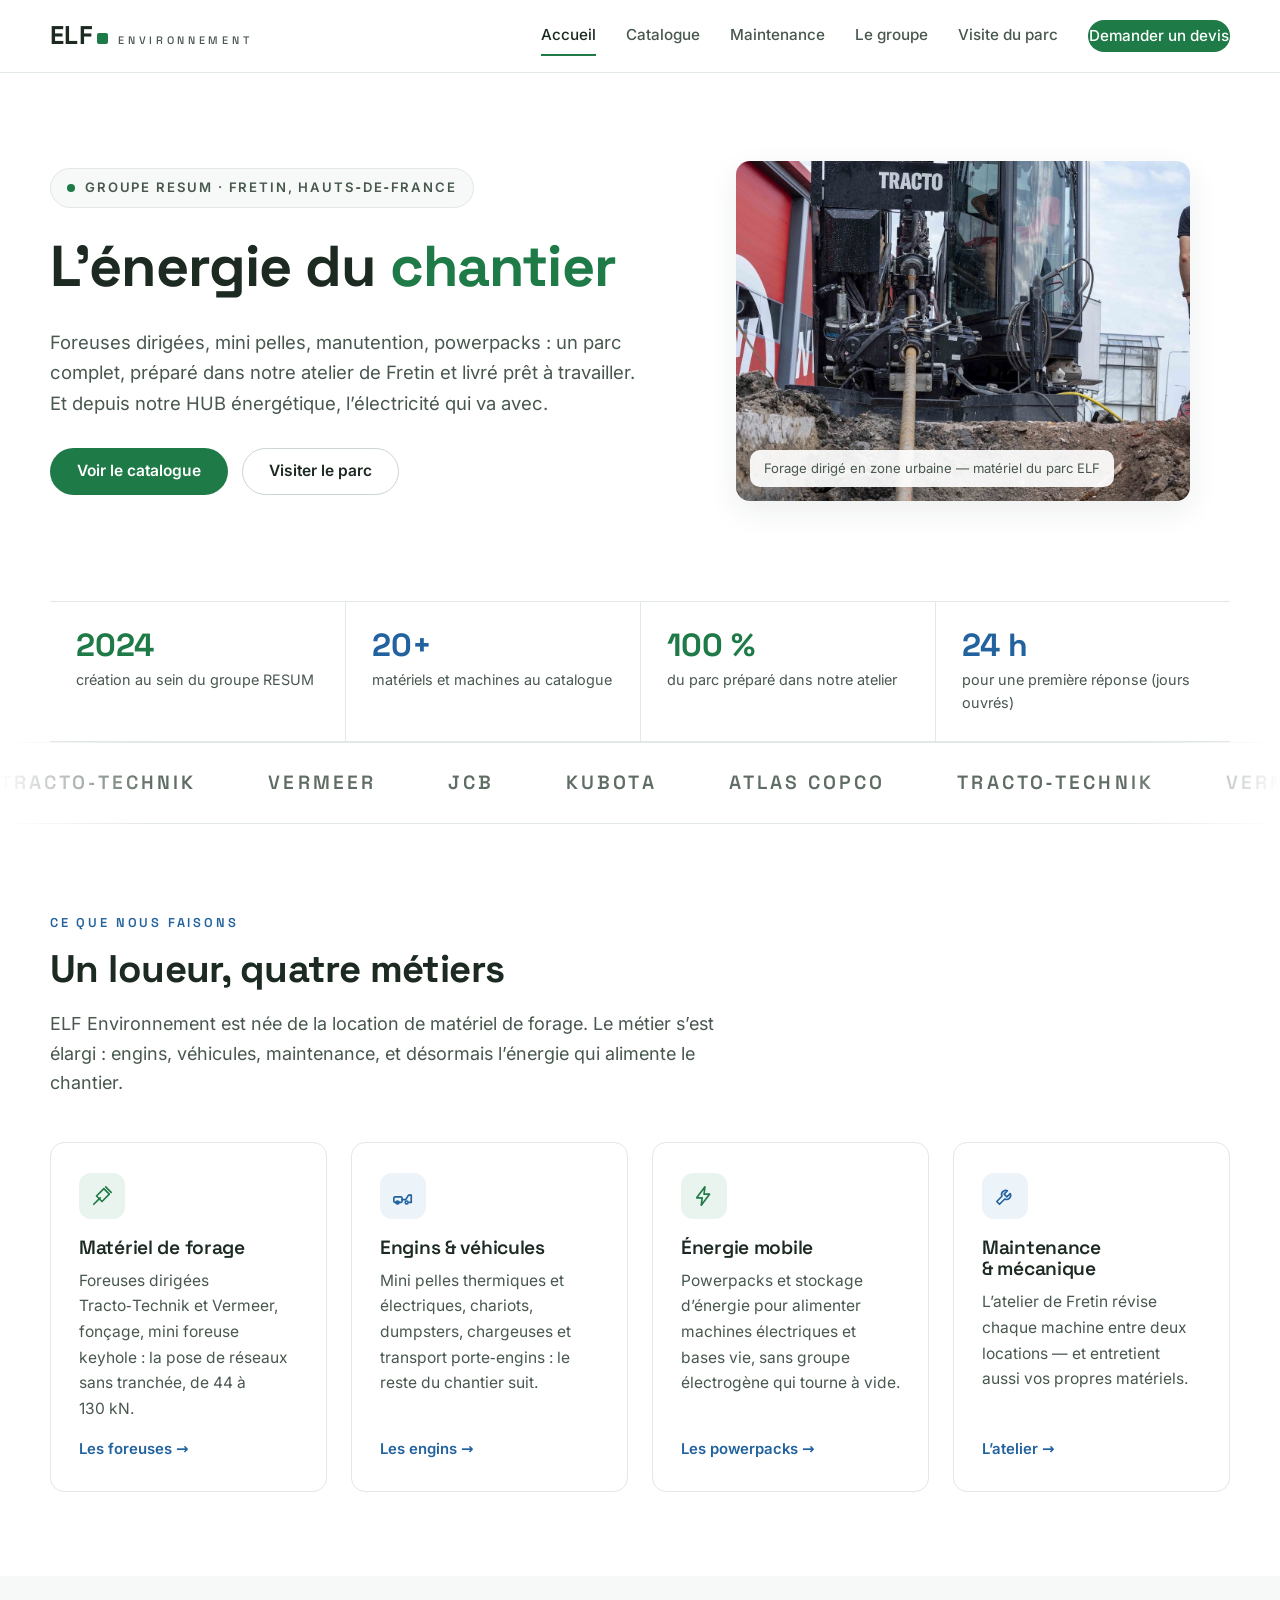
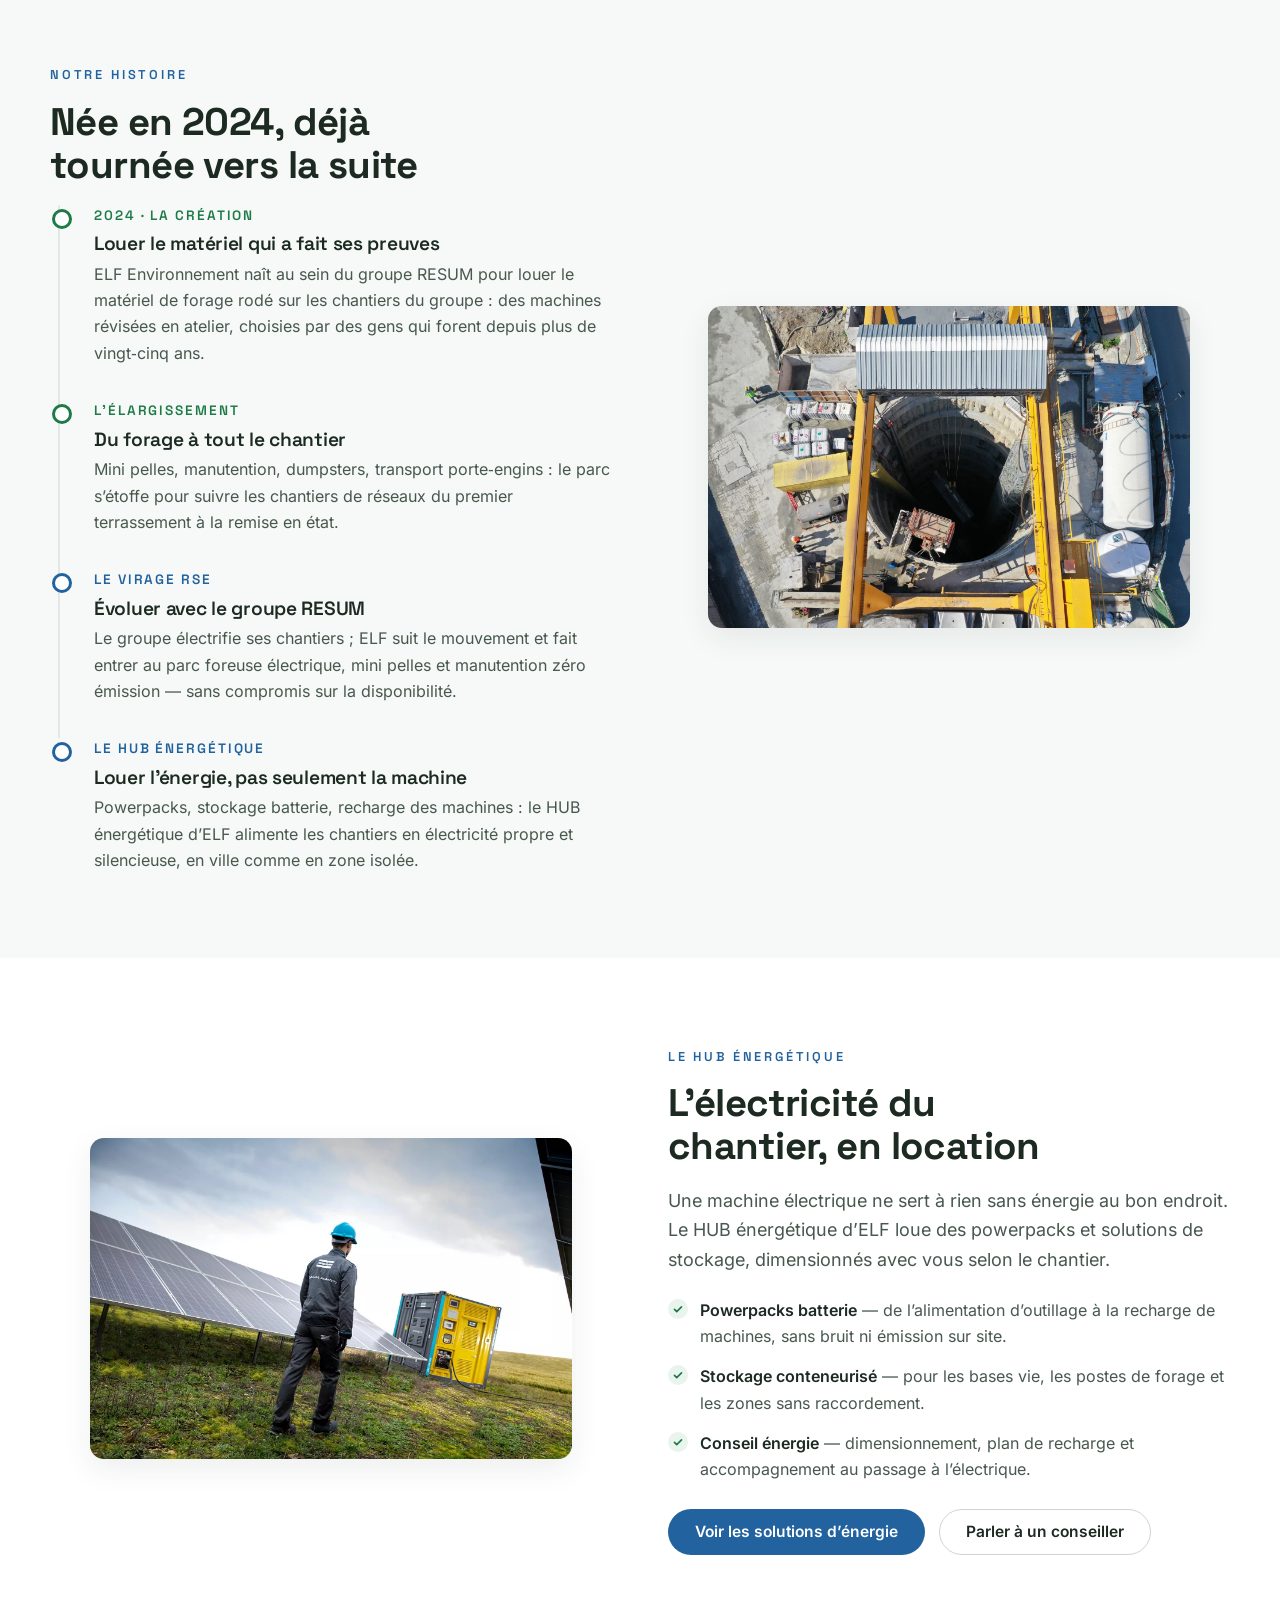
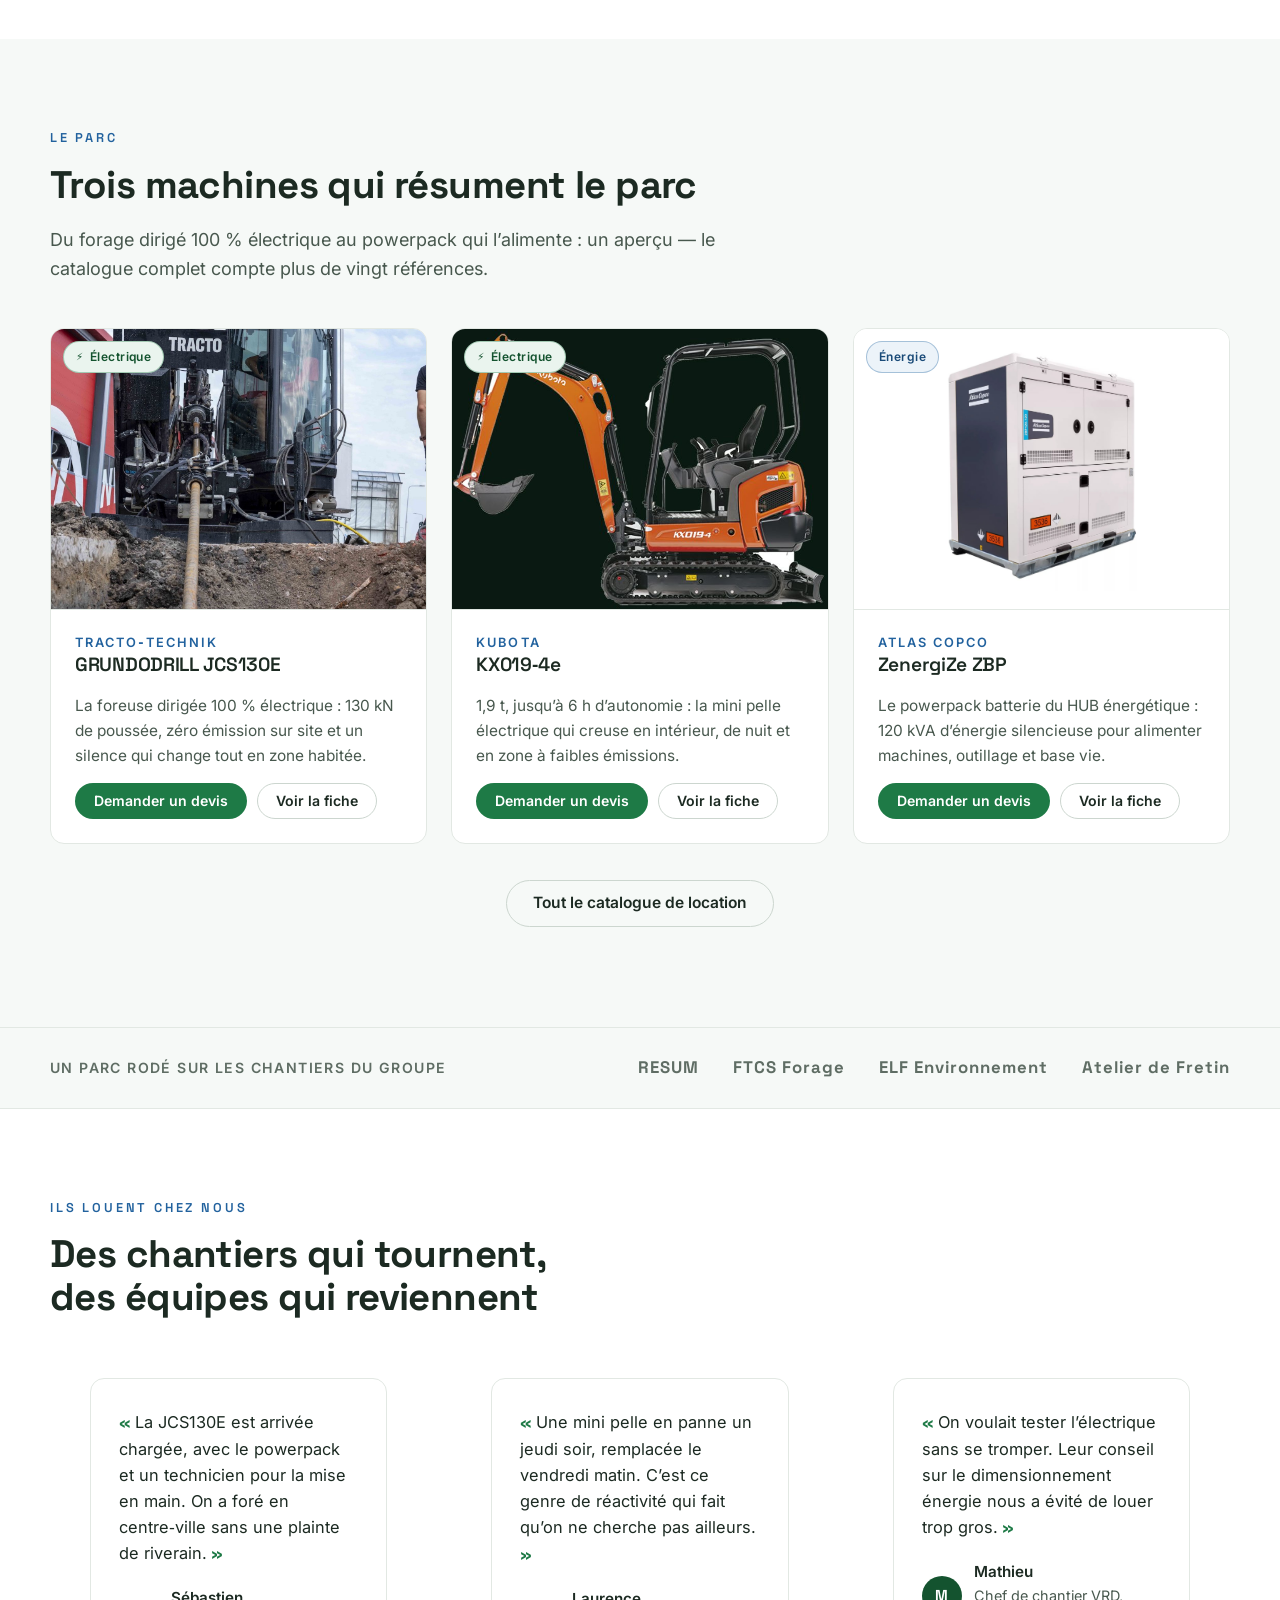
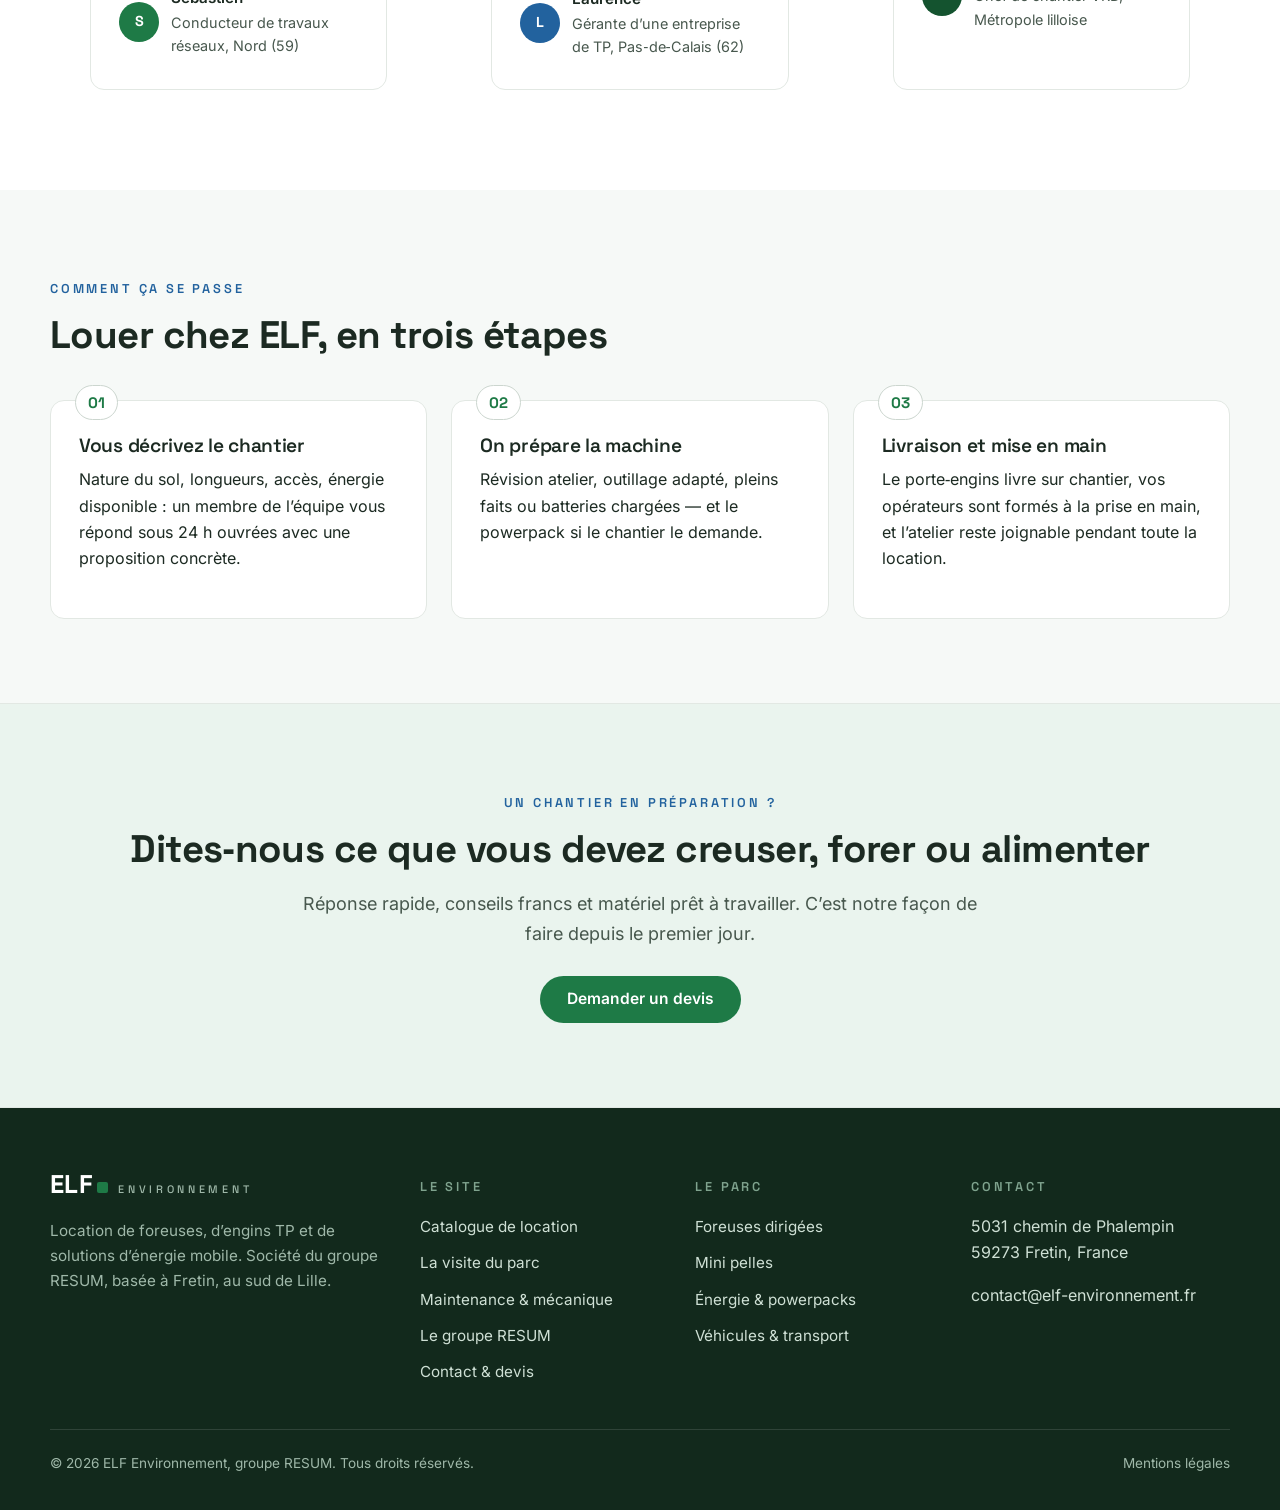
==== commit e15c14f9: "Passe qualité post-refonte : polices en préversion, contrastes, ARIA Correctifs issus de la revue à " ====
--- a/index.html
+++ b/index.html
@@ -100,10 +100,10 @@
     </div>
 
     <!-- ======================= MARQUES ======================= -->
-    <div class="marquee" aria-label="Les marques du parc">
-      <div class="marquee-track" aria-hidden="true">
+    <div class="marquee" role="group" aria-label="Les marques du parc">
+      <div class="marquee-track">
         <span>Tracto&#8209;Technik</span><span>Vermeer</span><span>JCB</span><span>Kubota</span><span>Atlas&nbsp;Copco</span>
-        <span>Tracto&#8209;Technik</span><span>Vermeer</span><span>JCB</span><span>Kubota</span><span>Atlas&nbsp;Copco</span>
+        <span aria-hidden="true">Tracto&#8209;Technik</span><span aria-hidden="true">Vermeer</span><span aria-hidden="true">JCB</span><span aria-hidden="true">Kubota</span><span aria-hidden="true">Atlas&nbsp;Copco</span>
       </div>
     </div>
 
@@ -119,7 +119,7 @@
           <article class="card facette reveal">
             <span class="card-icon" aria-hidden="true"><svg viewBox="0 0 24 24" fill="none" stroke="currentColor" stroke-width="1.8" stroke-linecap="round" stroke-linejoin="round"><path d="M3 21l7-7"/><path d="M14 4l6 6-8 8-6-6z"/><path d="M16 2l6 6"/></svg></span>
             <h3>Matériel de forage</h3>
-            <p>Foreuses dirigées Tracto&#8209;Technik et Vermeer, fonçage, mini foreuse keyhole&nbsp;: la pose de réseaux sans tranchée, de 44 à 240&nbsp;kN.</p>
+            <p>Foreuses dirigées Tracto&#8209;Technik et Vermeer, fonçage, mini foreuse keyhole&nbsp;: la pose de réseaux sans tranchée, de 44 à 130&nbsp;kN.</p>
             <a class="card-link" href="/materiel.html#foreuses">Les foreuses</a>
           </article>
           <article class="card facette reveal" style="--d:.08s">
@@ -265,7 +265,7 @@
     <div class="proof-band">
       <div class="wrap">
         <p>Un parc rodé sur les chantiers du groupe</p>
-        <div class="proof-logos" aria-label="Sociétés et partenaires">
+        <div class="proof-logos">
           <span>RESUM</span><span>FTCS&nbsp;Forage</span><span>ELF&nbsp;Environnement</span><span>Atelier&nbsp;de&nbsp;Fretin</span>
         </div>
       </div>
--- a/assets/css/style.css
+++ b/assets/css/style.css
@@ -5,13 +5,13 @@
 
 @font-face {
   font-family: 'Space Grotesk';
-  src: url('/assets/fonts/spacegrotesk-500-600-700.woff2') format('woff2');
+  src: url('../fonts/spacegrotesk-500-600-700.woff2') format('woff2');
   font-weight: 500 700;
   font-display: swap;
 }
 @font-face {
   font-family: 'Inter';
-  src: url('/assets/fonts/inter-400-500-600.woff2') format('woff2');
+  src: url('../fonts/inter-400-500-600.woff2') format('woff2');
   font-weight: 400 600;
   font-display: swap;
 }
@@ -24,7 +24,7 @@
   --panel-solid: #ffffff;
   --ink: #1c2a22;
   --ink-2: #48584e;
-  --ink-3: #6f7d74;
+  --ink-3: #5f6d64;
   --brand: #1e7a46;
   --brand-deep: #14532f;
   --blue: #22629e;
@@ -637,7 +637,7 @@
   cursor: pointer;
   transition: background 0.2s, color 0.2s, border-color 0.2s;
 }
-.filter-btn:hover { border-color: var(--brand); color: var(--brand); }
+.filter-btn:hover { border-color: var(--brand); color: var(--brand); text-decoration: none; }
 .filter-btn.is-active {
   background: var(--brand);
   border-color: var(--brand);
@@ -749,7 +749,6 @@
   color: var(--blue-deep);
 }
 
-.is-filtered-out { display: none; }
 
 /* anciennes cartes machines (accueil) */
 .machine-card {
@@ -990,17 +989,34 @@
   gap: 10px;
 }
 .visite-rail a {
+  display: flex;
+  align-items: center;
+  justify-content: center;
+  width: 24px;
+  height: 24px;
+  border-radius: 50%;
+}
+.visite-rail a::before {
+  content: '';
   width: 10px;
   height: 10px;
   border-radius: 50%;
   background: var(--line-strong);
   transition: background 0.2s, transform 0.2s;
 }
-.visite-rail a:hover, .visite-rail a.is-active {
+.visite-rail a:hover::before, .visite-rail a.is-active::before {
   background: var(--brand);
   transform: scale(1.3);
 }
-.visite-rail a span { display: none; }
+.visite-rail a span {
+  position: absolute;
+  width: 1px;
+  height: 1px;
+  margin: -1px;
+  overflow: hidden;
+  clip-path: inset(50%);
+  white-space: nowrap;
+}
 
 /* ---------- reveal ---------- */
 .reveal {
@@ -1014,6 +1030,8 @@
   .reveal { opacity: 1; transform: none; transition: none; }
   .marquee-track { animation: none; }
   .btn:hover, .card:hover, .machine-card:hover { transform: none; }
+  .machine-card:hover .machine-visual img { transform: none; transition: none; }
+  .site-header { transition: none; }
 }
 
 /* ---------- responsive ---------- */
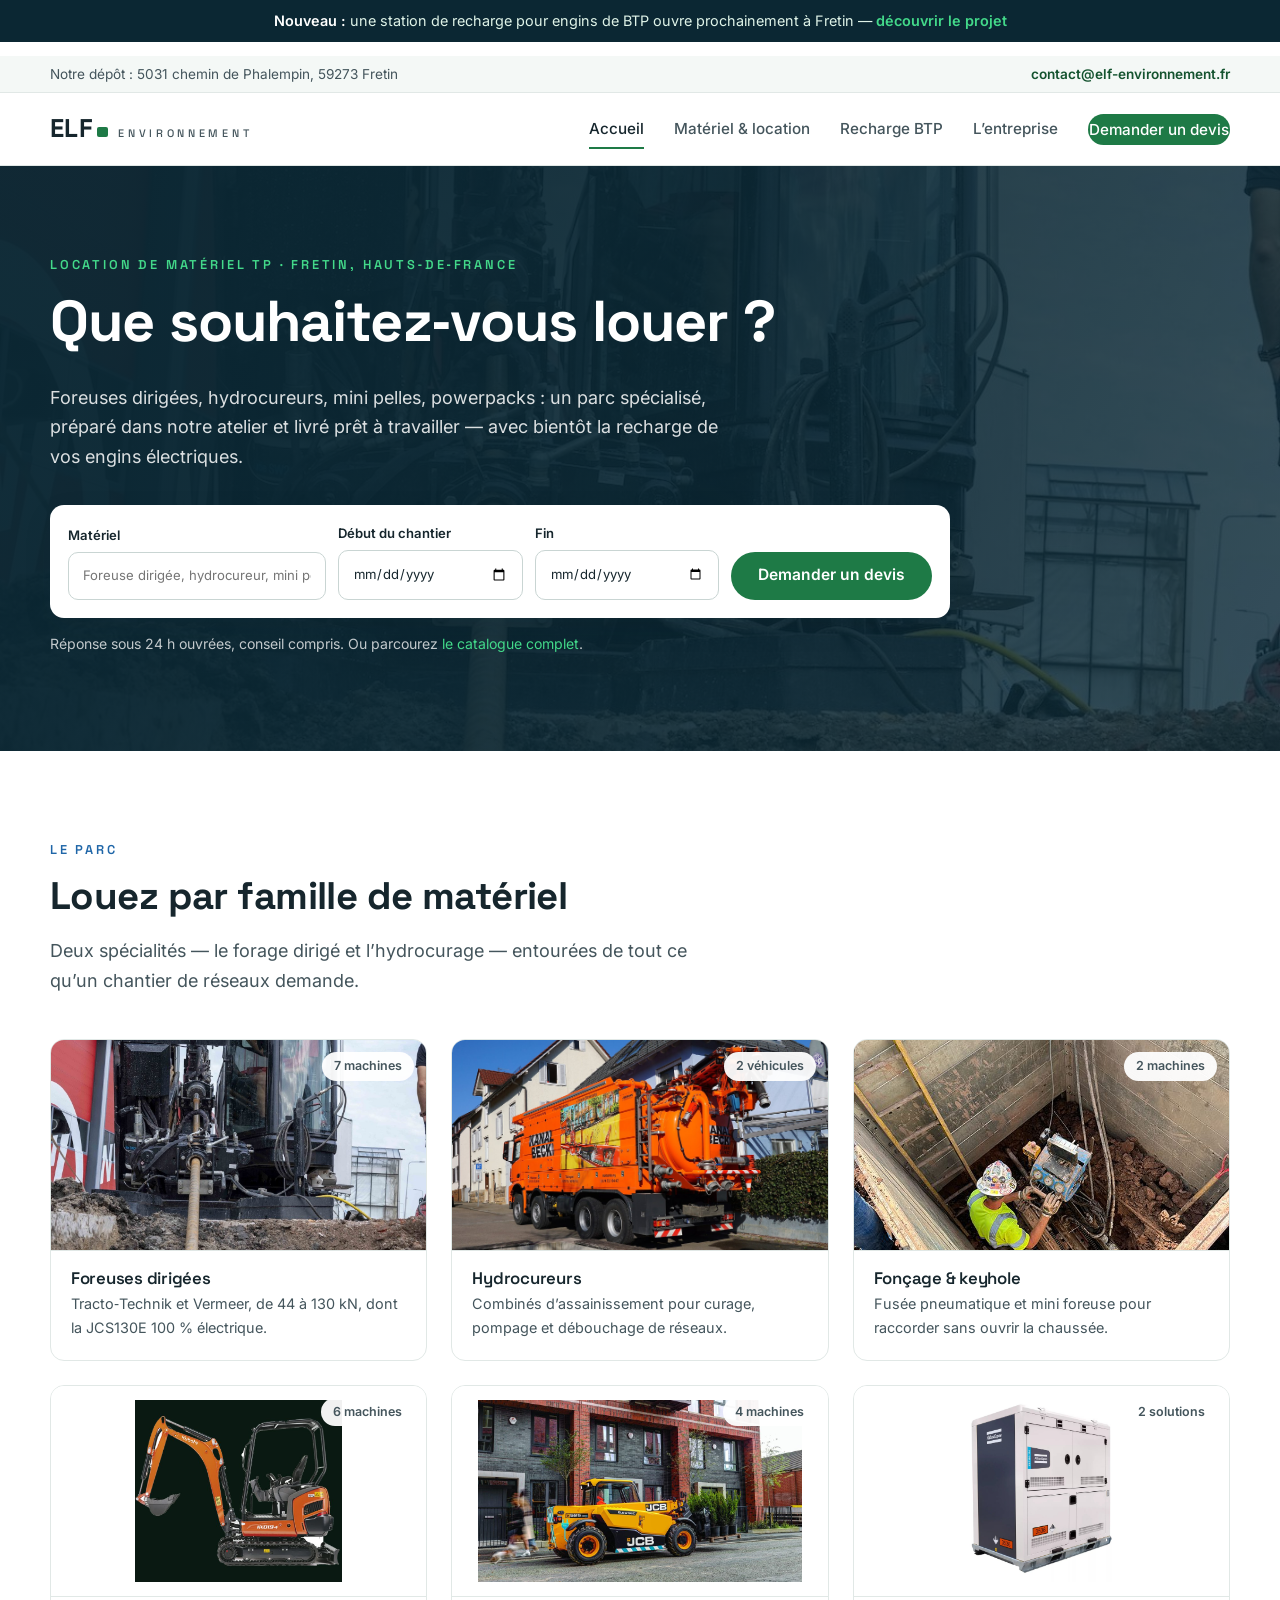
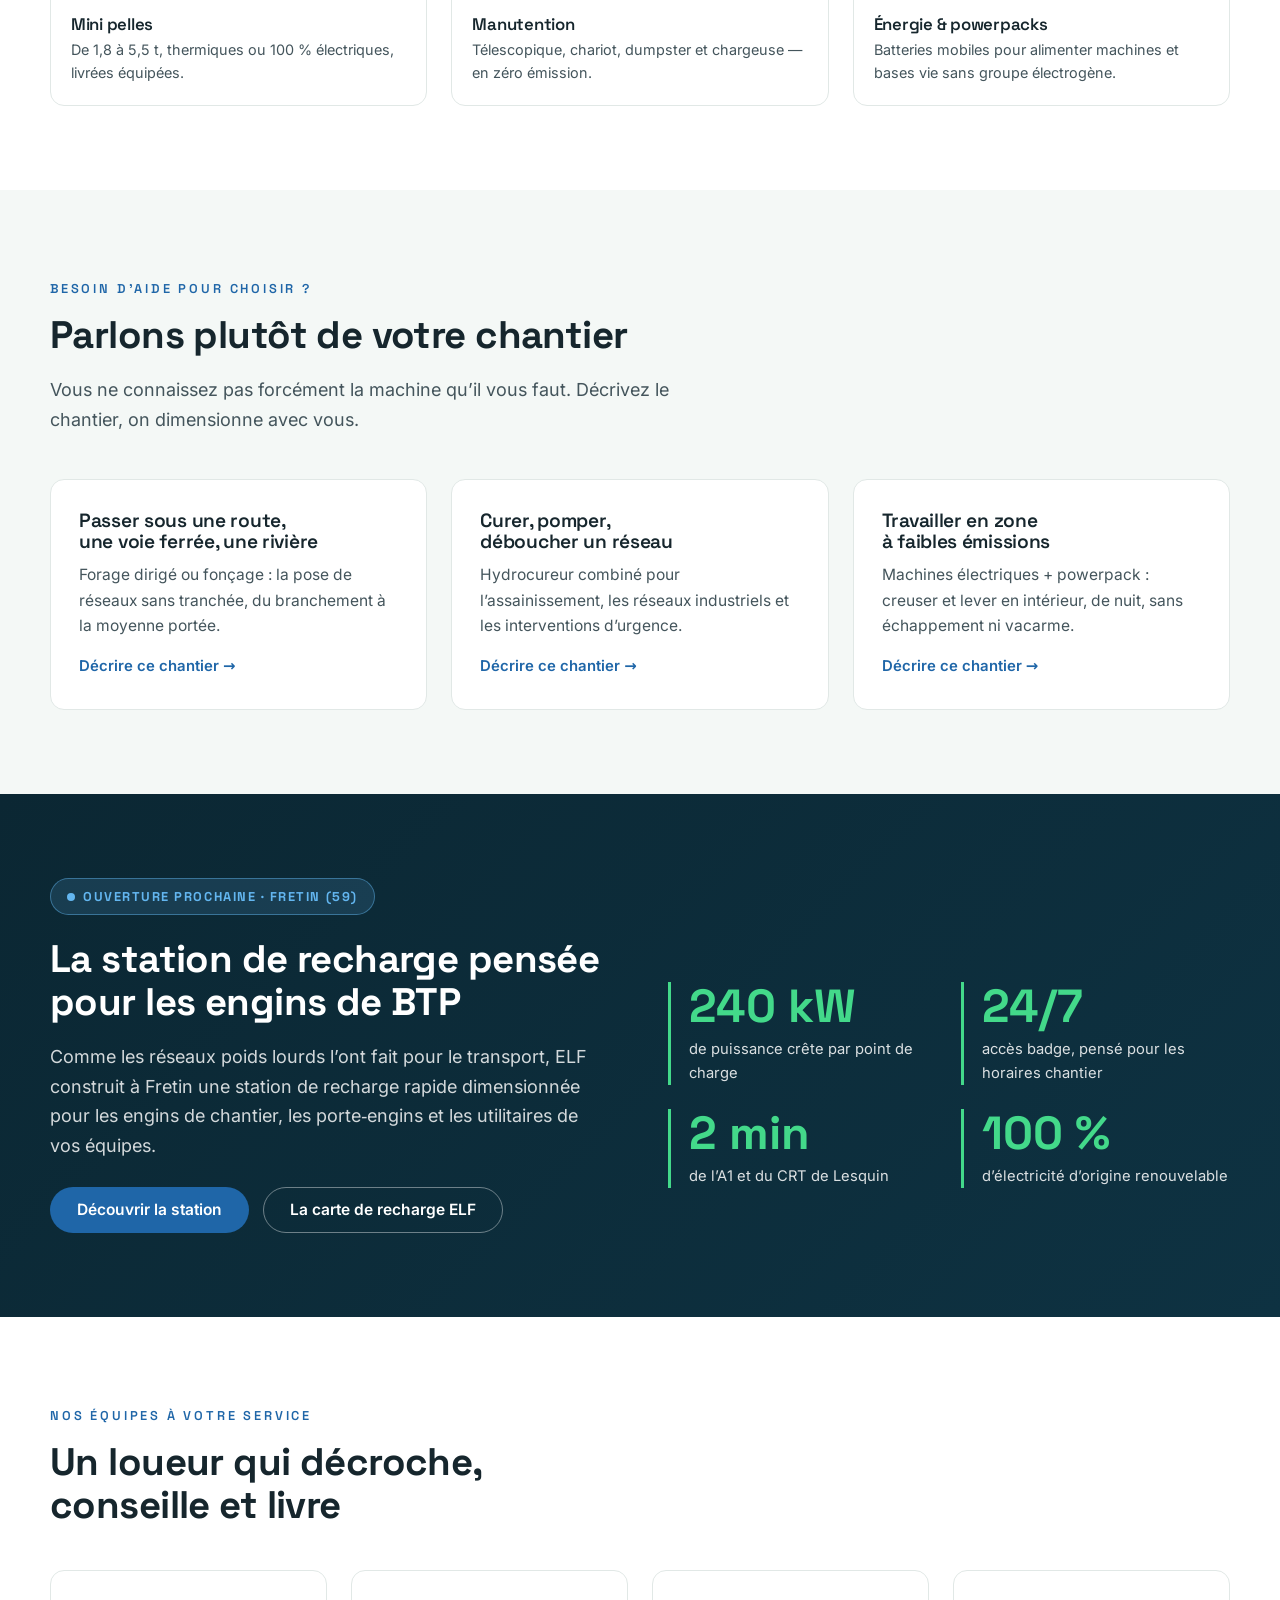
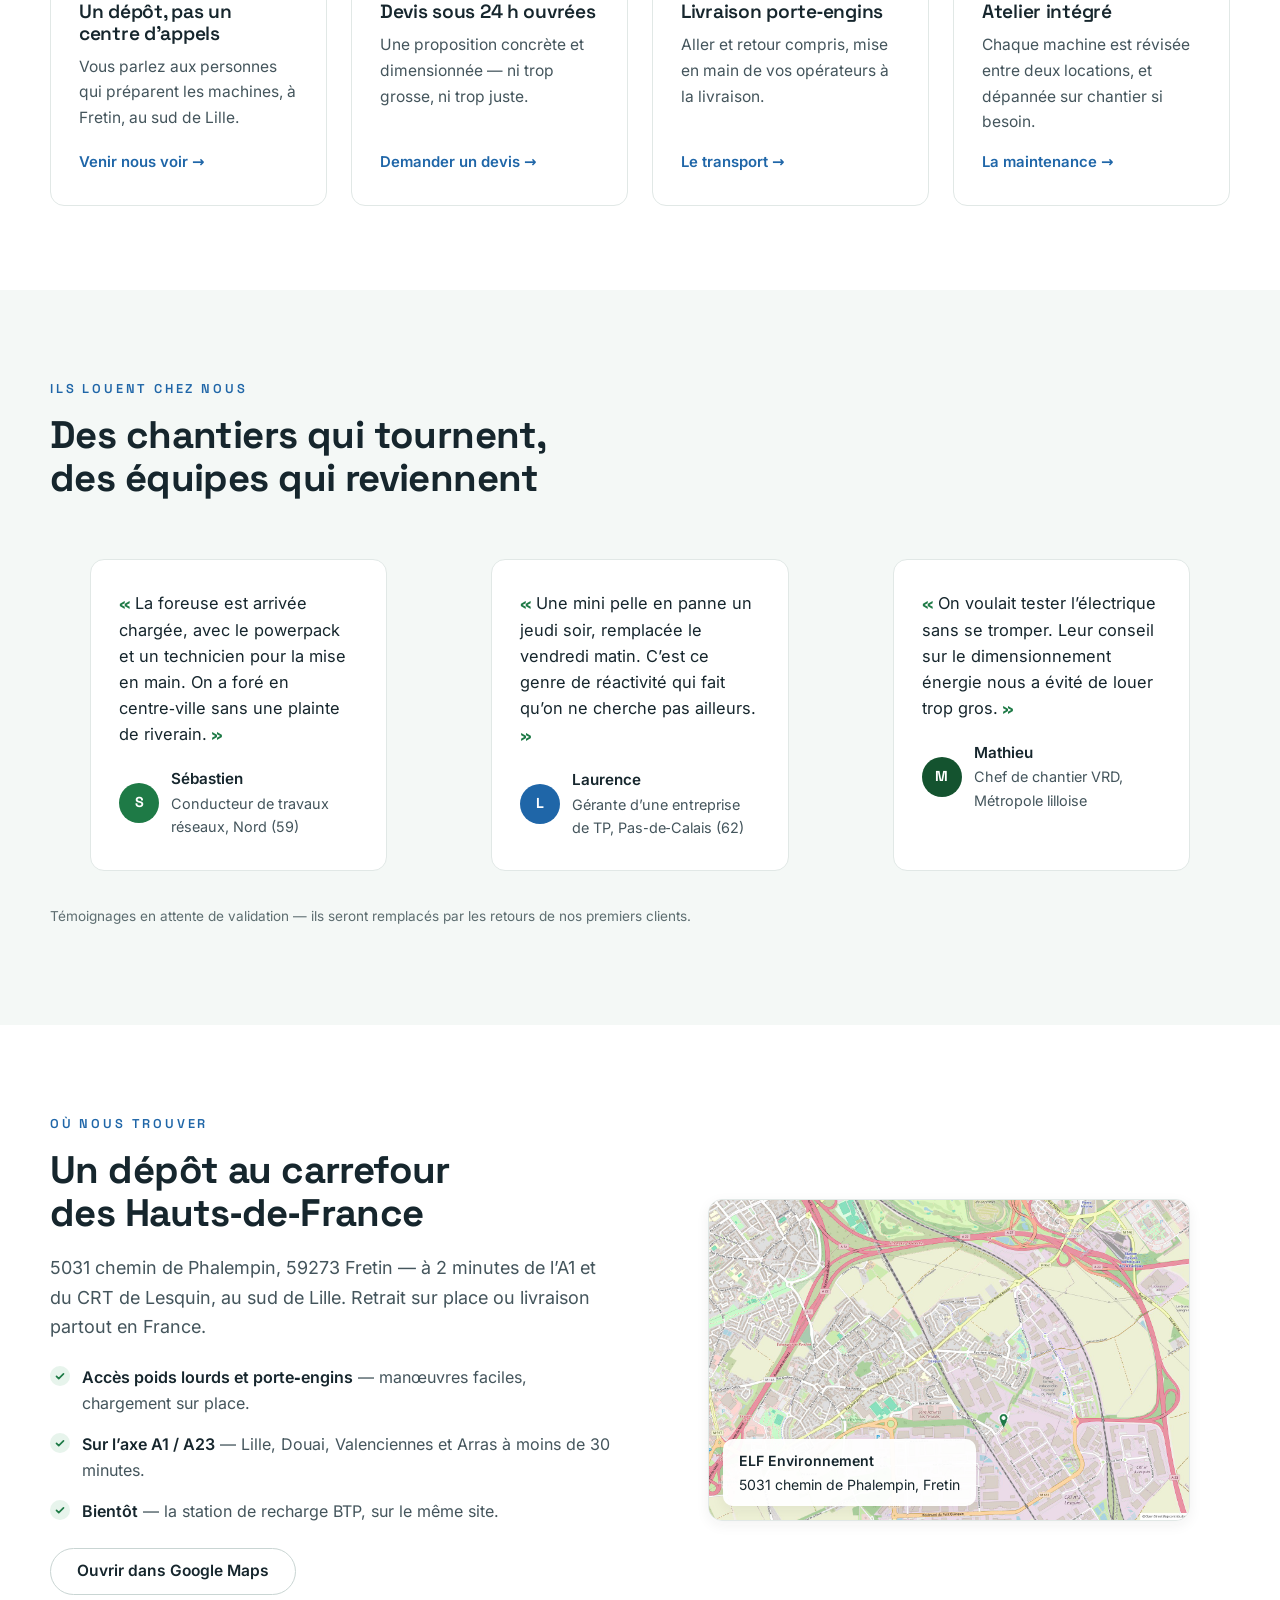
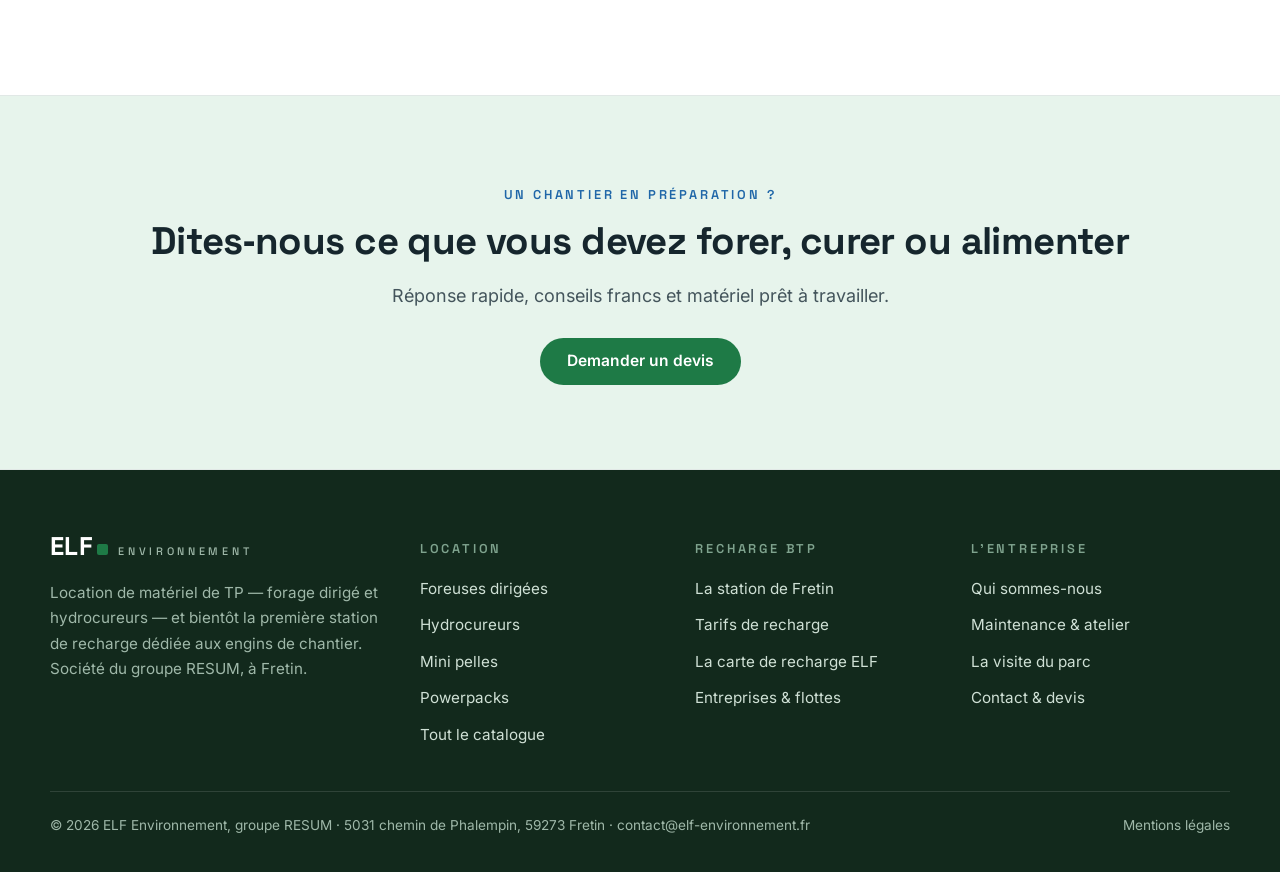
==== commit 04b26936: "Reconstruction sur les bases LOXAM / MILENCE / ELECTRA Refonte complète étape par étape, après audit" ====
--- a/index.html
+++ b/index.html
@@ -3,15 +3,15 @@
 <head>
   <meta charset="utf-8">
   <meta name="viewport" content="width=device-width, initial-scale=1">
-  <title>ELF Environnement — Location de matériel de forage, d&rsquo;engins TP et d&rsquo;énergie mobile</title>
-  <meta name="description" content="L&rsquo;énergie du chantier : location de foreuses dirigées, mini pelles, manutention, powerpacks et solutions d&rsquo;énergie mobile. ELF Environnement, société du groupe RESUM à Fretin.">
+  <title>ELF Environnement — Location de matériel TP et recharge pour engins de BTP à Fretin</title>
+  <meta name="description" content="Location de matériel de TP spécialisée forage dirigé et hydrocureurs, et bientôt la première station de recharge pour engins de chantier. À Fretin, au sud de Lille.">
   <link rel="canonical" href="https://www.elf-environnement.fr/">
   <meta name="robots" content="index, follow">
 
   <meta property="og:type" content="website">
   <meta property="og:site_name" content="ELF Environnement">
-  <meta property="og:title" content="ELF Environnement — L&rsquo;énergie du chantier">
-  <meta property="og:description" content="Location de matériel de forage, d&rsquo;engins TP et de solutions d&rsquo;énergie mobile. Un parc préparé en atelier, livré sur chantier.">
+  <meta property="og:title" content="ELF Environnement — Location de matériel TP et recharge pour engins de BTP à Fretin">
+  <meta property="og:description" content="Location de matériel de TP spécialisée forage dirigé et hydrocureurs, et bientôt la première station de recharge pour engins de chantier. À Fretin, au sud de Lille.">
   <meta property="og:url" content="https://www.elf-environnement.fr/">
   <meta property="og:image" content="https://www.elf-environnement.fr/assets/img/og-cover.jpg">
   <meta property="og:locale" content="fr_FR">
@@ -24,7 +24,6 @@
   <link rel="preload" href="/assets/fonts/spacegrotesk-500-600-700.woff2" as="font" type="font/woff2" crossorigin>
   <link rel="preload" href="/assets/fonts/inter-400-500-600.woff2" as="font" type="font/woff2" crossorigin>
   <link rel="stylesheet" href="/assets/css/style.css">
-
   <script type="application/ld+json">
   {
     "@context": "https://schema.org",
@@ -34,22 +33,24 @@
     "logo": "https://www.elf-environnement.fr/assets/img/favicon-192.png",
     "slogan": "L'énergie du chantier",
     "foundingDate": "2024",
-    "description": "Location de matériel de forage, d'engins de travaux publics et de solutions d'énergie mobile. Société du groupe RESUM.",
+    "description": "Location de matériel de TP spécialisée en forage dirigé et hydrocureurs, et station de recharge pour engins de BTP à Fretin. Société du groupe RESUM.",
     "parentOrganization": { "@type": "Organization", "name": "Groupe RESUM", "url": "https://www.resum.fr/" },
-    "address": {
-      "@type": "PostalAddress",
-      "streetAddress": "5031 chemin de Phalempin",
-      "postalCode": "59273",
-      "addressLocality": "Fretin",
-      "addressCountry": "FR"
-    },
-    "email": "contact@elf-environnement.fr",
-    "knowsAbout": ["Location de foreuses", "Forage dirigé", "Mini pelles électriques", "Powerpacks", "Énergie de chantier", "Maintenance d'engins de travaux publics"]
+    "address": { "@type": "PostalAddress", "streetAddress": "5031 chemin de Phalempin", "postalCode": "59273", "addressLocality": "Fretin", "addressCountry": "FR" },
+    "email": "contact@elf-environnement.fr"
   }
   </script>
 </head>
 <body>
   <a class="skip-link" href="#contenu">Aller au contenu</a>
+
+  <p class="annonce"><strong>Nouveau&nbsp;:</strong> une station de recharge pour engins de BTP ouvre prochainement à Fretin — <a href="/recharge.html">découvrir le projet</a></p>
+
+  <div class="preheader">
+    <div class="wrap">
+      <a href="/entreprise.html#implantation">Notre dépôt&nbsp;: 5031 chemin de Phalempin, 59273 Fretin</a>
+      <a class="tel" href="mailto:contact@elf-environnement.fr">contact@elf-environnement.fr</a>
+    </div>
+  </div>
 
   <header class="site-header">
     <div class="wrap header-inner">
@@ -62,10 +63,9 @@
       </button>
       <nav class="site-nav" id="menu" aria-label="Navigation principale">
         <a href="/" aria-current="page">Accueil</a>
-        <a href="/materiel.html">Catalogue</a>
-        <a href="/services.html">Maintenance</a>
-        <a href="/groupe.html">Le groupe</a>
-        <a href="/parc-3d.html">Visite du parc</a>
+        <a href="/materiel.html">Matériel &amp; location</a>
+        <a href="/recharge.html">Recharge BTP</a>
+        <a href="/entreprise.html">L&rsquo;entreprise</a>
         <a class="btn btn-primary btn-sm" href="/contact.html">Demander un devis</a>
       </nav>
     </div>
@@ -73,205 +73,157 @@
 
   <main id="contenu">
 
-    <!-- ======================= HERO ======================= -->
-    <section class="hero">
-      <div class="wrap">
-        <div class="reveal">
-          <p class="hero-kicker">Groupe RESUM · Fretin, Hauts&#8209;de&#8209;France</p>
-          <h1>L&rsquo;énergie du <span class="accent">chantier</span></h1>
-          <p class="hero-lede">Foreuses dirigées, mini pelles, manutention, powerpacks&nbsp;: un parc complet, préparé dans notre atelier de Fretin et livré prêt à travailler. Et depuis notre HUB énergétique, l&rsquo;électricité qui va avec.</p>
-          <div class="hero-ctas">
-            <a class="btn btn-primary" href="/materiel.html">Voir le catalogue</a>
-            <a class="btn btn-ghost" href="/parc-3d.html">Visiter le parc</a>
+    <!-- ============ HERO RECHERCHE (base Loxam) ============ -->
+    <section class="hero-loc">
+      <img class="hero-bg" src="/assets/img/electrique.jpg" alt="" aria-hidden="true" fetchpriority="high">
+      <div class="wrap">
+        <p class="kicker" style="color:var(--mint)">Location de matériel TP · Fretin, Hauts&#8209;de&#8209;France</p>
+        <h1>Que souhaitez&#8209;vous louer&nbsp;?</h1>
+        <p class="lede">Foreuses dirigées, hydrocureurs, mini pelles, powerpacks&nbsp;: un parc spécialisé, préparé dans notre atelier et livré prêt à travailler — avec bientôt la recharge de vos engins électriques.</p>
+        <form class="search-card" action="/contact.html" method="get" aria-label="Rechercher un matériel à louer">
+          <label class="field">Matériel
+            <input type="text" name="materiel" placeholder="Foreuse dirigée, hydrocureur, mini pelle…">
+          </label>
+          <label class="field">Début du chantier
+            <input type="date" name="debut">
+          </label>
+          <label class="field">Fin
+            <input type="date" name="fin">
+          </label>
+          <button class="btn btn-primary" type="submit">Demander un devis</button>
+        </form>
+        <p style="margin:14px 0 0;font-size:.88rem;color:rgba(255,255,255,.75)">Réponse sous 24&nbsp;h ouvrées, conseil compris. Ou parcourez <a href="/materiel.html" style="color:var(--mint)">le catalogue complet</a>.</p>
+      </div>
+    </section>
+
+    <!-- ============ FAMILLES ============ -->
+    <section class="section" aria-labelledby="familles-titre">
+      <div class="wrap">
+        <div class="section-head reveal">
+          <span class="kicker">Le parc</span>
+          <h2 id="familles-titre">Louez par famille de matériel</h2>
+          <p class="lede">Deux spécialités — le forage dirigé et l&rsquo;hydrocurage — entourées de tout ce qu&rsquo;un chantier de réseaux demande.</p>
+        </div>
+        <div class="grid grid-3">
+          <a class="famille-card reveal" href="/materiel.html#foreuses">
+            <span class="count">7 machines</span>
+            <img src="/assets/img/machines/tracto-jcs130e.jpg" alt="" width="800" height="450" loading="lazy">
+            <span class="famille-body"><h3>Foreuses dirigées</h3><p>Tracto&#8209;Technik et Vermeer, de 44 à 130&nbsp;kN, dont la JCS130E 100&nbsp;% électrique.</p></span>
+          </a>
+          <a class="famille-card reveal" href="/materiel.html#hydrocureurs" style="--d:.06s">
+            <span class="count">2 véhicules</span>
+            <img src="/assets/img/machines/hydrocureur-2.jpg" alt="" width="800" height="450" loading="lazy">
+            <span class="famille-body"><h3>Hydrocureurs</h3><p>Combinés d&rsquo;assainissement pour curage, pompage et débouchage de réseaux.</p></span>
+          </a>
+          <a class="famille-card reveal" href="/materiel.html#foncage" style="--d:.12s">
+            <span class="count">2 machines</span>
+            <img src="/assets/img/machines/tracto-grundopit-ks50.jpg" alt="" width="800" height="450" loading="lazy">
+            <span class="famille-body"><h3>Fonçage &amp; keyhole</h3><p>Fusée pneumatique et mini foreuse pour raccorder sans ouvrir la chaussée.</p></span>
+          </a>
+          <a class="famille-card contain reveal" href="/materiel.html#minipelles">
+            <span class="count">6 machines</span>
+            <img src="/assets/img/machines/kubota-kx019-4e.jpg" alt="" width="800" height="450" loading="lazy">
+            <span class="famille-body"><h3>Mini pelles</h3><p>De 1,8 à 5,5&nbsp;t, thermiques ou 100&nbsp;% électriques, livrées équipées.</p></span>
+          </a>
+          <a class="famille-card contain reveal" href="/materiel.html#manutention" style="--d:.06s">
+            <span class="count">4 machines</span>
+            <img src="/assets/img/machines/jcb-525-60e.jpg" alt="" width="800" height="450" loading="lazy">
+            <span class="famille-body"><h3>Manutention</h3><p>Télescopique, chariot, dumpster et chargeuse — en zéro émission.</p></span>
+          </a>
+          <a class="famille-card contain reveal" href="/materiel.html#energie" style="--d:.12s">
+            <span class="count">2 solutions</span>
+            <img src="/assets/img/machines/atlas-zbp120.jpg" alt="" width="800" height="450" loading="lazy">
+            <span class="famille-body"><h3>Énergie &amp; powerpacks</h3><p>Batteries mobiles pour alimenter machines et bases vie sans groupe électrogène.</p></span>
+          </a>
+        </div>
+      </div>
+    </section>
+
+    <!-- ============ PAR PROJET (base Loxam) ============ -->
+    <section class="section section-alt" aria-labelledby="projet-titre">
+      <div class="wrap">
+        <div class="section-head reveal">
+          <span class="kicker">Besoin d&rsquo;aide pour choisir&nbsp;?</span>
+          <h2 id="projet-titre">Parlons plutôt de votre chantier</h2>
+          <p class="lede">Vous ne connaissez pas forcément la machine qu&rsquo;il vous faut. Décrivez le chantier, on dimensionne avec vous.</p>
+        </div>
+        <div class="grid grid-3">
+          <article class="card facette reveal">
+            <h3>Passer sous une route, une voie ferrée, une rivière</h3>
+            <p>Forage dirigé ou fonçage&nbsp;: la pose de réseaux sans tranchée, du branchement à la moyenne portée.</p>
+            <a class="card-link" href="/contact.html?materiel=chantier%20de%20forage">Décrire ce chantier</a>
+          </article>
+          <article class="card facette reveal" style="--d:.08s">
+            <h3>Curer, pomper, déboucher un réseau</h3>
+            <p>Hydrocureur combiné pour l&rsquo;assainissement, les réseaux industriels et les interventions d&rsquo;urgence.</p>
+            <a class="card-link" href="/contact.html?materiel=chantier%20d%27hydrocurage">Décrire ce chantier</a>
+          </article>
+          <article class="card facette reveal" style="--d:.16s">
+            <h3>Travailler en zone à faibles émissions</h3>
+            <p>Machines électriques + powerpack&nbsp;: creuser et lever en intérieur, de nuit, sans échappement ni vacarme.</p>
+            <a class="card-link" href="/contact.html?materiel=chantier%20z%C3%A9ro%20%C3%A9mission">Décrire ce chantier</a>
+          </article>
+        </div>
+      </div>
+    </section>
+
+    <!-- ============ RECHARGE TEASER (base Milence) ============ -->
+    <section class="section section-petrol" aria-labelledby="recharge-titre">
+      <div class="wrap">
+        <span class="statut statut-soon reveal">Ouverture prochaine · Fretin (59)</span>
+        <div class="split" style="margin-top:22px">
+          <div class="reveal">
+            <h2 id="recharge-titre">La station de recharge pensée pour les engins de BTP</h2>
+            <p class="lede">Comme les réseaux poids lourds l&rsquo;ont fait pour le transport, ELF construit à Fretin une station de recharge rapide dimensionnée pour les engins de chantier, les porte&#8209;engins et les utilitaires de vos équipes.</p>
+            <div class="hero-ctas" style="margin-top:26px">
+              <a class="btn btn-blue" href="/recharge.html">Découvrir la station</a>
+              <a class="btn btn-ghost" href="/recharge.html#badge" style="color:#fff;border-color:rgba(255,255,255,.4)">La carte de recharge ELF</a>
+            </div>
           </div>
-        </div>
-        <figure class="hero-visual reveal" style="--d:.15s">
-          <img src="/assets/img/electrique.jpg" alt="Foreuse dirigée Tracto en action sur un chantier de branchement, tiges de forage engagées dans la fouille" width="1200" height="900" fetchpriority="high">
-          <figcaption>Forage dirigé en zone urbaine — matériel du parc ELF</figcaption>
-        </figure>
-      </div>
-    </section>
-
-    <div class="hero-stats wrap" role="list" aria-label="Chiffres clés">
-      <div role="listitem"><span class="stat-num">2024</span><span class="stat-label">création au sein du groupe RESUM</span></div>
-      <div role="listitem"><span class="stat-num blue">20+</span><span class="stat-label">matériels et machines au catalogue</span></div>
-      <div role="listitem"><span class="stat-num">100&nbsp;%</span><span class="stat-label">du parc préparé dans notre atelier</span></div>
-      <div role="listitem"><span class="stat-num blue">24&nbsp;h</span><span class="stat-label">pour une première réponse (jours ouvrés)</span></div>
-    </div>
-
-    <!-- ======================= MARQUES ======================= -->
-    <div class="marquee" role="group" aria-label="Les marques du parc">
-      <div class="marquee-track">
-        <span>Tracto&#8209;Technik</span><span>Vermeer</span><span>JCB</span><span>Kubota</span><span>Atlas&nbsp;Copco</span>
-        <span aria-hidden="true">Tracto&#8209;Technik</span><span aria-hidden="true">Vermeer</span><span aria-hidden="true">JCB</span><span aria-hidden="true">Kubota</span><span aria-hidden="true">Atlas&nbsp;Copco</span>
-      </div>
-    </div>
-
-    <!-- ======================= FACETTES ======================= -->
-    <section class="section" aria-labelledby="facettes-titre">
+          <div class="stat-display reveal" style="--d:.1s">
+            <div><span class="num">240&nbsp;kW</span><span class="lbl">de puissance crête par point de charge</span></div>
+            <div><span class="num">24/7</span><span class="lbl">accès badge, pensé pour les horaires chantier</span></div>
+            <div><span class="num">2&nbsp;min</span><span class="lbl">de l&rsquo;A1 et du CRT de Lesquin</span></div>
+            <div><span class="num">100&nbsp;%</span><span class="lbl">d&rsquo;électricité d&rsquo;origine renouvelable</span></div>
+          </div>
+        </div>
+      </div>
+    </section>
+
+    <!-- ============ RÉASSURANCE (base Loxam) ============ -->
+    <section class="section" aria-labelledby="service-titre">
       <div class="wrap">
         <div class="section-head reveal">
-          <span class="kicker">Ce que nous faisons</span>
-          <h2 id="facettes-titre">Un loueur, quatre métiers</h2>
-          <p class="lede">ELF Environnement est née de la location de matériel de forage. Le métier s&rsquo;est élargi&nbsp;: engins, véhicules, maintenance, et désormais l&rsquo;énergie qui alimente le chantier.</p>
+          <span class="kicker">Nos équipes à votre service</span>
+          <h2 id="service-titre">Un loueur qui décroche, conseille et livre</h2>
         </div>
         <div class="grid grid-4">
           <article class="card facette reveal">
-            <span class="card-icon" aria-hidden="true"><svg viewBox="0 0 24 24" fill="none" stroke="currentColor" stroke-width="1.8" stroke-linecap="round" stroke-linejoin="round"><path d="M3 21l7-7"/><path d="M14 4l6 6-8 8-6-6z"/><path d="M16 2l6 6"/></svg></span>
-            <h3>Matériel de forage</h3>
-            <p>Foreuses dirigées Tracto&#8209;Technik et Vermeer, fonçage, mini foreuse keyhole&nbsp;: la pose de réseaux sans tranchée, de 44 à 130&nbsp;kN.</p>
-            <a class="card-link" href="/materiel.html#foreuses">Les foreuses</a>
-          </article>
-          <article class="card facette reveal" style="--d:.08s">
-            <span class="card-icon blue" aria-hidden="true"><svg viewBox="0 0 24 24" fill="none" stroke="currentColor" stroke-width="1.8" stroke-linecap="round" stroke-linejoin="round"><rect x="2" y="13" width="9" height="6" rx="1.5"/><path d="M11 16h4l3-5h3v8h-2"/><circle cx="6" cy="19" r="1.6"/><circle cx="16" cy="19" r="1.6"/></svg></span>
-            <h3>Engins &amp; véhicules</h3>
-            <p>Mini pelles thermiques et électriques, chariots, dumpsters, chargeuses et transport porte&#8209;engins&nbsp;: le reste du chantier suit.</p>
-            <a class="card-link" href="/materiel.html#minipelles">Les engins</a>
-          </article>
-          <article class="card facette reveal" style="--d:.16s">
-            <span class="card-icon" aria-hidden="true"><svg viewBox="0 0 24 24" fill="none" stroke="currentColor" stroke-width="1.8" stroke-linecap="round" stroke-linejoin="round"><path d="M13 2L4 14h6l-1 8 9-12h-6z"/></svg></span>
-            <h3>Énergie mobile</h3>
-            <p>Powerpacks et stockage d&rsquo;énergie pour alimenter machines électriques et bases vie, sans groupe électrogène qui tourne à vide.</p>
-            <a class="card-link" href="/materiel.html#energie">Les powerpacks</a>
-          </article>
-          <article class="card facette reveal" style="--d:.24s">
-            <span class="card-icon blue" aria-hidden="true"><svg viewBox="0 0 24 24" fill="none" stroke="currentColor" stroke-width="1.8" stroke-linecap="round" stroke-linejoin="round"><path d="M14.7 6.3a4.5 4.5 0 0 0-6 6L3 18l3 3 5.7-5.7a4.5 4.5 0 0 0 6-6L14 13l-3-3z"/></svg></span>
-            <h3>Maintenance &amp; mécanique</h3>
-            <p>L&rsquo;atelier de Fretin révise chaque machine entre deux locations — et entretient aussi vos propres matériels.</p>
-            <a class="card-link" href="/services.html">L&rsquo;atelier</a>
-          </article>
-        </div>
-      </div>
-    </section>
-
-    <!-- ======================= HISTOIRE ======================= -->
-    <section class="section section-alt" aria-labelledby="histoire-titre">
-      <div class="wrap split">
-        <div class="reveal">
-          <span class="kicker">Notre histoire</span>
-          <h2 id="histoire-titre">Née en 2024, déjà tournée vers la suite</h2>
-          <ol class="timeline">
-            <li>
-              <span class="step">2024 · La création</span>
-              <h3>Louer le matériel qui a fait ses preuves</h3>
-              <p>ELF Environnement naît au sein du groupe RESUM pour louer le matériel de forage rodé sur les chantiers du groupe&nbsp;: des machines révisées en atelier, choisies par des gens qui forent depuis plus de vingt&#8209;cinq ans.</p>
-            </li>
-            <li>
-              <span class="step">L&rsquo;élargissement</span>
-              <h3>Du forage à tout le chantier</h3>
-              <p>Mini pelles, manutention, dumpsters, transport porte&#8209;engins&nbsp;: le parc s&rsquo;étoffe pour suivre les chantiers de réseaux du premier terrassement à la remise en état.</p>
-            </li>
-            <li class="blue">
-              <span class="step">Le virage RSE</span>
-              <h3>Évoluer avec le groupe RESUM</h3>
-              <p>Le groupe électrifie ses chantiers&nbsp;; ELF suit le mouvement et fait entrer au parc foreuse électrique, mini pelles et manutention zéro émission — sans compromis sur la disponibilité.</p>
-            </li>
-            <li class="blue">
-              <span class="step">Le HUB énergétique</span>
-              <h3>Louer l&rsquo;énergie, pas seulement la machine</h3>
-              <p>Powerpacks, stockage batterie, recharge des machines&nbsp;: le HUB énergétique d&rsquo;ELF alimente les chantiers en électricité propre et silencieuse, en ville comme en zone isolée.</p>
-            </li>
-          </ol>
-        </div>
-        <figure class="split-visual reveal" style="--d:.12s">
-          <img src="/assets/img/chantier-forage.jpg" alt="Vue aérienne d&rsquo;un chantier de fonçage&nbsp;: puits circulaire, portique jaune et cuves de bentonite" width="1680" height="1120" loading="lazy">
-        </figure>
-      </div>
-    </section>
-
-    <!-- ======================= HUB ÉNERGÉTIQUE ======================= -->
-    <section class="section" aria-labelledby="hub-titre">
-      <div class="wrap split">
-        <figure class="split-visual reveal">
-          <img src="/assets/img/energie-hub.jpg" alt="Conteneur de stockage d&rsquo;énergie Atlas Copco ZenergiZe raccordé à un champ de panneaux solaires" width="1600" height="1067" loading="lazy">
-        </figure>
-        <div class="reveal" style="--d:.12s">
-          <span class="kicker">Le HUB énergétique</span>
-          <h2 id="hub-titre">L&rsquo;électricité du chantier, en location</h2>
-          <p class="lede">Une machine électrique ne sert à rien sans énergie au bon endroit. Le HUB énergétique d&rsquo;ELF loue des powerpacks et solutions de stockage, dimensionnés avec vous selon le chantier.</p>
-          <ul class="checklist">
-            <li><span><strong>Powerpacks batterie</strong> — de l&rsquo;alimentation d&rsquo;outillage à la recharge de machines, sans bruit ni émission sur site.</span></li>
-            <li><span><strong>Stockage conteneurisé</strong> — pour les bases vie, les postes de forage et les zones sans raccordement.</span></li>
-            <li><span><strong>Conseil énergie</strong> — dimensionnement, plan de recharge et accompagnement au passage à l&rsquo;électrique.</span></li>
-          </ul>
-          <div class="hero-ctas" style="margin-top:26px">
-            <a class="btn btn-blue" href="/materiel.html#energie">Voir les solutions d&rsquo;énergie</a>
-            <a class="btn btn-ghost" href="/contact.html">Parler à un conseiller</a>
-          </div>
-        </div>
-      </div>
-    </section>
-
-    <!-- ======================= MACHINES PHARES ======================= -->
-    <section class="section section-alt" aria-labelledby="phares-titre">
-      <div class="wrap">
-        <div class="section-head reveal">
-          <span class="kicker">Le parc</span>
-          <h2 id="phares-titre">Trois machines qui résument le parc</h2>
-          <p class="lede">Du forage dirigé 100&nbsp;% électrique au powerpack qui l&rsquo;alimente&nbsp;: un aperçu — le catalogue complet compte plus de vingt références.</p>
-        </div>
-        <div class="grid grid-3">
-          <article class="machine-card reveal">
-            <div class="machine-visual">
-              <span class="badge badge-elec">Électrique</span>
-              <img src="/assets/img/machines/tracto-jcs130e.jpg" alt="Foreuse de forage dirigé électrique Tracto GRUNDODRILL JCS130E" loading="lazy" width="800" height="600">
-            </div>
-            <div class="machine-body">
-              <span class="machine-marque">Tracto&#8209;Technik</span>
-              <h3>GRUNDODRILL JCS130E</h3>
-              <p class="machine-desc">La foreuse dirigée 100&nbsp;% électrique&nbsp;: 130&nbsp;kN de poussée, zéro émission sur site et un silence qui change tout en zone habitée.</p>
-              <div class="catalog-ctas">
-                <a class="btn btn-primary btn-sm" href="/contact.html?materiel=GRUNDODRILL%20JCS130E">Demander un devis</a>
-                <a class="btn btn-ghost btn-sm" href="/materiel.html#foreuses">Voir la fiche</a>
-              </div>
-            </div>
-          </article>
-          <article class="machine-card reveal" style="--d:.1s">
-            <div class="machine-visual">
-              <span class="badge badge-elec">Électrique</span>
-              <img src="/assets/img/machines/kubota-kx019-4e.jpg" alt="Mini pelle électrique Kubota KX019-4e" loading="lazy" width="800" height="600">
-            </div>
-            <div class="machine-body">
-              <span class="machine-marque">Kubota</span>
-              <h3>KX019&#8209;4e</h3>
-              <p class="machine-desc">1,9&nbsp;t, jusqu&rsquo;à 6&nbsp;h d&rsquo;autonomie&nbsp;: la mini pelle électrique qui creuse en intérieur, de nuit et en zone à faibles émissions.</p>
-              <div class="catalog-ctas">
-                <a class="btn btn-primary btn-sm" href="/contact.html?materiel=Kubota%20KX019-4e">Demander un devis</a>
-                <a class="btn btn-ghost btn-sm" href="/materiel.html#minipelles">Voir la fiche</a>
-              </div>
-            </div>
-          </article>
-          <article class="machine-card reveal" style="--d:.2s">
-            <div class="machine-visual contain">
-              <span class="badge badge-blue">Énergie</span>
-              <img src="/assets/img/machines/atlas-zbp120.jpg" alt="Powerpack batterie Atlas Copco ZenergiZe ZBP 120-120" loading="lazy" width="800" height="600">
-            </div>
-            <div class="machine-body">
-              <span class="machine-marque">Atlas Copco</span>
-              <h3>ZenergiZe ZBP</h3>
-              <p class="machine-desc">Le powerpack batterie du HUB énergétique&nbsp;: 120&nbsp;kVA d&rsquo;énergie silencieuse pour alimenter machines, outillage et base vie.</p>
-              <div class="catalog-ctas">
-                <a class="btn btn-primary btn-sm" href="/contact.html?materiel=Powerpack%20ZenergiZe">Demander un devis</a>
-                <a class="btn btn-ghost btn-sm" href="/materiel.html#energie">Voir la fiche</a>
-              </div>
-            </div>
-          </article>
-        </div>
-        <p class="center reveal" style="margin-top:36px"><a class="btn btn-ghost" href="/materiel.html">Tout le catalogue de location</a></p>
-      </div>
-    </section>
-
-    <!-- ======================= PREUVES SOCIALES ======================= -->
-    <div class="proof-band">
-      <div class="wrap">
-        <p>Un parc rodé sur les chantiers du groupe</p>
-        <div class="proof-logos">
-          <span>RESUM</span><span>FTCS&nbsp;Forage</span><span>ELF&nbsp;Environnement</span><span>Atelier&nbsp;de&nbsp;Fretin</span>
-        </div>
-      </div>
-    </div>
-
-    <section class="section" aria-labelledby="avis-titre">
+            <h3>Un dépôt, pas un centre d&rsquo;appels</h3>
+            <p>Vous parlez aux personnes qui préparent les machines, à Fretin, au sud de Lille.</p>
+            <a class="card-link" href="/entreprise.html#implantation">Venir nous voir</a>
+          </article>
+          <article class="card facette reveal" style="--d:.06s">
+            <h3>Devis sous 24&nbsp;h ouvrées</h3>
+            <p>Une proposition concrète et dimensionnée — ni trop grosse, ni trop juste.</p>
+            <a class="card-link" href="/contact.html">Demander un devis</a>
+          </article>
+          <article class="card facette reveal" style="--d:.12s">
+            <h3>Livraison porte&#8209;engins</h3>
+            <p>Aller et retour compris, mise en main de vos opérateurs à la livraison.</p>
+            <a class="card-link" href="/materiel.html#vehicules">Le transport</a>
+          </article>
+          <article class="card facette reveal" style="--d:.18s">
+            <h3>Atelier intégré</h3>
+            <p>Chaque machine est révisée entre deux locations, et dépannée sur chantier si besoin.</p>
+            <a class="card-link" href="/services.html">La maintenance</a>
+          </article>
+        </div>
+      </div>
+    </section>
+
+    <!-- ============ AVIS ============ -->
+    <section class="section section-alt" aria-labelledby="avis-titre">
       <div class="wrap">
         <div class="section-head reveal">
           <span class="kicker">Ils louent chez nous</span>
@@ -279,7 +231,7 @@
         </div>
         <div class="grid grid-3">
           <figure class="quote-card reveal">
-            <blockquote>La JCS130E est arrivée chargée, avec le powerpack et un technicien pour la mise en main. On a foré en centre&#8209;ville sans une plainte de riverain.</blockquote>
+            <blockquote>La foreuse est arrivée chargée, avec le powerpack et un technicien pour la mise en main. On a foré en centre&#8209;ville sans une plainte de riverain.</blockquote>
             <figcaption><span class="quote-avatar" aria-hidden="true">S</span><span><b>Sébastien</b> Conducteur de travaux réseaux, Nord (59)</span></figcaption>
           </figure>
           <figure class="quote-card reveal" style="--d:.1s">
@@ -291,39 +243,37 @@
             <figcaption><span class="quote-avatar" aria-hidden="true">M</span><span><b>Mathieu</b> Chef de chantier VRD, Métropole lilloise</span></figcaption>
           </figure>
         </div>
-      </div>
-    </section>
-
-    <!-- ======================= PROCESS ======================= -->
-    <section class="section section-alt" aria-labelledby="process-titre">
-      <div class="wrap">
-        <div class="section-head reveal">
-          <span class="kicker">Comment ça se passe</span>
-          <h2 id="process-titre">Louer chez ELF, en trois étapes</h2>
-        </div>
-        <div class="grid grid-3 steps">
-          <article class="card reveal">
-            <h3>Vous décrivez le chantier</h3>
-            <p>Nature du sol, longueurs, accès, énergie disponible&nbsp;: un membre de l&rsquo;équipe vous répond sous 24&nbsp;h ouvrées avec une proposition concrète.</p>
-          </article>
-          <article class="card reveal" style="--d:.1s">
-            <h3>On prépare la machine</h3>
-            <p>Révision atelier, outillage adapté, pleins faits ou batteries chargées — et le powerpack si le chantier le demande.</p>
-          </article>
-          <article class="card reveal" style="--d:.2s">
-            <h3>Livraison et mise en main</h3>
-            <p>Le porte&#8209;engins livre sur chantier, vos opérateurs sont formés à la prise en main, et l&rsquo;atelier reste joignable pendant toute la location.</p>
-          </article>
-        </div>
-      </div>
-    </section>
-
-    <!-- ======================= CTA ======================= -->
+        <p class="tarif-note reveal">Témoignages en attente de validation — ils seront remplacés par les retours de nos premiers clients.</p>
+      </div>
+    </section>
+
+    <!-- ============ IMPLANTATION ============ -->
+    <section class="section" id="implantation" aria-labelledby="implantation-titre">
+      <div class="wrap split">
+        <div class="reveal">
+          <span class="kicker">Où nous trouver</span>
+          <h2 id="implantation-titre">Un dépôt au carrefour des Hauts&#8209;de&#8209;France</h2>
+          <p class="lede">5031 chemin de Phalempin, 59273 Fretin — à 2 minutes de l&rsquo;A1 et du CRT de Lesquin, au sud de Lille. Retrait sur place ou livraison partout en France.</p>
+          <ul class="checklist">
+            <li><span><strong>Accès poids lourds et porte&#8209;engins</strong> — manœuvres faciles, chargement sur place.</span></li>
+            <li><span><strong>Sur l&rsquo;axe A1 / A23</strong> — Lille, Douai, Valenciennes et Arras à moins de 30 minutes.</span></li>
+            <li><span><strong>Bientôt</strong> — la station de recharge BTP, sur le même site.</span></li>
+          </ul>
+          <p style="margin-top:24px"><a class="btn btn-ghost" href="https://www.google.com/maps/search/?api=1&amp;query=5031+chemin+de+Phalempin+59273+Fretin" rel="noopener" target="_blank">Ouvrir dans Google Maps</a></p>
+        </div>
+        <figure class="map-card reveal" style="--d:.1s">
+          <img src="/assets/img/carte-fretin.jpg" alt="Carte OpenStreetMap situant le dépôt ELF Environnement chemin de Phalempin à Fretin, près de l'A1 et du CRT de Lesquin" width="1536" height="1024" loading="lazy">
+          <figcaption class="map-legende"><b>ELF Environnement</b>5031 chemin de Phalempin, Fretin</figcaption>
+        </figure>
+      </div>
+    </section>
+
+    <!-- ============ CTA ============ -->
     <section class="cta-band">
       <div class="wrap reveal">
         <span class="kicker">Un chantier en préparation&nbsp;?</span>
-        <h2>Dites&#8209;nous ce que vous devez creuser, forer ou alimenter</h2>
-        <p class="lede">Réponse rapide, conseils francs et matériel prêt à travailler. C&rsquo;est notre façon de faire depuis le premier jour.</p>
+        <h2>Dites&#8209;nous ce que vous devez forer, curer ou alimenter</h2>
+        <p class="lede">Réponse rapide, conseils francs et matériel prêt à travailler.</p>
         <a class="btn btn-primary" href="/contact.html">Demander un devis</a>
       </div>
     </section>
@@ -337,35 +287,39 @@
           <span class="brand-main">ELF</span>
           <span class="brand-sub">Environnement</span>
         </a>
-        <p style="margin-top:18px">Location de foreuses, d&rsquo;engins TP et de solutions d&rsquo;énergie mobile. Société du groupe RESUM, basée à Fretin, au sud de Lille.</p>
+        <p style="margin-top:18px">Location de matériel de TP — forage dirigé et hydrocureurs — et bientôt la première station de recharge dédiée aux engins de chantier. Société du groupe RESUM, à Fretin.</p>
       </div>
       <div>
-        <p class="footer-h">Le site</p>
+        <p class="footer-h">Location</p>
         <ul>
-          <li><a href="/materiel.html">Catalogue de location</a></li>
+          <li><a href="/materiel.html#foreuses">Foreuses dirigées</a></li>
+          <li><a href="/materiel.html#hydrocureurs">Hydrocureurs</a></li>
+          <li><a href="/materiel.html#minipelles">Mini pelles</a></li>
+          <li><a href="/materiel.html#energie">Powerpacks</a></li>
+          <li><a href="/materiel.html">Tout le catalogue</a></li>
+        </ul>
+      </div>
+      <div>
+        <p class="footer-h">Recharge BTP</p>
+        <ul>
+          <li><a href="/recharge.html#station">La station de Fretin</a></li>
+          <li><a href="/recharge.html#tarifs">Tarifs de recharge</a></li>
+          <li><a href="/recharge.html#badge">La carte de recharge ELF</a></li>
+          <li><a href="/recharge.html#flottes">Entreprises &amp; flottes</a></li>
+        </ul>
+      </div>
+      <div>
+        <p class="footer-h">L&rsquo;entreprise</p>
+        <ul>
+          <li><a href="/entreprise.html">Qui sommes-nous</a></li>
+          <li><a href="/services.html">Maintenance &amp; atelier</a></li>
           <li><a href="/parc-3d.html">La visite du parc</a></li>
-          <li><a href="/services.html">Maintenance &amp; mécanique</a></li>
-          <li><a href="/groupe.html">Le groupe RESUM</a></li>
           <li><a href="/contact.html">Contact &amp; devis</a></li>
         </ul>
       </div>
-      <div>
-        <p class="footer-h">Le parc</p>
-        <ul>
-          <li><a href="/materiel.html#foreuses">Foreuses dirigées</a></li>
-          <li><a href="/materiel.html#minipelles">Mini pelles</a></li>
-          <li><a href="/materiel.html#energie">Énergie &amp; powerpacks</a></li>
-          <li><a href="/materiel.html#vehicules">Véhicules &amp; transport</a></li>
-        </ul>
-      </div>
-      <div>
-        <p class="footer-h">Contact</p>
-        <p>5031 chemin de Phalempin<br>59273 Fretin, France</p>
-        <p><a href="mailto:contact@elf-environnement.fr">contact@elf-environnement.fr</a></p>
-      </div>
     </div>
     <div class="wrap footer-bottom">
-      <p>© <span data-year>2026</span> ELF Environnement, groupe RESUM. Tous droits réservés.</p>
+      <p>© <span data-year>2026</span> ELF Environnement, groupe RESUM · 5031 chemin de Phalempin, 59273 Fretin · <a href="mailto:contact@elf-environnement.fr">contact@elf-environnement.fr</a></p>
       <a href="/mentions-legales.html">Mentions légales</a>
     </div>
   </footer>
--- a/assets/css/style.css
+++ b/assets/css/style.css
@@ -18,19 +18,23 @@
 
 :root {
   --bg: #ffffff;
-  --bg-soft: #f6f9f7;
-  --bg-green: #eaf4ee;
-  --bg-blue: #ecf3f9;
+  --bg-soft: #f4f8f6;
+  --bg-green: #e7f4ec;
+  --bg-blue: #e9f2f9;
   --panel-solid: #ffffff;
-  --ink: #1c2a22;
-  --ink-2: #48584e;
-  --ink-3: #5f6d64;
+  --petrol: #0b2733;
+  --petrol-2: #0e3242;
+  --mint: #43d98a;
+  --sky: #63b6f0;
+  --ink: #16262d;
+  --ink-2: #44555c;
+  --ink-3: #5d6d70;
   --brand: #1e7a46;
   --brand-deep: #14532f;
-  --blue: #22629e;
-  --blue-deep: #194a78;
-  --line: #e2e8e3;
-  --line-strong: #ccd6cf;
+  --blue: #1f66a8;
+  --blue-deep: #174e82;
+  --line: #e1e8e6;
+  --line-strong: #c9d5d3;
   --font-display: 'Space Grotesk', 'Trebuchet MS', sans-serif;
   --font-body: 'Inter', 'Segoe UI', system-ui, sans-serif;
   --wrap: 1180px;
@@ -1080,3 +1084,308 @@
   .footer-grid { grid-template-columns: 1fr; }
   .proof-band .wrap { justify-content: flex-start; }
 }
+
+
+/* ============================================================
+   v3 — pré-header, bandeau annonce, hero recherche, univers
+   ============================================================ */
+
+/* ---------- bandeau annonce (pattern Electra) ---------- */
+.annonce {
+  background: var(--petrol);
+  color: #dff3e8;
+  font-size: 0.9rem;
+  text-align: center;
+  padding: 9px 16px;
+}
+.annonce a { color: var(--mint); font-weight: 600; }
+.annonce strong { color: #fff; }
+
+/* ---------- pré-header (pattern Loxam) ---------- */
+.preheader {
+  background: var(--bg-soft);
+  border-bottom: 1px solid var(--line);
+  font-size: 0.85rem;
+}
+.preheader .wrap {
+  display: flex;
+  justify-content: space-between;
+  align-items: center;
+  gap: 16px;
+  min-height: 36px;
+}
+.preheader a { color: var(--ink-2); }
+.preheader a:hover { color: var(--blue); }
+.preheader .tel { font-weight: 700; color: var(--brand-deep); }
+
+/* ---------- hero recherche (pattern Loxam) ---------- */
+.hero-loc {
+  position: relative;
+  color: #fff;
+  overflow: hidden;
+  background: var(--petrol);
+}
+.hero-loc .hero-bg {
+  position: absolute;
+  inset: 0;
+  width: 100%;
+  height: 100%;
+  object-fit: cover;
+  opacity: 0.38;
+}
+.hero-loc::after {
+  content: '';
+  position: absolute;
+  inset: 0;
+  background: linear-gradient(115deg, rgba(11, 39, 51, 0.92) 20%, rgba(11, 39, 51, 0.45));
+}
+.hero-loc .wrap { position: relative; z-index: 2; padding-block: 84px 96px; }
+.hero-loc h1, .hero-loc p { color: #fff; }
+.hero-loc .lede { color: rgba(255, 255, 255, 0.85); }
+
+.search-card {
+  margin-top: 34px;
+  background: #fff;
+  border-radius: var(--radius);
+  box-shadow: var(--shadow);
+  padding: 18px;
+  display: grid;
+  grid-template-columns: 1.4fr 1fr 1fr auto;
+  gap: 12px;
+  align-items: end;
+  max-width: 900px;
+}
+.search-card .field { gap: 5px; font-size: 0.82rem; }
+.search-card .field input { min-height: 48px; }
+.search-card .btn { min-height: 48px; }
+
+/* ---------- cartes familles (accueil) ---------- */
+.famille-card {
+  position: relative;
+  display: flex;
+  flex-direction: column;
+  background: var(--panel-solid);
+  border: 1px solid var(--line);
+  border-radius: var(--radius);
+  overflow: hidden;
+  transition: box-shadow 0.25s, transform 0.25s;
+  color: var(--ink);
+}
+.famille-card:hover { box-shadow: var(--shadow); transform: translateY(-3px); text-decoration: none; }
+.famille-card img { aspect-ratio: 16 / 9; object-fit: cover; width: 100%; border-bottom: 1px solid var(--line); }
+.famille-card.contain img { object-fit: contain; padding: 14px; background: #fff; }
+.famille-card .famille-body { padding: 18px 20px 20px; }
+.famille-card h3 { margin-bottom: 4px; font-size: 1.05rem; }
+.famille-card p { margin: 0; font-size: 0.9rem; color: var(--ink-2); }
+.famille-card .count {
+  position: absolute;
+  top: 12px;
+  right: 12px;
+  background: rgba(255, 255, 255, 0.94);
+  border-radius: 999px;
+  padding: 4px 12px;
+  font-size: 0.78rem;
+  font-weight: 600;
+  color: var(--ink-2);
+}
+
+/* ---------- sections pétrole (univers recharge) ---------- */
+.section-petrol {
+  background: linear-gradient(135deg, var(--petrol), var(--petrol-2));
+  color: #e7f2ee;
+}
+.section-petrol h2, .section-petrol h3 { color: #fff; }
+.section-petrol .lede { color: rgba(255, 255, 255, 0.82); }
+.section-petrol .kicker { color: var(--mint); }
+
+.stat-display {
+  display: grid;
+  grid-template-columns: repeat(auto-fit, minmax(min(200px, 100%), 1fr));
+  gap: 24px;
+}
+.stat-display > div { border-left: 3px solid var(--mint); padding-left: 18px; }
+.stat-display.blue > div { border-left-color: var(--sky); }
+.stat-display .num {
+  display: block;
+  font-family: var(--font-display);
+  font-size: clamp(2rem, 4vw, 2.9rem);
+  font-weight: 700;
+  line-height: 1.05;
+  color: var(--mint);
+}
+.stat-display.blue .num { color: var(--sky); }
+.stat-display .lbl { display: block; margin-top: 6px; font-size: 0.92rem; color: rgba(255, 255, 255, 0.85); }
+.stat-display.on-light .num { color: var(--brand); }
+.stat-display.on-light > div { border-left-color: var(--brand); }
+.stat-display.on-light .lbl { color: var(--ink-2); }
+
+/* ---------- badge de statut (pattern Milence) ---------- */
+.statut {
+  display: inline-flex;
+  align-items: center;
+  gap: 8px;
+  padding: 7px 16px;
+  border-radius: 999px;
+  font-family: var(--font-display);
+  font-size: 0.8rem;
+  font-weight: 700;
+  letter-spacing: 0.12em;
+  text-transform: uppercase;
+}
+.statut::before { content: ''; width: 8px; height: 8px; border-radius: 50%; background: currentColor; }
+.statut-soon { background: rgba(99, 182, 240, 0.15); color: var(--sky); border: 1px solid rgba(99, 182, 240, 0.45); }
+.statut-open { background: rgba(67, 217, 138, 0.15); color: var(--mint); border: 1px solid rgba(67, 217, 138, 0.45); }
+.on-light .statut-soon, .statut-soon.on-light { background: var(--bg-blue); color: var(--blue-deep); border-color: rgba(31, 102, 168, 0.4); }
+
+/* ---------- tableau specs station (pattern Milence) ---------- */
+.station-specs {
+  width: 100%;
+  border-collapse: collapse;
+  font-size: 0.97rem;
+}
+.station-specs th, .station-specs td { padding: 13px 6px; border-bottom: 1px solid var(--line); text-align: left; }
+.station-specs th { color: var(--ink-2); font-weight: 500; width: 45%; }
+.station-specs td { font-weight: 600; color: var(--ink); }
+.section-petrol .station-specs th { color: rgba(255,255,255,0.75); }
+.section-petrol .station-specs td { color: #fff; }
+.section-petrol .station-specs th, .section-petrol .station-specs td { border-bottom-color: rgba(255,255,255,0.16); }
+
+/* ---------- points de charge (pattern Electra) ---------- */
+.points-charge { list-style: none; margin: 0; padding: 0; display: grid; gap: 8px; }
+.points-charge li {
+  display: flex;
+  justify-content: space-between;
+  align-items: center;
+  gap: 12px;
+  background: var(--panel-solid);
+  border: 1px solid var(--line);
+  border-radius: 10px;
+  padding: 11px 16px;
+  font-size: 0.93rem;
+}
+.points-charge .pc-etat { font-weight: 600; color: var(--blue); }
+
+/* ---------- grille tarifaire (pattern Electra x Milence) ---------- */
+.tarif-grid { display: grid; grid-template-columns: repeat(auto-fit, minmax(min(300px, 100%), 1fr)); gap: 24px; align-items: stretch; }
+.tarif-card {
+  background: var(--panel-solid);
+  border: 1px solid var(--line);
+  border-radius: var(--radius);
+  padding: 30px 28px;
+  display: flex;
+  flex-direction: column;
+  gap: 10px;
+}
+.tarif-card.highlight { border: 2px solid var(--blue); box-shadow: var(--shadow); position: relative; }
+.tarif-card .tarif-tag {
+  position: absolute;
+  top: -13px;
+  left: 24px;
+  background: var(--blue);
+  color: #fff;
+  font-size: 0.75rem;
+  font-weight: 700;
+  letter-spacing: 0.08em;
+  text-transform: uppercase;
+  border-radius: 999px;
+  padding: 4px 14px;
+}
+.tarif-card h3 { margin-bottom: 2px; }
+.tarif-card .tarif-sub { color: var(--ink-2); font-size: 0.92rem; margin: 0; }
+.tarif-prix {
+  font-family: var(--font-display);
+  font-size: 2.4rem;
+  font-weight: 700;
+  color: var(--blue);
+  line-height: 1.05;
+  margin-top: 10px;
+}
+.tarif-prix small { font-size: 0.95rem; font-weight: 500; color: var(--ink-2); }
+.tarif-card ul { list-style: none; margin: 8px 0 18px; padding: 0; display: grid; gap: 9px; }
+.tarif-card ul li { padding-left: 26px; position: relative; color: var(--ink-2); font-size: 0.94rem; }
+.tarif-card ul li::before {
+  content: '';
+  position: absolute;
+  left: 0;
+  top: 2px;
+  width: 17px;
+  height: 17px;
+  border-radius: 50%;
+  background: var(--bg-blue) url('data:image/svg+xml;utf8,<svg xmlns="http://www.w3.org/2000/svg" viewBox="0 0 20 20"><path fill="none" stroke="%231f66a8" stroke-width="2.6" stroke-linecap="round" stroke-linejoin="round" d="M5 10.5l3.2 3.2L15 7"/></svg>') 50% 50% / 12px no-repeat;
+}
+.tarif-card .btn { margin-top: auto; }
+.tarif-note { font-size: 0.85rem; color: var(--ink-3); margin-top: 18px; }
+
+/* ---------- frise projet (pattern Milence journey) ---------- */
+.jalons { list-style: none; margin: 0; padding: 0; display: grid; grid-template-columns: repeat(auto-fit, minmax(min(210px, 100%), 1fr)); gap: 0; }
+.jalons li { position: relative; padding: 26px 22px 0 0; }
+.jalons li::before {
+  content: '';
+  position: absolute;
+  top: 7px;
+  left: 0;
+  right: 0;
+  height: 2px;
+  background: rgba(255, 255, 255, 0.2);
+}
+.jalons li::after {
+  content: '';
+  position: absolute;
+  top: 0;
+  left: 0;
+  width: 16px;
+  height: 16px;
+  border-radius: 50%;
+  background: var(--petrol);
+  border: 3px solid var(--sky);
+}
+.jalons li.fait::after { background: var(--mint); border-color: var(--mint); }
+.jalons .jalon-t { display: block; font-family: var(--font-display); font-weight: 700; color: #fff; margin-bottom: 4px; }
+.jalons p { font-size: 0.9rem; color: rgba(255, 255, 255, 0.78); margin: 0; }
+
+/* ---------- carte implantation ---------- */
+.map-card {
+  border-radius: var(--radius);
+  overflow: hidden;
+  border: 1px solid var(--line);
+  box-shadow: var(--shadow-soft);
+  position: relative;
+}
+.map-card img { width: 100%; object-fit: cover; }
+.map-card .map-legende {
+  position: absolute;
+  left: 14px;
+  bottom: 14px;
+  background: rgba(255, 255, 255, 0.95);
+  border-radius: 10px;
+  padding: 10px 16px;
+  font-size: 0.88rem;
+  box-shadow: var(--shadow-soft);
+}
+.map-card .map-legende b { display: block; }
+
+/* ---------- badge de recharge (visuel carte) ---------- */
+.badge-elf {
+  aspect-ratio: 8 / 5;
+  max-width: 380px;
+  border-radius: 18px;
+  background: linear-gradient(130deg, var(--petrol) 30%, #14486027 130%), linear-gradient(130deg, var(--petrol), #155a3e);
+  color: #fff;
+  padding: 24px 26px;
+  display: flex;
+  flex-direction: column;
+  justify-content: space-between;
+  box-shadow: var(--shadow);
+}
+.badge-elf .brand { color: #fff; }
+.badge-elf .brand .brand-sub { color: rgba(255, 255, 255, 0.7); }
+.badge-elf .badge-num { font-family: var(--font-display); letter-spacing: 0.18em; color: rgba(255, 255, 255, 0.85); font-size: 0.95rem; }
+.badge-elf .badge-type { font-size: 0.75rem; letter-spacing: 0.2em; text-transform: uppercase; color: var(--mint); }
+
+@media (max-width: 1024px) {
+  .search-card { grid-template-columns: 1fr 1fr; }
+  .search-card .btn { grid-column: 1 / -1; }
+}
+@media (max-width: 560px) {
+  .search-card { grid-template-columns: 1fr; padding: 14px; }
+}
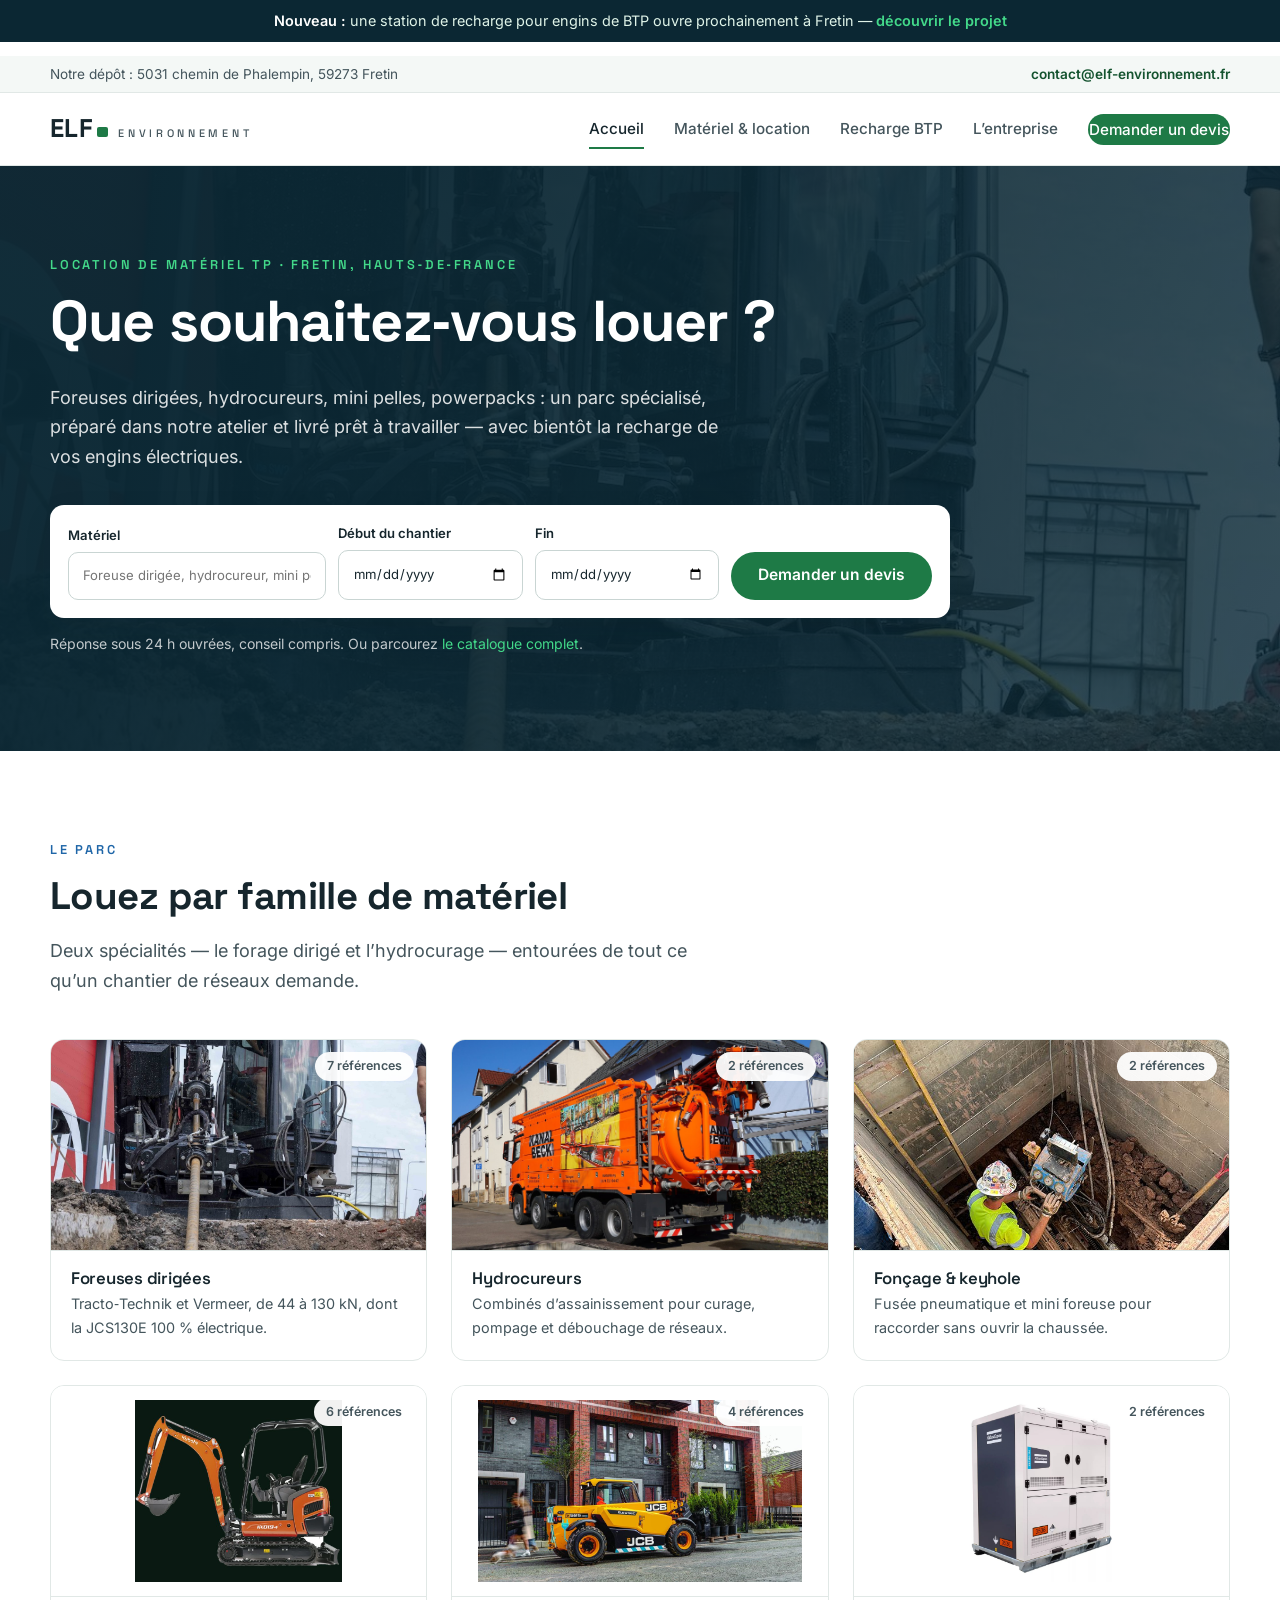
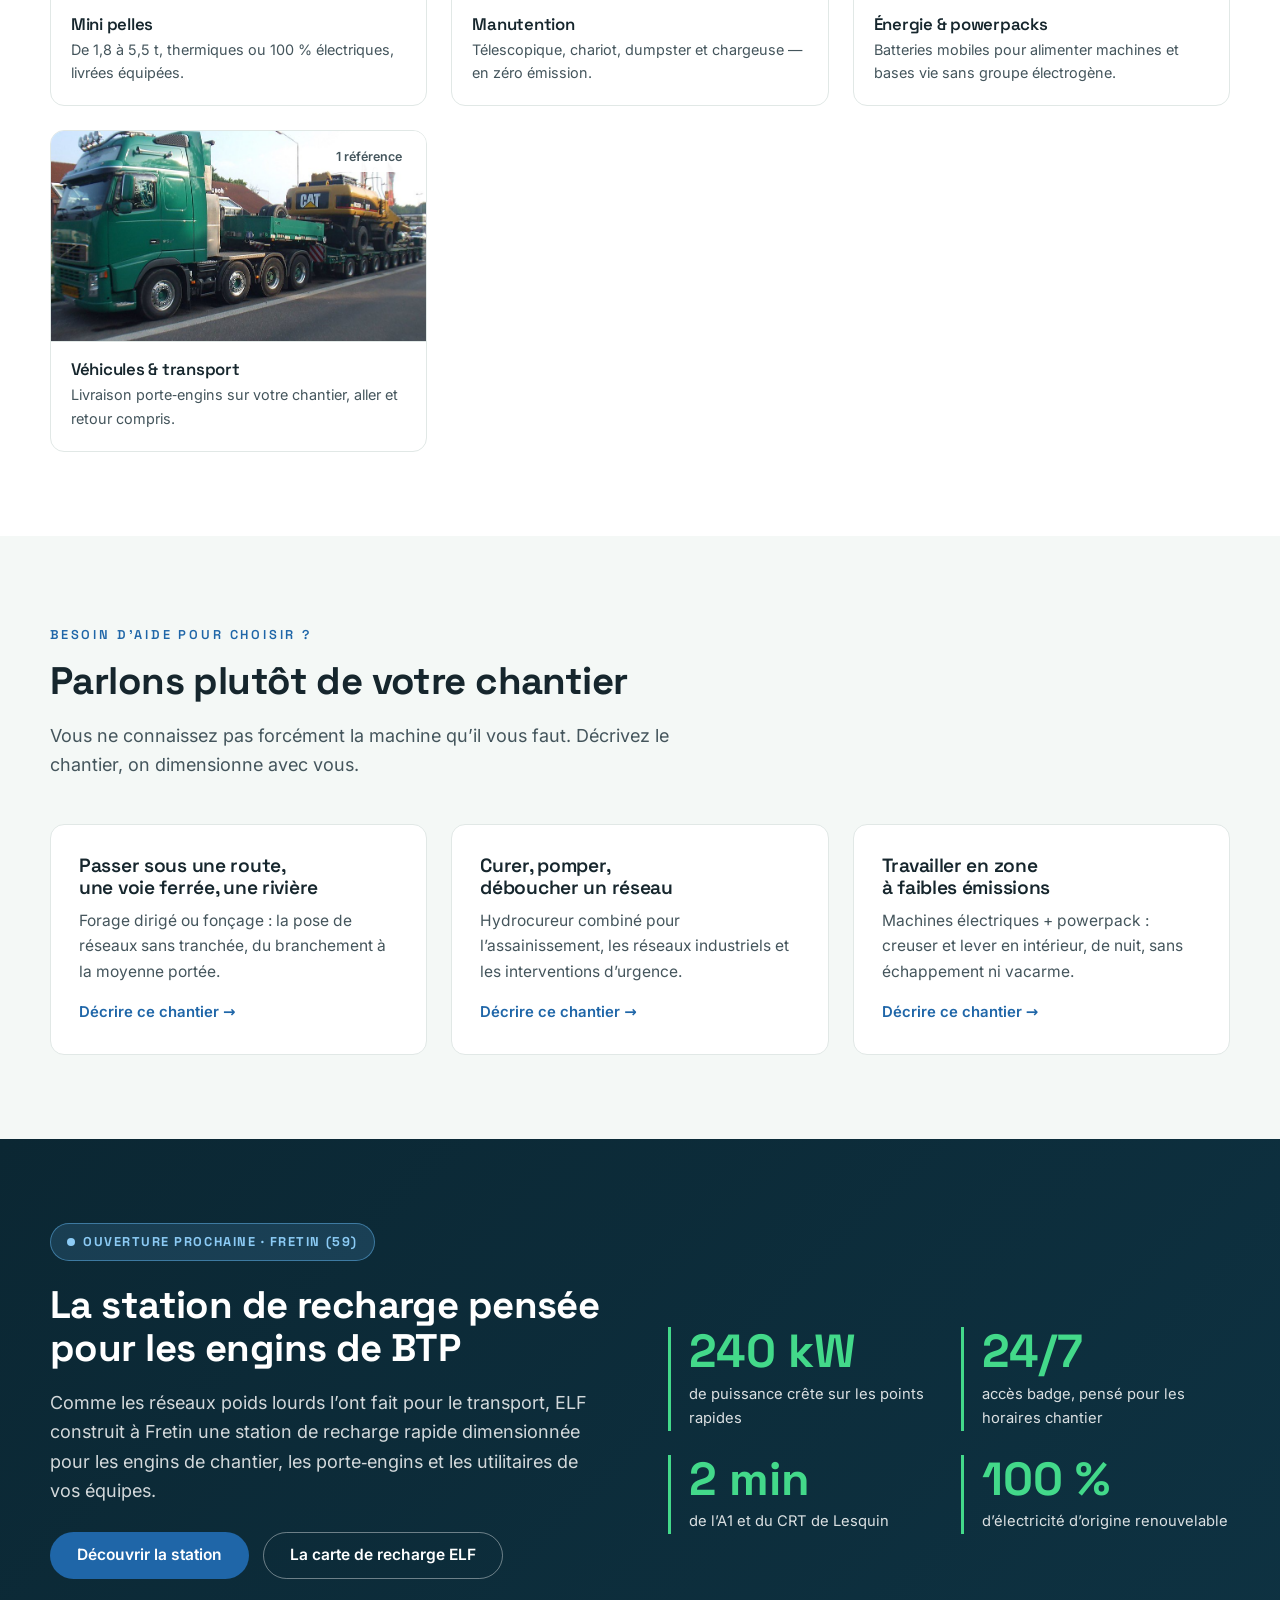
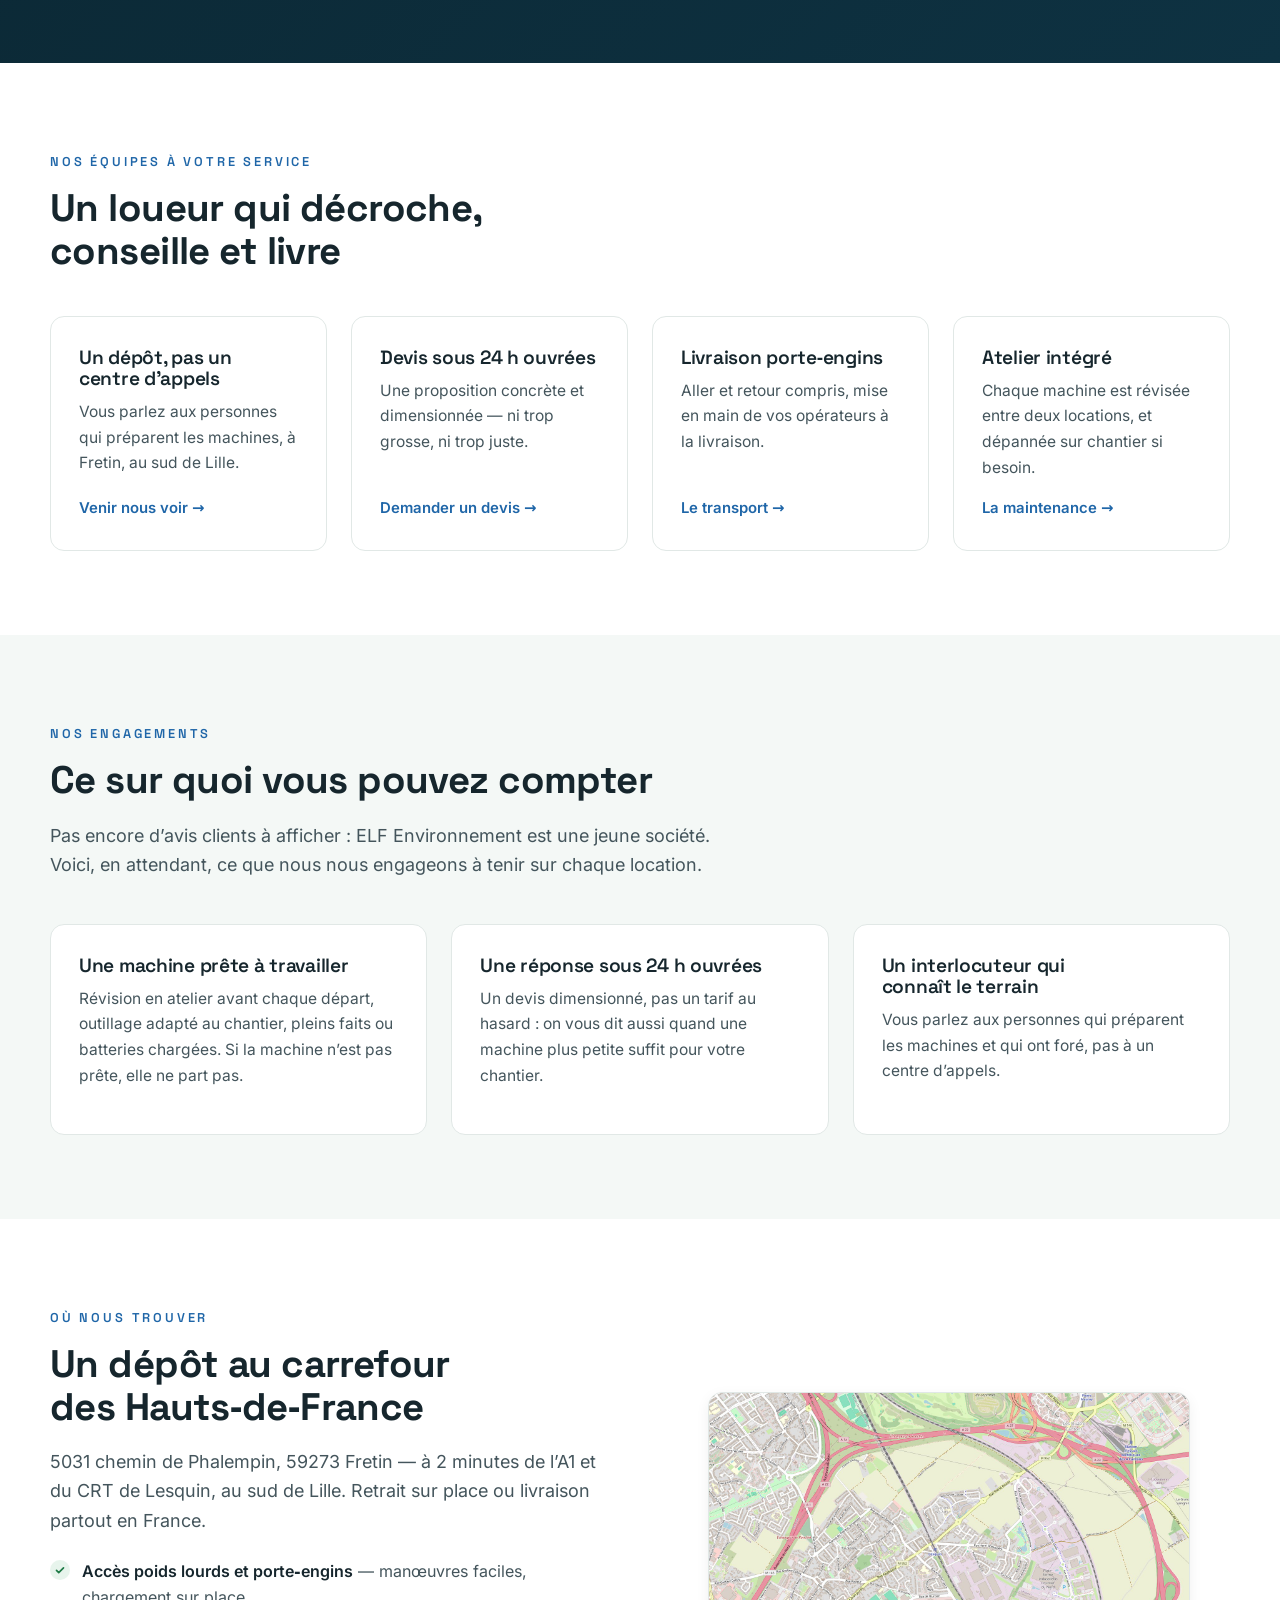
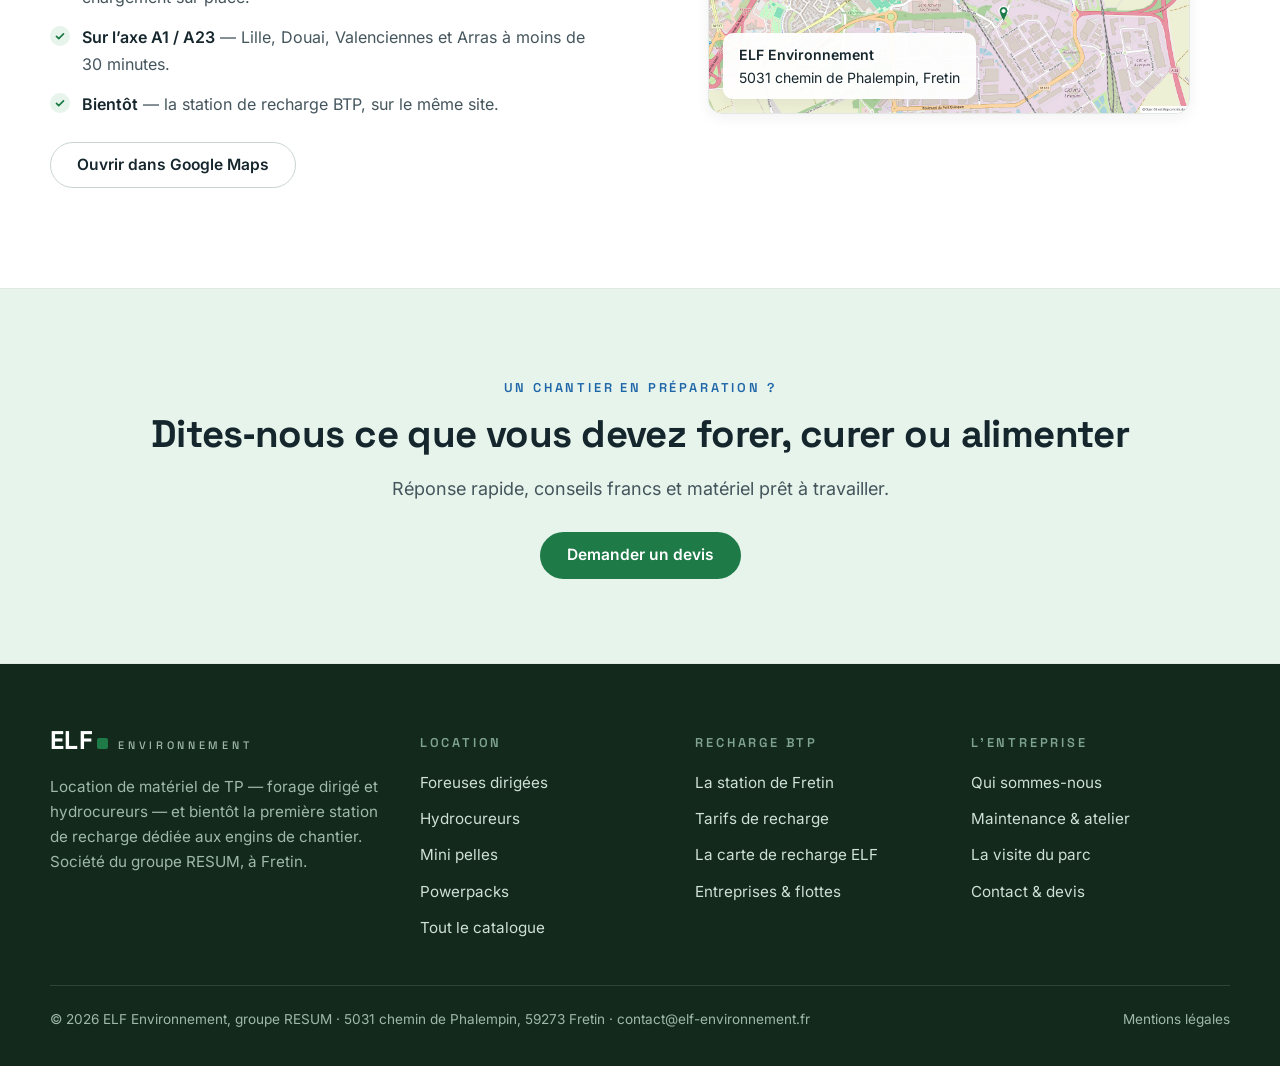
==== commit d65012b8: "Passe qualité des pages reconstruites Correctifs issus de la revue des trois nouvelles pages :  - Fa" ====
--- a/index.html
+++ b/index.html
@@ -43,14 +43,16 @@
 <body>
   <a class="skip-link" href="#contenu">Aller au contenu</a>
 
-  <p class="annonce"><strong>Nouveau&nbsp;:</strong> une station de recharge pour engins de BTP ouvre prochainement à Fretin — <a href="/recharge.html">découvrir le projet</a></p>
-
-  <div class="preheader">
-    <div class="wrap">
-      <a href="/entreprise.html#implantation">Notre dépôt&nbsp;: 5031 chemin de Phalempin, 59273 Fretin</a>
-      <a class="tel" href="mailto:contact@elf-environnement.fr">contact@elf-environnement.fr</a>
+  <aside class="topbar" aria-label="Annonce et informations pratiques">
+    <p class="annonce"><strong>Nouveau&nbsp;:</strong> une station de recharge pour engins de BTP ouvre prochainement à Fretin — <a href="/recharge.html">découvrir le projet</a></p>
+
+    <div class="preheader">
+      <div class="wrap">
+        <a href="/entreprise.html#implantation">Notre dépôt&nbsp;: 5031 chemin de Phalempin, 59273 Fretin</a>
+        <a class="tel" href="mailto:contact@elf-environnement.fr">contact@elf-environnement.fr</a>
+      </div>
     </div>
-  </div>
+  </aside>
 
   <header class="site-header">
     <div class="wrap header-inner">
@@ -80,7 +82,7 @@
         <p class="kicker" style="color:var(--mint)">Location de matériel TP · Fretin, Hauts&#8209;de&#8209;France</p>
         <h1>Que souhaitez&#8209;vous louer&nbsp;?</h1>
         <p class="lede">Foreuses dirigées, hydrocureurs, mini pelles, powerpacks&nbsp;: un parc spécialisé, préparé dans notre atelier et livré prêt à travailler — avec bientôt la recharge de vos engins électriques.</p>
-        <form class="search-card" action="/contact.html" method="get" aria-label="Rechercher un matériel à louer">
+        <form class="search-card" action="/contact.html#contact-form" method="get" aria-label="Rechercher un matériel à louer">
           <label class="field">Matériel
             <input type="text" name="materiel" placeholder="Foreuse dirigée, hydrocureur, mini pelle…">
           </label>
@@ -106,34 +108,39 @@
         </div>
         <div class="grid grid-3">
           <a class="famille-card reveal" href="/materiel.html#foreuses">
-            <span class="count">7 machines</span>
+            <span class="count">7 références</span>
             <img src="/assets/img/machines/tracto-jcs130e.jpg" alt="" width="800" height="450" loading="lazy">
-            <span class="famille-body"><h3>Foreuses dirigées</h3><p>Tracto&#8209;Technik et Vermeer, de 44 à 130&nbsp;kN, dont la JCS130E 100&nbsp;% électrique.</p></span>
+            <div class="famille-body"><h3>Foreuses dirigées</h3><p>Tracto&#8209;Technik et Vermeer, de 44 à 130&nbsp;kN, dont la JCS130E 100&nbsp;% électrique.</p></div>
           </a>
           <a class="famille-card reveal" href="/materiel.html#hydrocureurs" style="--d:.06s">
-            <span class="count">2 véhicules</span>
+            <span class="count">2 références</span>
             <img src="/assets/img/machines/hydrocureur-2.jpg" alt="" width="800" height="450" loading="lazy">
-            <span class="famille-body"><h3>Hydrocureurs</h3><p>Combinés d&rsquo;assainissement pour curage, pompage et débouchage de réseaux.</p></span>
+            <div class="famille-body"><h3>Hydrocureurs</h3><p>Combinés d&rsquo;assainissement pour curage, pompage et débouchage de réseaux.</p></div>
           </a>
           <a class="famille-card reveal" href="/materiel.html#foncage" style="--d:.12s">
-            <span class="count">2 machines</span>
+            <span class="count">2 références</span>
             <img src="/assets/img/machines/tracto-grundopit-ks50.jpg" alt="" width="800" height="450" loading="lazy">
-            <span class="famille-body"><h3>Fonçage &amp; keyhole</h3><p>Fusée pneumatique et mini foreuse pour raccorder sans ouvrir la chaussée.</p></span>
+            <div class="famille-body"><h3>Fonçage &amp; keyhole</h3><p>Fusée pneumatique et mini foreuse pour raccorder sans ouvrir la chaussée.</p></div>
           </a>
           <a class="famille-card contain reveal" href="/materiel.html#minipelles">
-            <span class="count">6 machines</span>
+            <span class="count">6 références</span>
             <img src="/assets/img/machines/kubota-kx019-4e.jpg" alt="" width="800" height="450" loading="lazy">
-            <span class="famille-body"><h3>Mini pelles</h3><p>De 1,8 à 5,5&nbsp;t, thermiques ou 100&nbsp;% électriques, livrées équipées.</p></span>
+            <div class="famille-body"><h3>Mini pelles</h3><p>De 1,8 à 5,5&nbsp;t, thermiques ou 100&nbsp;% électriques, livrées équipées.</p></div>
           </a>
           <a class="famille-card contain reveal" href="/materiel.html#manutention" style="--d:.06s">
-            <span class="count">4 machines</span>
+            <span class="count">4 références</span>
             <img src="/assets/img/machines/jcb-525-60e.jpg" alt="" width="800" height="450" loading="lazy">
-            <span class="famille-body"><h3>Manutention</h3><p>Télescopique, chariot, dumpster et chargeuse — en zéro émission.</p></span>
+            <div class="famille-body"><h3>Manutention</h3><p>Télescopique, chariot, dumpster et chargeuse — en zéro émission.</p></div>
           </a>
           <a class="famille-card contain reveal" href="/materiel.html#energie" style="--d:.12s">
-            <span class="count">2 solutions</span>
+            <span class="count">2 références</span>
             <img src="/assets/img/machines/atlas-zbp120.jpg" alt="" width="800" height="450" loading="lazy">
-            <span class="famille-body"><h3>Énergie &amp; powerpacks</h3><p>Batteries mobiles pour alimenter machines et bases vie sans groupe électrogène.</p></span>
+            <div class="famille-body"><h3>Énergie &amp; powerpacks</h3><p>Batteries mobiles pour alimenter machines et bases vie sans groupe électrogène.</p></div>
+          </a>
+          <a class="famille-card reveal" href="/materiel.html#vehicules" style="--d:.18s">
+            <span class="count">1 référence</span>
+            <img src="/assets/img/machines/porte-engins.jpg" alt="" width="800" height="450" loading="lazy">
+            <div class="famille-body"><h3>Véhicules &amp; transport</h3><p>Livraison porte&#8209;engins sur votre chantier, aller et retour compris.</p></div>
           </a>
         </div>
       </div>
@@ -181,7 +188,7 @@
             </div>
           </div>
           <div class="stat-display reveal" style="--d:.1s">
-            <div><span class="num">240&nbsp;kW</span><span class="lbl">de puissance crête par point de charge</span></div>
+            <div><span class="num">240&nbsp;kW</span><span class="lbl">de puissance crête sur les points rapides</span></div>
             <div><span class="num">24/7</span><span class="lbl">accès badge, pensé pour les horaires chantier</span></div>
             <div><span class="num">2&nbsp;min</span><span class="lbl">de l&rsquo;A1 et du CRT de Lesquin</span></div>
             <div><span class="num">100&nbsp;%</span><span class="lbl">d&rsquo;électricité d&rsquo;origine renouvelable</span></div>
@@ -223,27 +230,27 @@
     </section>
 
     <!-- ============ AVIS ============ -->
-    <section class="section section-alt" aria-labelledby="avis-titre">
+    <section class="section section-alt" aria-labelledby="engagements-titre">
       <div class="wrap">
         <div class="section-head reveal">
-          <span class="kicker">Ils louent chez nous</span>
-          <h2 id="avis-titre">Des chantiers qui tournent, des équipes qui reviennent</h2>
+          <span class="kicker">Nos engagements</span>
+          <h2 id="engagements-titre">Ce sur quoi vous pouvez compter</h2>
+          <p class="lede">Pas encore d&rsquo;avis clients à afficher&nbsp;: ELF Environnement est une jeune société. Voici, en attendant, ce que nous nous engageons à tenir sur chaque location.</p>
         </div>
         <div class="grid grid-3">
-          <figure class="quote-card reveal">
-            <blockquote>La foreuse est arrivée chargée, avec le powerpack et un technicien pour la mise en main. On a foré en centre&#8209;ville sans une plainte de riverain.</blockquote>
-            <figcaption><span class="quote-avatar" aria-hidden="true">S</span><span><b>Sébastien</b> Conducteur de travaux réseaux, Nord (59)</span></figcaption>
-          </figure>
-          <figure class="quote-card reveal" style="--d:.1s">
-            <blockquote>Une mini pelle en panne un jeudi soir, remplacée le vendredi matin. C&rsquo;est ce genre de réactivité qui fait qu&rsquo;on ne cherche pas ailleurs.</blockquote>
-            <figcaption><span class="quote-avatar" aria-hidden="true">L</span><span><b>Laurence</b> Gérante d&rsquo;une entreprise de TP, Pas&#8209;de&#8209;Calais (62)</span></figcaption>
-          </figure>
-          <figure class="quote-card reveal" style="--d:.2s">
-            <blockquote>On voulait tester l&rsquo;électrique sans se tromper. Leur conseil sur le dimensionnement énergie nous a évité de louer trop gros.</blockquote>
-            <figcaption><span class="quote-avatar" aria-hidden="true">M</span><span><b>Mathieu</b> Chef de chantier VRD, Métropole lilloise</span></figcaption>
-          </figure>
-        </div>
-        <p class="tarif-note reveal">Témoignages en attente de validation — ils seront remplacés par les retours de nos premiers clients.</p>
+          <article class="card facette reveal">
+            <h3>Une machine prête à travailler</h3>
+            <p>Révision en atelier avant chaque départ, outillage adapté au chantier, pleins faits ou batteries chargées. Si la machine n&rsquo;est pas prête, elle ne part pas.</p>
+          </article>
+          <article class="card facette reveal" style="--d:.1s">
+            <h3>Une réponse sous 24&nbsp;h ouvrées</h3>
+            <p>Un devis dimensionné, pas un tarif au hasard&nbsp;: on vous dit aussi quand une machine plus petite suffit pour votre chantier.</p>
+          </article>
+          <article class="card facette reveal" style="--d:.2s">
+            <h3>Un interlocuteur qui connaît le terrain</h3>
+            <p>Vous parlez aux personnes qui préparent les machines et qui ont foré, pas à un centre d&rsquo;appels.</p>
+          </article>
+        </div>
       </div>
     </section>
 
@@ -253,16 +260,16 @@
         <div class="reveal">
           <span class="kicker">Où nous trouver</span>
           <h2 id="implantation-titre">Un dépôt au carrefour des Hauts&#8209;de&#8209;France</h2>
-          <p class="lede">5031 chemin de Phalempin, 59273 Fretin — à 2 minutes de l&rsquo;A1 et du CRT de Lesquin, au sud de Lille. Retrait sur place ou livraison partout en France.</p>
+          <p class="lede">5031 chemin de Phalempin, 59273 Fretin — à 2&nbsp;minutes de l&rsquo;A1 et du CRT de Lesquin, au sud de Lille. Retrait sur place ou livraison partout en France.</p>
           <ul class="checklist">
             <li><span><strong>Accès poids lourds et porte&#8209;engins</strong> — manœuvres faciles, chargement sur place.</span></li>
-            <li><span><strong>Sur l&rsquo;axe A1 / A23</strong> — Lille, Douai, Valenciennes et Arras à moins de 30 minutes.</span></li>
+            <li><span><strong>Sur l&rsquo;axe A1 / A23</strong> — Lille, Douai, Valenciennes et Arras à moins de 30&nbsp;minutes.</span></li>
             <li><span><strong>Bientôt</strong> — la station de recharge BTP, sur le même site.</span></li>
           </ul>
           <p style="margin-top:24px"><a class="btn btn-ghost" href="https://www.google.com/maps/search/?api=1&amp;query=5031+chemin+de+Phalempin+59273+Fretin" rel="noopener" target="_blank">Ouvrir dans Google Maps</a></p>
         </div>
         <figure class="map-card reveal" style="--d:.1s">
-          <img src="/assets/img/carte-fretin.jpg" alt="Carte OpenStreetMap situant le dépôt ELF Environnement chemin de Phalempin à Fretin, près de l'A1 et du CRT de Lesquin" width="1536" height="1024" loading="lazy">
+          <img src="/assets/img/carte-fretin.jpg" alt="Carte OpenStreetMap situant le dépôt ELF Environnement chemin de Phalempin à Fretin, près de l&rsquo;A1 et du CRT de Lesquin" width="1536" height="1024" loading="lazy">
           <figcaption class="map-legende"><b>ELF Environnement</b>5031 chemin de Phalempin, Fretin</figcaption>
         </figure>
       </div>
--- a/assets/css/style.css
+++ b/assets/css/style.css
@@ -1030,6 +1030,9 @@
   transition-delay: var(--d, 0s);
 }
 .reveal.is-visible { opacity: 1; transform: none; }
+@media (scripting: none) {
+  .reveal { opacity: 1; transform: none; transition: none; }
+}
 @media (prefers-reduced-motion: reduce) {
   .reveal { opacity: 1; transform: none; transition: none; }
   .marquee-track { animation: none; }
@@ -1197,6 +1200,11 @@
 .section-petrol h2, .section-petrol h3 { color: #fff; }
 .section-petrol .lede { color: rgba(255, 255, 255, 0.82); }
 .section-petrol .kicker { color: var(--mint); }
+.section-petrol .checklist li { color: rgba(255, 255, 255, 0.85); }
+.section-petrol .checklist strong { color: #fff; }
+.section-petrol .checklist li::before {
+  background: rgba(255, 255, 255, 0.12) url('data:image/svg+xml;utf8,<svg xmlns="http://www.w3.org/2000/svg" viewBox="0 0 20 20"><path fill="none" stroke="%2343d98a" stroke-width="2.4" stroke-linecap="round" stroke-linejoin="round" d="M5 10.5l3.2 3.2L15 7"/></svg>') 50% 50% / 14px no-repeat;
+}
 
 .stat-display {
   display: grid;
@@ -1233,7 +1241,7 @@
   text-transform: uppercase;
 }
 .statut::before { content: ''; width: 8px; height: 8px; border-radius: 50%; background: currentColor; }
-.statut-soon { background: rgba(99, 182, 240, 0.15); color: var(--sky); border: 1px solid rgba(99, 182, 240, 0.45); }
+.statut-soon { background: rgba(99, 182, 240, 0.16); color: #8ccbf5; border: 1px solid rgba(99, 182, 240, 0.5); }
 .statut-open { background: rgba(67, 217, 138, 0.15); color: var(--mint); border: 1px solid rgba(67, 217, 138, 0.45); }
 .on-light .statut-soon, .statut-soon.on-light { background: var(--bg-blue); color: var(--blue-deep); border-color: rgba(31, 102, 168, 0.4); }
 
@@ -1369,7 +1377,7 @@
   aspect-ratio: 8 / 5;
   max-width: 380px;
   border-radius: 18px;
-  background: linear-gradient(130deg, var(--petrol) 30%, #14486027 130%), linear-gradient(130deg, var(--petrol), #155a3e);
+  background: linear-gradient(130deg, var(--petrol) 25%, #123f52 70%, #10402f);
   color: #fff;
   padding: 24px 26px;
   display: flex;
@@ -1379,8 +1387,8 @@
 }
 .badge-elf .brand { color: #fff; }
 .badge-elf .brand .brand-sub { color: rgba(255, 255, 255, 0.7); }
-.badge-elf .badge-num { font-family: var(--font-display); letter-spacing: 0.18em; color: rgba(255, 255, 255, 0.85); font-size: 0.95rem; }
-.badge-elf .badge-type { font-size: 0.75rem; letter-spacing: 0.2em; text-transform: uppercase; color: var(--mint); }
+.badge-elf .badge-num { display: block; font-family: var(--font-display); letter-spacing: 0.14em; color: rgba(255, 255, 255, 0.88); font-size: 0.92rem; }
+.badge-elf .badge-type { display: block; margin-bottom: 6px; font-size: 0.75rem; letter-spacing: 0.2em; text-transform: uppercase; color: var(--mint); }
 
 @media (max-width: 1024px) {
   .search-card { grid-template-columns: 1fr 1fr; }
